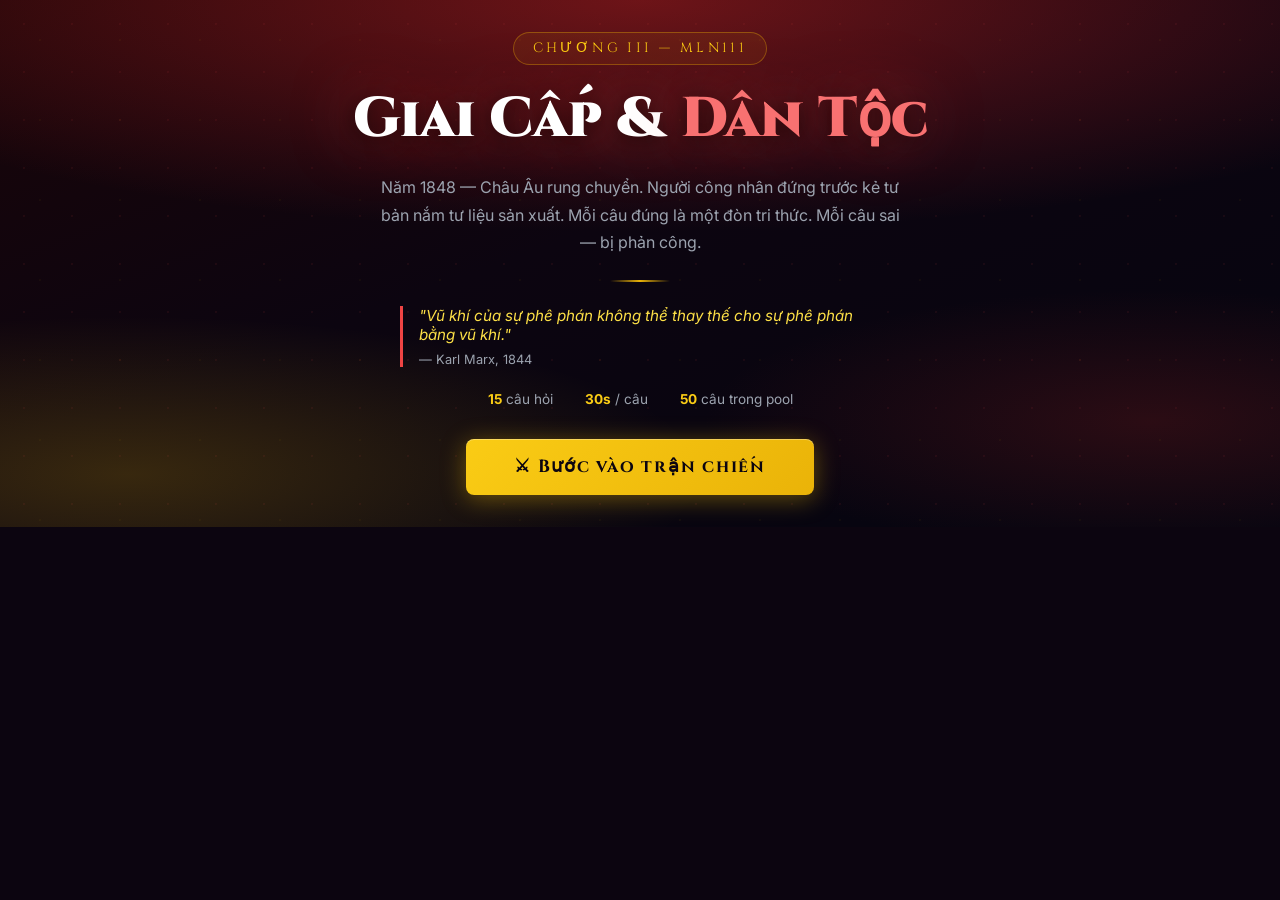
==== index.html @ 3e47a517 "add base project" ====
<!DOCTYPE html>
<html lang="vi">
<head>
  <meta charset="UTF-8" />
  <meta name="viewport" content="width=device-width, initial-scale=1.0" />
  <meta name="description" content="Chương III: Giai cấp, Dân tộc & Cách mạng XHCN — Game học MLN111 theo phong cách chiến đấu." />
  <title>Chương III — Giai Cấp & Dân Tộc | MLN111</title>
  <link rel="stylesheet" href="style.css" />
</head>

<body>

<!-- ═════════════════════════════════════════════════════════════
     SCREEN 1: INTRO
══════════════════════════════════════════════════════════════ -->
<section id="screen-intro" class="screen" aria-label="Màn hình giới thiệu">
  <span class="intro-badge">Chương III — MLN111</span>

  <h1 class="intro-title">
    Giai Cấp &amp; <span class="highlight">Dân Tộc</span>
  </h1>

  <p class="intro-subtitle">
    Năm 1848 — Châu Âu rung chuyển. Người công nhân đứng trước kẻ tư bản
    nắm tư liệu sản xuất. Mỗi câu đúng là một đòn tri thức. Mỗi câu sai — bị phản công.
  </p>

  <div class="intro-divider"></div>

  <blockquote class="intro-quote">
    "Vũ khí của sự phê phán không thể thay thế cho sự phê phán bằng vũ khí."
    <span>— Karl Marx, 1844</span>
  </blockquote>

  <div class="intro-stats">
    <span><strong>15</strong> câu hỏi</span>
    <span><strong>30s</strong> / câu</span>
    <span><strong>50</strong> câu trong pool</span>
  </div>

  <button id="btn-start-game" class="btn-start" aria-label="Bắt đầu trận chiến">
    ⚔ Bước vào trận chiến
  </button>
</section>


<!-- ═════════════════════════════════════════════════════════════
     SCREEN 2: BATTLE
══════════════════════════════════════════════════════════════ -->
<section id="screen-battle" class="screen hidden" aria-label="Màn hình trận chiến">

  <!-- HUD top -->
  <div class="battle-hud" role="status" aria-live="polite">
    <!-- Player name -->
    <div class="hud-combatant player-side">
      <span class="combatant-name player">⚒ Công Nhân</span>
      <div class="hp-bar-wrap"><div id="player-hp-bar" class="hp-bar-fill player" style="width:100%"></div></div>
      <span class="hp-text"><span id="player-hp-val">★</span></span>
    </div>

    <!-- Center: question counter + score -->
    <div class="hud-center">
      <span class="question-counter" id="q-counter">1 / 15</span>
      <div style="display:flex;align-items:baseline;gap:3px">
        <span class="score-display" id="score-display">0</span>
        <span class="score-max-label">/ 15 ✓</span>
      </div>
    </div>

    <!-- Boss name -->
    <div class="hud-combatant boss">
      <span class="combatant-name boss-name">💼 Tư Bản ✦</span>
      <div class="hp-bar-wrap"><div id="boss-hp-bar" class="hp-bar-fill boss-hp" style="width:100%"></div></div>
      <span class="hp-text hp-text-boss"><span id="boss-hp-val">★</span></span>
    </div>
  </div>

  <!-- ═══ BATTLE STAGE: Bối cảnh chiến trường + Track tiến trình ═══ -->
  <div class="battle-stage" id="battle-stage" aria-hidden="true">

    <!-- Animated clouds -->
    <div class="stage-clouds">
      <div class="cloud cl-1"></div>
      <div class="cloud cl-2"></div>
      <div class="cloud cl-3"></div>
      <div class="cloud cl-4"></div>
    </div>

    <!-- Animated ember particles -->
    <div class="stage-embers" id="stage-embers"></div>

    <!-- Light rays from horizon -->
    <div class="stage-rays">
      <div class="ray ray-1"></div>
      <div class="ray ray-2"></div>
      <div class="ray ray-3"></div>
      <div class="ray ray-4"></div>
      <div class="ray ray-5"></div>
    </div>

    <!-- Scene: factory silhouette (left) with animated smoke -->
    <div class="scene-deco scene-left">
      <svg viewBox="0 0 120 90" fill="none" xmlns="http://www.w3.org/2000/svg">
        <rect x="10" y="38" width="100" height="52" fill="#2a1500"/>
        <rect x="18" y="12" width="14" height="30" fill="#1e0e00"/>
        <rect x="42" y="20" width="12" height="22" fill="#1e0e00"/>
        <rect x="66" y="8"  width="16" height="34" fill="#1e0e00"/>
        <!-- Windows glowing amber -->
        <rect x="22" y="48" width="10" height="10" rx="1" fill="rgba(255,180,0,0.7)"/>
        <rect x="48" y="48" width="10" height="10" rx="1" fill="rgba(255,160,0,0.6)"/>
        <rect x="74" y="48" width="10" height="10" rx="1" fill="rgba(255,200,0,0.8)"/>
        <rect x="90" y="48" width="10" height="10" rx="1" fill="rgba(255,140,0,0.5)"/>
        <!-- Door -->
        <rect x="50" y="68" width="14" height="22" rx="2" fill="#120a00"/>
        <!-- Smoke (animated via CSS class) -->
        <ellipse class="smoke" cx="25" cy="8"  rx="7" ry="5" fill="rgba(180,130,80,0.5)"/>
        <ellipse class="smoke smoke-2" cx="31" cy="3"  rx="5" ry="4" fill="rgba(180,130,80,0.3)"/>
        <ellipse class="smoke smoke-3" cx="48" cy="16" rx="6" ry="4" fill="rgba(180,130,80,0.4)"/>
        <ellipse class="smoke" cx="74" cy="4"  rx="8" ry="5" fill="rgba(180,130,80,0.4)"/>
        <ellipse class="smoke smoke-2" cx="80" cy="0"  rx="6" ry="4" fill="rgba(180,130,80,0.25)"/>
      </svg>
    </div>

    <!-- Scene: castle silhouette (right) with animated flag -->
    <div class="scene-deco scene-right">
      <svg viewBox="0 0 120 90" fill="none" xmlns="http://www.w3.org/2000/svg">
        <!-- Main wall -->
        <rect x="5"  y="40" width="110" height="50" fill="#180828"/>
        <!-- Left tower -->
        <rect x="5"  y="20" width="26"  height="24" fill="#180828"/>
        <!-- Right tower -->
        <rect x="89" y="16" width="26"  height="28" fill="#180828"/>
        <!-- Center parapet -->
        <rect x="44" y="26" width="32"  height="18" fill="#180828"/>
        <!-- Battlements left tower -->
        <rect x="5"  y="15" width="6" height="8" fill="#180828"/>
        <rect x="14" y="15" width="6" height="8" fill="#180828"/>
        <rect x="23" y="15" width="6" height="8" fill="#180828"/>
        <!-- Battlements right tower -->
        <rect x="89"  y="11" width="6" height="8" fill="#180828"/>
        <rect x="98"  y="11" width="6" height="8" fill="#180828"/>
        <rect x="107" y="11" width="6" height="8" fill="#180828"/>
        <!-- Gate -->
        <path d="M52 90 L52 63 Q60 55 68 63 L68 90Z" fill="#0a0415"/>
        <!-- Windows glowing red -->
        <rect x="10" y="29" width="10" height="10" rx="2" fill="rgba(255,80,40,0.75)"/>
        <rect x="99" y="25" width="10" height="10" rx="2" fill="rgba(255,60,30,0.65)"/>
        <rect x="50" y="31" width="8"  height="8"  rx="1" fill="rgba(255,100,40,0.6)"/>
        <!-- Flag pole on right tower -->
        <line x1="102" y1="11" x2="102" y2="-3" stroke="#4a1500" stroke-width="2"/>
        <!-- Waving flag -->
        <path class="flag-banner" d="M102 -3 L116 2 L102 7Z" fill="#dc2626"/>
        <!-- Second flag on left tower -->
        <line x1="18" y1="15" x2="18" y2="1" stroke="#4a1500" stroke-width="2"/>
        <path class="flag-banner" style="animation-delay:0.4s" d="M18 1 L32 6 L18 11Z" fill="#b91c1c"/>
      </svg>
    </div>

    <!-- Horizon glow line -->
    <div class="stage-horizon"></div>

    <!-- Ground shadow at base of stage -->
    <div class="stage-ground"></div>

    <!-- ═══ BATTLE TRACK: nhân vật đứng trên đây ═══ -->
    <div class="battle-track-wrapper">

      <!-- Player character (Công nhân) — đứng trên track -->
      <div class="track-character player-char" id="sprite-player" style="left:7.3%">
        <div class="char-label player-label">⚒ Công Nhân</div>
        <svg viewBox="0 0 120 180" fill="none" xmlns="http://www.w3.org/2000/svg">
          <rect x="35" y="80" width="50" height="60" rx="6" fill="#374151"/>
          <rect x="45" y="88" width="30" height="20" rx="3" fill="#1f2937"/>
          <circle cx="60" cy="98" r="8" fill="#dc2626"/>
          <text x="60" y="102" text-anchor="middle" font-size="10" fill="white">★</text>
          <circle cx="60" cy="60" r="22" fill="#fbbf24"/>
          <rect x="38" y="38" width="44" height="12" rx="4" fill="#1e3a5f"/>
          <rect x="32" y="44" width="56" height="6" rx="3" fill="#1e3a5f"/>
          <circle cx="52" cy="62" r="3.5" fill="#1f2937"/>
          <circle cx="68" cy="62" r="3.5" fill="#1f2937"/>
          <circle cx="53" cy="61" r="1.2" fill="white"/>
          <circle cx="69" cy="61" r="1.2" fill="white"/>
          <path d="M52 72 Q60 76 68 72" stroke="#92400e" stroke-width="2" fill="none" stroke-linecap="round"/>
          <rect x="10" y="82" width="24" height="14" rx="7" fill="#374151" transform="rotate(-20 22 89)"/>
          <rect x="86" y="74" width="14" height="30" rx="7" fill="#374151" transform="rotate(15 93 89)"/>
          <rect x="94" y="50" width="10" height="26" rx="3" fill="#6b7280"/>
          <rect x="86" y="44" width="26" height="14" rx="4" fill="#374151"/>
          <rect x="38" y="136" width="18" height="36" rx="6" fill="#1f2937"/>
          <rect x="64" y="136" width="18" height="36" rx="6" fill="#1f2937"/>
          <rect x="34" y="162" width="24" height="12" rx="4" fill="#111827"/>
          <rect x="60" y="162" width="24" height="12" rx="4" fill="#111827"/>
          <ellipse cx="60" cy="174" rx="28" ry="5" fill="rgba(34,197,94,0.25)"/>
        </svg>
        <div class="char-shadow player-shadow"></div>
      </div>

      <!-- Boss character (Tư bản) — đứng trên track (mirrored, nhìn trái) -->
      <div class="track-character boss-char" id="sprite-boss" style="left:12.7%">
        <div class="char-label boss-label">💼 Tư Bản</div>
        <svg viewBox="0 0 120 180" fill="none" xmlns="http://www.w3.org/2000/svg" style="transform:scaleX(-1)">
          <rect x="30" y="78" width="60" height="68" rx="6" fill="#1a1a2e"/>
          <path d="M60 82 L44 115 L60 108 L76 115 L60 82Z" fill="#16213e"/>
          <path d="M60 88 L56 120 L60 118 L64 120 L60 88Z" fill="#eab308"/>
          <circle cx="60" cy="54" r="24" fill="#d97706"/>
          <rect x="36" y="20" width="48" height="22" rx="4" fill="#0f0f0f"/>
          <rect x="28" y="40" width="64" height="8" rx="4" fill="#0f0f0f"/>
          <rect x="44" y="16" width="32" height="6" rx="3" fill="#eab308"/>
          <circle cx="51" cy="56" r="5" fill="#7f1d1d"/>
          <circle cx="69" cy="56" r="5" fill="#7f1d1d"/>
          <circle cx="52" cy="55" r="1.8" fill="#fca5a5"/>
          <circle cx="70" cy="55" r="1.8" fill="#fca5a5"/>
          <circle cx="69" cy="56" r="7.5" stroke="#eab308" stroke-width="1.5" fill="none"/>
          <line x1="74" y1="60" x2="79" y2="66" stroke="#eab308" stroke-width="1.5"/>
          <path d="M48 68 Q60 78 72 68" stroke="#7f1d1d" stroke-width="2.5" fill="none" stroke-linecap="round"/>
          <path d="M50 64 Q55 60 60 64 Q65 60 70 64" stroke="#1a1a1a" stroke-width="2.5" fill="none"/>
          <rect x="88" y="80" width="14" height="34" rx="7" fill="#1a1a2e" transform="rotate(-15 95 97)"/>
          <rect x="100" y="70" width="6" height="60" rx="3" fill="#ca8a04"/>
          <ellipse cx="103" cy="68" rx="10" ry="6" fill="#eab308"/>
          <rect x="36" y="140" width="18" height="34" rx="6" fill="#0f0f23"/>
          <rect x="66" y="140" width="18" height="34" rx="6" fill="#0f0f23"/>
          <rect x="30" y="164" width="26" height="12" rx="4" fill="#1a1a1a"/>
          <rect x="62" y="164" width="26" height="12" rx="4" fill="#1a1a1a"/>
          <ellipse cx="60" cy="174" rx="28" ry="5" fill="rgba(239,68,68,0.25)"/>
        </svg>
        <div class="char-shadow boss-shadow"></div>
      </div>

      <!-- The road / path tiles (injected by JS) -->
      <div class="battle-track" id="battle-track" role="progressbar" aria-label="Tiến trình trận chiến"></div>

    </div><!-- /battle-track-wrapper -->
  </div><!-- /battle-stage -->

  <!-- Question zone (wrapper needed for flex layout) -->
  <div class="battle-question-zone">

    <!-- Timer -->
    <div class="timer-wrap">
      <div class="timer-bar-bg">
        <div id="timer-bar" class="timer-bar-fill" style="width:100%"></div>
      </div>
      <span id="timer-number" class="timer-number">30</span>
    </div>

    <!-- Question card -->
    <div class="question-card" id="question-card">
      <div class="question-type-badge" id="q-type-badge">định nghĩa</div>
      <p class="question-text" id="question-text">Đang tải câu hỏi...</p>
    </div>

    <!-- Options -->
    <div class="options-grid" id="options-grid" role="group" aria-label="Lựa chọn trả lời">
      <!-- Dynamically rendered -->
    </div>

    <!-- Explanation feedback -->
    <div class="explanation-bar" id="explanation-bar" role="alert"></div>

  </div><!-- /question-zone -->

</section><!-- /battle -->


<!-- ═════════════════════════════════════════════════════════════
     SCREEN 3: WIN
══════════════════════════════════════════════════════════════ -->
<section id="screen-win" class="screen hidden" aria-label="Màn hình chiến thắng">
  <div class="result-icon">🏆</div>
  <h2 class="result-title win">Tri Thức Chiến Thắng!</h2>
  <p class="result-score">Điểm số: <span id="win-score">0</span></p>

  <div class="result-stats" id="win-stats">
    <!-- injected by JS -->
  </div>

  <blockquote class="result-quote" id="win-quote">
    "Giai cấp vô sản, cánh tay của mình chỉ là xiềng xích. Họ có một thế giới để chinh phục."
    <span>— Karl Marx &amp; Friedrich Engels, Tuyên ngôn 1848</span>
  </blockquote>

  <div class="result-actions">
    <button id="btn-replay-win" class="btn-action primary">⚔ Chơi lại</button>
    <button id="btn-menu-win" class="btn-action secondary">↩ Trang chủ</button>
  </div>
</section>


<!-- ═════════════════════════════════════════════════════════════
     SCREEN 4: GAME OVER
══════════════════════════════════════════════════════════════ -->
<section id="screen-gameover" class="screen hidden" aria-label="Màn hình thua">
  <div class="result-icon">💀</div>
  <h2 class="result-title lose">Bị Phản Công!</h2>
  <p style="color:var(--gray-400); font-size:0.9rem;">Tri thức chưa đủ vững — hãy học lại và chiến đấu tiếp.</p>
  <p class="result-score">Điểm số: <span id="lose-score">0</span></p>

  <div class="result-stats" id="lose-stats">
    <!-- injected by JS -->
  </div>

  <blockquote class="result-quote">
    "Không có lý luận cách mạng thì không có phong trào cách mạng."
    <span>— V.I. Lênin</span>
  </blockquote>

  <div class="result-actions">
    <button id="btn-replay-lose" class="btn-action primary">⚔ Thử lại</button>
    <button id="btn-menu-lose" class="btn-action secondary">↩ Trang chủ</button>
  </div>
</section>


<!-- Flash overlay (screen flash effect) -->
<div class="flash-overlay" id="flash-overlay" aria-hidden="true"></div>


<!-- ═════════════════════════════════════════════════════════════
     SCRIPTS
══════════════════════════════════════════════════════════════ -->
<script src="parser.js"></script>
<script src="engine.js"></script>
<script>
/* ─────────────────────────────────────────────────────────────
   main.js (inlined) — Battle track + combat system
   ───────────────────────────────────────────────────────────── */

// ── Refs ──────────────────────────────────────────────────────
const screens = {
  intro:    document.getElementById('screen-intro'),
  battle:   document.getElementById('screen-battle'),
  win:      document.getElementById('screen-win'),
  gameover: document.getElementById('screen-gameover'),
};
const $ = id => document.getElementById(id);

// ── Screen navigation ─────────────────────────────────────────
function showScreen(name) {
  Object.entries(screens).forEach(([k, el]) =>
    el.classList.toggle('hidden', k !== name)
  );
}

// ── Flash screen ─────────────────────────────────────────────
function flashScreen(color) {
  const el = $('flash-overlay');
  el.className = `flash-overlay ${color}`;
  setTimeout(() => el.className = 'flash-overlay', 500);
}

// ── Damage floats ─────────────────────────────────────────────
function showDamageFloat(type, label) {
  const stage = document.querySelector('.battle-stage') || document.body;
  const el = document.createElement('div');
  el.className = `damage-float ${type}`;
  el.textContent = label;
  stage.appendChild(el);
  el.addEventListener('animationend', () => el.remove());
}

// ── Impact burst ─────────────────────────────────────────────
function spawnImpact() {
  const wrapper = document.querySelector('.battle-track-wrapper');
  if (!wrapper) return;
  const el = document.createElement('div');
  el.className = 'impact-burst';
  const player = $('sprite-player');
  const boss   = $('sprite-boss');
  if (!player || !boss) return;
  const pLeft = parseFloat(player.style.left) || 0;
  const bLeft = parseFloat(boss.style.left) || 0;
  el.style.left = `${(pLeft + bLeft) / 2}%`;
  wrapper.appendChild(el);
  el.addEventListener('animationend', () => el.remove());
}

// ══ TRACK SYSTEM ══════════════════════════════════════════════
let correctCount = 0;
let trackTotal = 15;

function initBattleTrack(total) {
  correctCount = 0;
  trackTotal = total;

  const track = $('battle-track');
  track.innerHTML = '';
  for (let i = 0; i < total; i++) {
    const tile = document.createElement('div');
    tile.className = 'track-tile';
    tile.id = `ttile-${i}`;
    tile.setAttribute('data-num', i + 1);
    tile.setAttribute('title', `Điểm ${i + 1}`);
    track.appendChild(tile);
  }

  positionCharsOnTrack(false);
  updateTileHighlights();
  spawnEmbers();
}

function tileCenterPct(i) {
  const PAD = 2.5; 
  const usable = 100 - PAD * 2;
  const w = usable / trackTotal;
  return PAD + i * w + w / 2;
}

function playerLeftPct() { return tileCenterPct(Math.min(correctCount, trackTotal - 1)) - 2.8; }
function bossLeftPct()   { return tileCenterPct(Math.min(correctCount, trackTotal - 1)) + 2.8; }

function positionCharsOnTrack(animate = true) {
  const player = $('sprite-player');
  const boss   = $('sprite-boss');
  if (!player || !boss) return;

  if (!animate) {
    player.style.transition = 'none';
    boss.style.transition   = 'none';
  }

  player.style.left = `${playerLeftPct()}%`;
  boss.style.left   = `${bossLeftPct()}%`;

  if (!animate) {
    void player.offsetWidth;
    player.style.transition = '';
    boss.style.transition   = '';
  }
}

function updateTileHighlights() {
  for (let i = 0; i < trackTotal; i++) {
    const tile = $(`ttile-${i}`);
    if (!tile) continue;
    tile.classList.remove('tile-player', 'tile-done', 'tile-wrong', 'tile-timeout');
    if (i < correctCount) tile.classList.add('tile-done');
    else if (i === Math.min(correctCount, trackTotal - 1)) tile.classList.add('tile-player');
  }
}

function markTile(tileIdx, result) {
  const tile = $(`ttile-${tileIdx}`);
  if (!tile) return;
  tile.classList.add(`tile-${result}`);
}

// ── Animate class helper ─────────────────────────────────────
function triggerAnim(el, cls) {
  el.classList.remove(cls);
  void el.offsetWidth;
  el.classList.add(cls);
  el.addEventListener('animationend', () => el.classList.remove(cls), { once: true });
}

// ══ COMBAT ANIMATIONS ═════════════════════════════════════════
function doCorrectAnimation() {
  const player = $('sprite-player');
  const boss   = $('sprite-boss');
  const currentTileIdx = Math.min(correctCount, trackTotal - 1);

  markTile(currentTileIdx, 'done');

  triggerAnim(player, 'char-attack');
  setTimeout(() => {
    spawnImpact();
    triggerAnim(boss, 'char-take-hit');
  }, 220);

  setTimeout(() => {
    if (correctCount < trackTotal) correctCount++;
    positionCharsOnTrack(true);
    updateTileHighlights();
    $('score-display').textContent = correctCount;
  }, 450);

  showDamageFloat('correct', '⚔ +1 Đúng!');
}

function doWrongAnimation(resultType) {
  const player = $('sprite-player');
  const boss   = $('sprite-boss');
  const currentTileIdx = Math.min(correctCount, trackTotal - 1);

  markTile(currentTileIdx, 'tile-wrong-flash');

  triggerAnim(boss, 'char-attack-boss');
  setTimeout(() => {
    spawnImpact();
    triggerAnim(player, 'char-take-hit');
  }, 220);

  showDamageFloat('wrong', resultType === 'timeout' ? '⏰ Hết giờ!' : '🛡 Sai!');
}

// ── Render question ───────────────────────────────────────────
function renderQuestion(q, index, total) {
  if (!q) return;
  $('q-counter').textContent = `${index} / ${total}`;
  $('q-type-badge').textContent = translateType(q.type);
  $('question-text').textContent = q.question;

  updateTileHighlights();

  const expBar = $('explanation-bar');
  expBar.className = 'explanation-bar';
  expBar.innerHTML = '';

  const grid = $('options-grid');
  grid.innerHTML = '';
  q.options.forEach(opt => {
    const btn = document.createElement('button');
    btn.id = `opt-${opt.key}`;
    btn.className = 'option-btn';
    btn.setAttribute('aria-label', `Lựa chọn ${opt.key}: ${opt.text}`);
    btn.innerHTML = `<span class="option-key">${opt.key}</span><span class="option-text">${opt.text}</span>`;
    btn.addEventListener('click', () => GameEngine.submitAnswer(opt.key));
    grid.appendChild(btn);
  });

  const card = $('question-card');
  card.style.animation = 'none';
  requestAnimationFrame(() => { card.style.animation = ''; });
}

function translateType(type) {
  const map = {
    definition: 'Định nghĩa', analysis: 'Phân tích',
    comparison: 'So sánh',    synthesis: 'Tổng hợp',
    application:'Liên hệ thực tiễn', quote: 'Giải thích trích dẫn',
  };
  return map[type] || type;
}

// ── Timer UI ──────────────────────────────────────────────────
function updateTimerUI(remaining, total) {
  const pct = (remaining / total) * 100;
  const bar = $('timer-bar');
  const num = $('timer-number');
  if (bar) bar.style.width = `${pct}%`;
  const urgent = remaining <= 8;
  if (bar) bar.classList.toggle('urgent', urgent);
  if (num) {
    num.classList.toggle('urgent', urgent);
    num.textContent = remaining;
  }
}

// ── HP UI ──────────────────────────────────────────────────────
function updatePlayerHP(current, max) {
  const pct = Math.max(0, (current / max) * 100);
  const bar = $('player-hp-bar');
  if (bar) { bar.style.width = `${pct}%`; bar.classList.toggle('low', pct < 30); }
  const val = $('player-hp-val');
  if (val) val.textContent = current;
}
function updateBossHP(current, max) {
  const pct = Math.max(0, (current / max) * 100);
  const bar = $('boss-hp-bar');
  if (bar) bar.style.width = `${pct}%`;
  const val = $('boss-hp-val');
  if (val) val.textContent = current;
}

// ── Answer result ─────────────────────────────────────────────
function showAnswerResult(isCorrect, correctKey, selectedKey, explanation, points) {
  document.querySelectorAll('.option-btn').forEach(b => b.disabled = true);

  document.querySelectorAll('.option-btn').forEach(btn => {
    const key = btn.id.replace('opt-', '');
    if (key === correctKey) btn.classList.add('correct');
    else if (selectedKey && key === selectedKey && !isCorrect) btn.classList.add('wrong');
  });

  if (isCorrect) {
    flashScreen('gold');
    doCorrectAnimation();
  } else {
    flashScreen('red');
    doWrongAnimation(selectedKey ? 'wrong' : 'timeout');
  }

  const expBar = $('explanation-bar');
  expBar.className = `explanation-bar ${isCorrect ? 'correct-exp' : 'wrong-exp'} visible`;
  const label = isCorrect
    ? `<strong>✓ Chính xác!</strong> `
    : (selectedKey ? '<strong>✗ Chưa đúng.</strong> ' : '<strong>⏰ Hết giờ!</strong> ');
  expBar.innerHTML = label + (explanation || '');
}

// ── Result screens ────────────────────────────────────────────
function buildStatsHTML(stats) {
  return `
    <div class="stat-pill"><strong>${stats.correct}</strong>Đúng</div>
    <div class="stat-pill"><strong>${stats.wrong}</strong>Sai</div>
    <div class="stat-pill"><strong>${stats.timeout}</strong>Hết giờ</div>
    <div class="stat-pill"><strong>${stats.accuracy}%</strong>Chính xác</div>
  `;
}
function onGameWin(score, stats) {
  $('win-score').textContent = correctCount;
  $('win-stats').innerHTML = buildStatsHTML(stats);
  setTimeout(() => showScreen('win'), 1200);
}
function onGameOver(score, stats) {
  $('lose-score').textContent = correctCount;
  $('lose-stats').innerHTML = buildStatsHTML(stats);
  setTimeout(() => showScreen('gameover'), 1200);
}

// ── Engine init ──────────────────────────────────────────────
function initEngine() {
  GameEngine.init(
    {
      totalQuestions:  15,
      timerSeconds:    30,
      playerMaxHP:     100,
      bossMaxHP:       100,
      damageCorrect:   10, 
      damageWrong:     15,
      damageTimeout:   20,
      baseScoreRight:  100,
      bonusTimerFactor:0.5,
    },
    {
      onQuestionShow:   renderQuestion,
      onTimerTick:      updateTimerUI,
      onPlayerHPChange: updatePlayerHP,
      onBossHPChange:   updateBossHP,
      onAnswerResult:   showAnswerResult,
      onScoreChange:    () => {}, 
      onGameWin:        onGameWin,
      onGameOver:       onGameOver,
    }
  );
}

// ── Reset HUD ─────────────────────────────────────────────────
function resetHUD() {
  updatePlayerHP(100, 100);
  updateBossHP(100, 100);
  $('score-display').textContent = '0';
}

// ── Ember particle spawner ────────────────────────────────────
function spawnEmbers() {
  const container = $('stage-embers');
  if (!container) return;
  container.innerHTML = '';
  const COLORS = ['rgba(255,200,60,0.9)', 'rgba(255,140,30,0.85)', 'rgba(234,179,8,0.7)'];
  for (let i = 0; i < 30; i++) {
    const el = document.createElement('div');
    el.className = 'ember';
    const size = 2 + Math.random() * 4;
    const left = 2 + Math.random() * 96;
    const dur = 3 + Math.random() * 4;
    const delay = -Math.random() * 5;
    el.style.cssText = `width:${size}px; height:${size}px; left:${left}%; bottom:${8 + Math.random() * 40}%; background:${COLORS[i % 3]}; animation-duration:${dur}s; animation-delay:${delay}s;`;
    container.appendChild(el);
  }
}

// ── Start game ────────────────────────────────────────────────
async function startGame() {
  showScreen('battle');
  resetHUD();
  initEngine();
  correctCount = 0;

  const questions = await QuestionParser.loadFromFile('questions_ch3.txt');
  if (!questions.length) {
    alert('Không tải được câu hỏi. Hãy chạy qua Live Server hoặc localhost.');
    showScreen('intro');
    return;
  }

  const battleQueue = QuestionParser.buildBattleQueue(questions, 15);
  initBattleTrack(battleQueue.length);
  GameEngine.setQuestions(battleQueue);
  GameEngine.start();
}

// ── Events ────────────────────────────────────────────────────
$('btn-start-game').addEventListener('click', startGame);
$('btn-replay-win').addEventListener('click', startGame);
$('btn-replay-lose').addEventListener('click', startGame);
$('btn-menu-win').addEventListener('click', () => showScreen('intro'));
$('btn-menu-lose').addEventListener('click', () => showScreen('intro'));

// Keyboard A/B/C/D
document.addEventListener('keydown', e => {
  const key = e.key.toUpperCase();
  if (['A','B','C','D'].includes(key)) {
    const btn = $(`opt-${key}`);
    if (btn && !btn.disabled) btn.click();
  }
});

showScreen('intro');
</script>

</body>
</html>
---- style.css ----
/* ─────────────────────────────────────────────────────────────────────────────
   style.css — Chương III | MLN111
   Theme: Chiến trường rực rỡ — bầu trời xanh-vàng-cam, nhân vật sống động
   ───────────────────────────────────────────────────────────────────────────── */

@import url('https://fonts.googleapis.com/css2?family=Cinzel:wght@600;700;900&family=Inter:wght@400;500;600;700&family=Noto+Sans:ital,wght@0,400;0,700;1,400&display=swap');

/* ── RESET & TOKENS ──────────────────────────────────────────────────────── */
*, *::before, *::after { box-sizing: border-box; margin: 0; padding: 0; }

:root {
  --gold-600:  #ca8a04;
  --gold-500:  #eab308;
  --gold-400:  #facc15;
  --gold-300:  #fde047;
  --red-900:   #7f1d1d;
  --red-700:   #b91c1c;
  --red-600:   #dc2626;
  --red-500:   #ef4444;
  --red-400:   #f87171;
  --green-600: #16a34a;
  --green-500: #22c55e;
  --green-400: #4ade80;
  --blue-600:  #2563eb;
  --blue-400:  #60a5fa;
  --purple-500:#a855f7;
  --orange-400:#fb923c;
  --white:     #ffffff;
  --gray-300:  #d1d5db;
  --gray-400:  #9ca3af;
  --dark-900:  #0c0510;
  --dark-800:  #180a20;

  --font-title:'Cinzel', serif;
  --font-body: 'Inter', 'Noto Sans', sans-serif;
  --fast: 0.15s; --med: 0.35s; --slow: 0.6s;
}

html, body {
  height: 100%;
  font-family: var(--font-body);
  background: var(--dark-900);
  color: var(--white);
  overflow: hidden;
  user-select: none;
}

/* ── SCREENS ─────────────────────────────────────────────────────────────── */
.screen {
  position: fixed; inset: 0;
  display: flex; flex-direction: column;
  align-items: center; justify-content: center;
  transition: opacity var(--slow) ease, transform var(--slow) ease;
}
.screen.hidden { opacity: 0; pointer-events: none; transform: scale(0.97); }

/* ═══ INTRO SCREEN ═══════════════════════════════════════════════════════════ */
#screen-intro {
  background:
    radial-gradient(ellipse 130% 80% at 50% 0%, rgba(220,38,38,0.45) 0%, transparent 55%),
    radial-gradient(ellipse 90% 60% at 10% 90%, rgba(234,179,8,0.2) 0%, transparent 50%),
    radial-gradient(ellipse 70% 50% at 90% 80%, rgba(127,29,29,0.3) 0%, transparent 50%),
    linear-gradient(160deg, #1a0508 0%, #0c0510 45%, #050510 100%);
  text-align: center; padding: 2rem; gap: 1.5rem; position: relative; overflow: hidden;
}
#screen-intro::before {
  content: '';  position: absolute; inset: 0; pointer-events: none;
  background-image:
    radial-gradient(circle, rgba(239,68,68,0.07) 1px, transparent 1px),
    radial-gradient(circle, rgba(234,179,8,0.04) 1px, transparent 1px);
  background-size: 48px 48px, 80px 80px;
}
#screen-intro > * { position: relative; z-index: 1; }

.intro-badge {
  font-family: var(--font-title); font-size: 0.85rem; letter-spacing: 0.25em;
  color: var(--gold-400); text-transform: uppercase;
  border: 1px solid rgba(234,179,8,0.35); padding: 0.4rem 1.2rem;
  border-radius: 999px; background: rgba(234,179,8,0.08);
}
.intro-title {
  font-family: var(--font-title); font-size: clamp(2rem,5vw,3.5rem);
  font-weight: 900; line-height: 1.1; color: var(--white);
  text-shadow: 0 0 60px rgba(239,68,68,0.6), 0 4px 20px rgba(0,0,0,0.8);
}
.intro-title .highlight { color: var(--red-400); }
.intro-subtitle { font-size: 1rem; color: var(--gray-400); max-width: 520px; line-height: 1.7; }
.intro-divider {
  width: 60px; height: 2px;
  background: linear-gradient(90deg, transparent, var(--gold-500), transparent);
}
.intro-quote {
  font-style: italic; color: var(--gold-300); font-size: 0.95rem; max-width: 480px;
  border-left: 3px solid var(--red-500); padding-left: 1rem; text-align: left;
}
.intro-quote span { display: block; margin-top: 0.5rem; color: var(--gray-400); font-size: 0.8rem; font-style: normal; }
.btn-start {
  margin-top: 0.5rem; padding: 1rem 3rem;
  font-family: var(--font-title); font-size: 1.1rem; font-weight: 700;
  letter-spacing: 0.1em; color: var(--dark-900);
  background: linear-gradient(135deg, var(--gold-400), var(--gold-500));
  border: none; border-radius: 8px; cursor: pointer;
  box-shadow: 0 4px 24px rgba(234,179,8,0.4), inset 0 1px 0 rgba(255,255,255,0.3);
  transition: transform var(--fast), box-shadow var(--fast), filter var(--fast);
  position: relative; overflow: hidden;
}
.btn-start::before {
  content: ''; position: absolute; inset: 0;
  background: linear-gradient(120deg,transparent 30%,rgba(255,255,255,0.3) 50%,transparent 70%);
  transform: translateX(-100%); transition: transform 0.6s ease;
}
.btn-start:hover { transform: translateY(-2px); box-shadow: 0 8px 32px rgba(234,179,8,0.55); filter: brightness(1.05); }
.btn-start:hover::before { transform: translateX(100%); }
.btn-start:active { transform: translateY(0); }
.intro-stats { display: flex; gap: 2rem; font-size: 0.85rem; color: var(--gray-400); }
.intro-stats span strong { color: var(--gold-400); }

/* ═══ BATTLE SCREEN ═══════════════════════════════════════════════════════════ */
#screen-battle {
  /* Bầu trời chiến trường rực rỡ — xanh đậm → xanh sáng → vàng → cam đỏ → đất */
  background: linear-gradient(180deg,
    #102090 0%,    /* bầu trời xanh đêm trên đỉnh */
    #1858d0 16%,   /* xanh đậm */
    #2890f8 38%,   /* xanh sáng rực */
    #78d0ff 52%,   /* xanh nhạt gần chân trời */
    #ffd060 63%,   /* vàng chân trời */
    #ff7028 73%,   /* cam rực */
    #c02818 82%,   /* đỏ đất */
    #600808 91%,   /* nền đất tối */
    #1e0404 100%
  );
  padding: 0; justify-content: flex-start; overflow: hidden;
}

/* Texture overlay nhẹ */
#screen-battle::before {
  content: ''; position: absolute; inset: 0; pointer-events: none; z-index: 0;
  background-image: repeating-linear-gradient(
    0deg, transparent, transparent 3px,
    rgba(0,0,0,0.03) 3px, rgba(0,0,0,0.03) 4px
  );
}

/* ── HUD top ── */
.battle-hud {
  width: 100%; padding: 0.65rem 1.2rem;
  display: flex; align-items: center; gap: 1rem;
  background: rgba(0,0,0,0.6); backdrop-filter: blur(14px);
  border-bottom: 1px solid rgba(255,200,60,0.2); z-index: 20; flex-shrink: 0;
  position: relative;
  box-shadow: 0 4px 24px rgba(0,0,0,0.5);
}
.battle-hud::after {
  content: ''; position: absolute; bottom: 0; left: 0; right: 0; height: 1px;
  background: linear-gradient(90deg, transparent, rgba(255,200,60,0.6) 35%, rgba(255,100,30,0.6) 65%, transparent);
}
.hud-combatant { flex: 1; display: flex; flex-direction: column; gap: 0.25rem; }
.hud-combatant.boss { align-items: flex-end; }
.combatant-name { font-family: var(--font-title); font-size: 0.75rem; letter-spacing: 0.1em; text-transform: uppercase; }
.combatant-name.player { color: var(--green-400); text-shadow: 0 0 10px rgba(74,222,128,0.6); }
.combatant-name.boss-name { color: var(--red-400); text-shadow: 0 0 10px rgba(248,113,113,0.6); }
.hp-bar-wrap {
  width: 100%; height: 10px; background: rgba(0,0,0,0.4);
  border-radius: 999px; overflow: hidden; border: 1px solid rgba(255,255,255,0.08);
  /* HP bars hidden since we don't use them anymore */
  display: none;
}
.hp-bar-fill {
  height: 100%; border-radius: 999px;
  transition: width 0.5s cubic-bezier(0.25,0.46,0.45,0.94);
}
.hp-bar-fill.player { background: linear-gradient(90deg, var(--green-600), var(--green-400)); }
.hp-bar-fill.boss-hp { background: linear-gradient(90deg, var(--red-700), var(--red-500)); }
.hp-bar-fill.low { background: linear-gradient(90deg, var(--red-700), #f97316); animation: pulse-low 0.8s infinite alternate; }
.hp-text { font-size: 0.68rem; font-weight: 600; color: var(--gray-300); display: none; }
@keyframes pulse-low { from { filter: brightness(1); } to { filter: brightness(1.4); } }

.hud-center { display: flex; flex-direction: column; align-items: center; gap: 0.15rem; min-width: 90px; }
.question-counter { font-family: var(--font-title); font-size: 0.65rem; color: var(--gray-400); letter-spacing: 0.08em; }
.score-display {
  font-family: var(--font-title); font-size: 1.2rem; font-weight: 900;
  color: var(--gold-400); line-height: 1;
  text-shadow: 0 0 14px rgba(234,179,8,0.7);
}
.score-max-label { font-size: 0.6rem; color: var(--gray-400); }

/* ═══ BATTLE STAGE ═══════════════════════════════════════════════════════════ */
.battle-stage {
  width: 100%; height: 236px; position: relative;
  flex-shrink: 0; overflow: hidden; z-index: 1;
}

/* ── Animated clouds ── */
.stage-clouds { position: absolute; top: 0; left: 0; right: 0; height: 65%; pointer-events: none; z-index: 1; overflow: hidden; }
.cloud {
  position: absolute;
  background: rgba(255,255,255,0.18);
  border-radius: 60px;
  filter: blur(2px);
  animation: cloud-drift linear infinite;
}
.cloud::before {
  content: ''; position: absolute;
  background: inherit; border-radius: 50%;
  width: 55%; height: 180%;
  top: -40%; left: 15%;
}
.cloud::after {
  content: ''; position: absolute;
  background: inherit; border-radius: 50%;
  width: 40%; height: 150%;
  top: -30%; left: 52%;
}
.cl-1 { width:160px; height:32px; top:8%; animation-duration:22s; animation-delay:0s; }
.cl-2 { width:220px; height:40px; top:22%; animation-duration:30s; animation-delay:-8s; opacity:0.7; }
.cl-3 { width:130px; height:26px; top:6%; animation-duration:38s; animation-delay:-15s; opacity:0.5; }
.cl-4 { width:180px; height:35px; top:35%; animation-duration:25s; animation-delay:-5s; opacity:0.6; }
@keyframes cloud-drift {
  from { transform: translateX(-280px); }
  to   { transform: translateX(calc(100vw + 280px)); }
}

/* ── Sun rays ── */
.stage-rays {
  position: absolute; bottom: 54px; left: 0; right: 0;
  height: 160px; pointer-events: none; z-index: 1; overflow: hidden;
}
.ray {
  position: absolute; bottom: 0;
  background: linear-gradient(0deg, rgba(255,200,60,0.22) 0%, transparent 80%);
  border-radius: 50% 50% 0 0; filter: blur(5px);
  transform-origin: bottom center;
}
.ray-1 { width:70px; left:18%; animation: ray-p 5s 0.0s ease-in-out infinite alternate; }
.ray-2 { width:90px; left:30%; animation: ray-p 6s 0.7s ease-in-out infinite alternate; }
.ray-3 { width:80px; left:44%; animation: ray-p 4.5s 1.2s ease-in-out infinite alternate; }
.ray-4 { width:70px; left:58%; animation: ray-p 5.5s 0.4s ease-in-out infinite alternate; }
.ray-5 { width:85px; left:70%; animation: ray-p 6s 0.9s ease-in-out infinite alternate; }
@keyframes ray-p { from { opacity:0.4; transform:scaleY(0.8); } to { opacity:1; transform:scaleY(1.15); } }

/* ── Scene decorations ── */
.scene-deco { position: absolute; bottom: 52px; pointer-events: none; z-index: 2; }
.scene-left  { left: 0;   width: 140px; height: 100px; }
.scene-right { right: 0;  width: 140px; height: 100px; }
.scene-deco svg { width: 100%; height: 100%; }

/* Waving flag animation */
.flag-banner { transform-origin: left center; animation: flag-wave 1.2s ease-in-out infinite alternate; }
@keyframes flag-wave {
  from { transform: skewX(-8deg) scaleX(1);   }
  to   { transform: skewX(6deg)  scaleX(0.88); }
}
/* Smoke animation */
.smoke { animation: smoke-rise 3s ease-out infinite; transform-origin: bottom center; }
.smoke-2 { animation-delay: 1s; }
.smoke-3 { animation-delay: 2s; }
@keyframes smoke-rise {
  0%   { transform: translateY(0) scale(1); opacity: 0.4; }
  50%  { transform: translateY(-18px) scale(1.3); opacity: 0.25; }
  100% { transform: translateY(-38px) scale(1.7); opacity: 0; }
}

/* ── Horizon glow ── */
.stage-horizon {
  position: absolute; bottom: 52px; left: 0; right: 0; height: 3px; z-index: 3;
  background: linear-gradient(90deg,
    transparent 0%, rgba(255,200,60,0.6) 15%,
    rgba(255,160,40,1) 35%, rgba(255,255,120,1) 50%,
    rgba(255,160,40,1) 65%, rgba(255,200,60,0.6) 85%, transparent 100%
  );
  box-shadow: 0 0 24px rgba(255,200,60,0.8), 0 0 60px rgba(255,100,30,0.4), 0 0 100px rgba(255,180,40,0.2);
  animation: horizon-breathe 3s ease-in-out infinite alternate;
}
@keyframes horizon-breathe {
  from { box-shadow: 0 0 20px rgba(255,200,60,0.7), 0 0 50px rgba(255,100,30,0.3); }
  to   { box-shadow: 0 0 35px rgba(255,200,60,1), 0 0 80px rgba(255,100,30,0.6), 0 0 120px rgba(255,180,40,0.3); }
}

/* ── Ground / earth ── */
.stage-ground {
  position: absolute; bottom: 0; left: 0; right: 0; height: 52px; z-index: 2;
  background: linear-gradient(0deg, rgba(0,0,0,0.75) 0%, rgba(30,8,5,0.6) 55%, transparent 100%);
}

/* ── Ember particles ── */
.stage-embers { position: absolute; inset: 0; pointer-events: none; z-index: 2; overflow: hidden; }
.ember {
  position: absolute; border-radius: 50%; pointer-events: none;
  animation: ember-rise linear infinite;
}
@keyframes ember-rise {
  0%   { transform: translateY(0) translateX(0) scale(1); opacity: 0.9; }
  40%  { transform: translateY(-40%) translateX(8px) scale(0.75); opacity: 0.6; }
  100% { transform: translateY(-100%) translateX(-6px) scale(0.2); opacity: 0; }
}

/* ═══ BATTLE TRACK ════════════════════════════════════════════════════════════ */
.battle-track-wrapper {
  position: absolute; bottom: 0; left: 0; right: 0;
  height: 120px; z-index: 5;
}

/* The stone cobblestone road */
.battle-track {
  position: absolute; bottom: 0; left: 2%; right: 2%;
  height: 32px;
  display: flex; gap: 3px; align-items: stretch;
  padding: 3px 4px 0;
  background:
    linear-gradient(0deg, rgba(0,0,0,0.6) 0%, rgba(30,15,5,0.5) 100%);
  border-radius: 6px 6px 0 0;
  border-top: 2px solid rgba(255,200,60,0.25);
  border-left: 1px solid rgba(255,255,255,0.08);
  border-right: 1px solid rgba(255,255,255,0.08);
  box-shadow: 0 -8px 30px rgba(255,180,40,0.15), inset 0 1px 0 rgba(255,255,255,0.07);
}

/* Individual tile */
.track-tile {
  flex: 1; border-radius: 3px 3px 0 0;
  background: rgba(255,255,255,0.06);
  border: 1px solid rgba(255,255,255,0.1); border-bottom: none;
  position: relative; transition: all 0.4s ease; cursor: default;
  overflow: hidden;
}
.track-tile::after {
  content: attr(data-num);
  position: absolute; bottom: 3px; left: 50%; transform: translateX(-50%);
  font-size: 0.44rem; font-family: var(--font-title);
  color: rgba(255,255,255,0.3); white-space: nowrap; pointer-events: none;
}

/* Active tile — player is standing here */
.track-tile.tile-player {
  background: linear-gradient(180deg, rgba(234,179,8,0.55) 0%, rgba(180,120,0,0.35) 100%);
  border-color: rgba(255,220,60,0.9);
  box-shadow: 0 0 12px rgba(255,220,60,0.8), 0 0 25px rgba(255,200,40,0.4);
  animation: tile-active-pulse 0.9s ease-in-out infinite alternate;
}
@keyframes tile-active-pulse {
  from { box-shadow: 0 0 10px rgba(255,220,60,0.7); }
  to   { box-shadow: 0 0 22px rgba(255,220,60,1), 0 0 40px rgba(255,200,40,0.6); }
}
/* Tile cleared — correct answer */
.track-tile.tile-done {
  background: linear-gradient(180deg, rgba(34,197,94,0.5) 0%, rgba(22,163,74,0.3) 100%);
  border-color: rgba(74,222,128,0.75);
  box-shadow: 0 0 8px rgba(34,197,94,0.45);
}
.track-tile.tile-done::before {
  content: '✓'; position: absolute; inset: 0;
  display: flex; align-items: center; justify-content: center;
  font-size: 0.65rem; color: rgba(74,222,128,0.8); font-weight: bold;
}
/* Wrong — flash only (removed after 600ms) */
.track-tile.tile-wrong-flash {
  background: rgba(239,68,68,0.55) !important;
  border-color: rgba(248,113,113,0.9) !important;
  box-shadow: 0 0 18px rgba(239,68,68,0.7) !important;
  animation: wrong-flash 0.6s ease-out forwards !important;
}
@keyframes wrong-flash {
  0%   { background: rgba(239,68,68,0.7); }
  100% { background: rgba(255,255,255,0.06); }
}

/* ── Characters on track ── */
.track-character {
  position: absolute;
  bottom: 30px;        /* sit on top of the track bar */
  width: 56px;
  height: 84px;
  transform: translateX(-50%);
  transition: left 0.7s cubic-bezier(0.34,1.56,0.64,1);
  z-index: 10;
  display: flex; flex-direction: column; align-items: center; justify-content: flex-end;
}
.track-character svg {
  width: 100%; height: 100%;
  filter: drop-shadow(0 6px 20px rgba(0,0,0,0.9));
}

/* ── Idle animations ── */
.player-char { animation: idle-player 2.2s ease-in-out infinite; }
.boss-char   { animation: idle-boss   2.8s ease-in-out infinite; }
@keyframes idle-player {
  0%,100% { transform: translateX(-50%) translateY(0); }
  50%     { transform: translateX(-50%) translateY(-5px); }
}
@keyframes idle-boss {
  0%,100% { transform: translateX(-50%) translateY(0)  rotate(-1deg); }
  50%     { transform: translateX(-50%) translateY(-4px) rotate(1deg); }
}

/* ══ COMBAT ANIMATIONS ════════════════════════════════════════════════════════
   Player attacks RIGHT (toward boss who is slightly right)
   Boss attacks LEFT (toward player who is slightly left)
   ══════════════════════════════════════════════════════════════════════════ */

/* Player ATTACKS boss (lunges right) */
.player-char.char-attack {
  animation: player-attack 0.55s ease-out forwards !important;
}
@keyframes player-attack {
  0%   { transform: translateX(-50%) scale(1) rotate(0deg); filter: brightness(1); }
  15%  { transform: translateX(-35%) scale(1.15) rotate(-8deg); filter: brightness(1.4); }
  30%  { transform: translateX(-15%) scale(1.25) rotate(-14deg); filter: brightness(2.2) saturate(1.5); }
  55%  { transform: translateX(-40%) scale(1.0) rotate(-3deg); filter: brightness(1.2); }
  80%  { transform: translateX(-52%) scale(0.97); }
  100% { transform: translateX(-50%) scale(1) rotate(0deg); filter: brightness(1); }
}

/* Boss TAKES HIT (recoils right + flash red) */
.boss-char.char-take-hit {
  animation: boss-take-hit 0.55s ease-out forwards !important;
}
@keyframes boss-take-hit {
  0%   { transform: translateX(-50%); filter: brightness(1); }
  10%  { transform: translateX(-25%); filter: brightness(4) saturate(0.2) sepia(1) hue-rotate(180deg); }
  30%  { transform: translateX(-38%) scaleX(0.85); filter: brightness(2.5) sepia(0.5); }
  55%  { transform: translateX(-55%); filter: brightness(1.5); }
  80%  { transform: translateX(-48%); }
  100% { transform: translateX(-50%); filter: brightness(1); }
}

/* Boss ATTACKS player (lunges left) */
.boss-char.char-attack-boss {
  animation: boss-attack 0.55s ease-out forwards !important;
}
@keyframes boss-attack {
  0%   { transform: translateX(-50%) scale(1) rotate(0deg); filter: brightness(1); }
  15%  { transform: translateX(-65%) scale(1.15) rotate(8deg); filter: brightness(1.4); }
  30%  { transform: translateX(-82%) scale(1.25) rotate(14deg); filter: brightness(2) saturate(1.5); }
  55%  { transform: translateX(-60%) scale(1.0) rotate(3deg); filter: brightness(1.2); }
  80%  { transform: translateX(-49%) scale(0.97); }
  100% { transform: translateX(-50%) scale(1) rotate(0deg); filter: brightness(1); }
}

/* Player TAKES HIT (recoils left + flash) */
.player-char.char-take-hit {
  animation: player-take-hit 0.55s ease-out forwards !important;
}
@keyframes player-take-hit {
  0%   { transform: translateX(-50%); filter: brightness(1); }
  10%  { transform: translateX(-72%); filter: brightness(4) saturate(0.2) sepia(1) hue-rotate(-30deg); }
  30%  { transform: translateX(-60%) scaleX(0.85); filter: brightness(2.5); }
  55%  { transform: translateX(-44%); filter: brightness(1.5); }
  80%  { transform: translateX(-52%); }
  100% { transform: translateX(-50%); filter: brightness(1); }
}

/* Both characters advance together */
.player-char.char-advance-together,
.boss-char.char-advance-together {
  animation: char-advance-together 0.7s cubic-bezier(0.34,1.56,0.64,1) forwards !important;
}
@keyframes char-advance-together {
  0%   { transform: translateX(-50%) translateY(0) scaleY(1); }
  25%  { transform: translateX(-50%) translateY(-10px) scaleY(1.08); }
  55%  { transform: translateX(-50%) translateY(-4px); }
  100% { transform: translateX(-50%) translateY(0) scaleY(1); }
}

/* Impact burst at contact point */
.impact-burst {
  position: absolute;
  bottom: 80px;
  width: 60px; height: 60px;
  background: radial-gradient(circle, rgba(255,255,100,1) 0%, rgba(255,180,0,0.6) 40%, transparent 75%);
  border-radius: 50%;
  transform: translateX(-50%) scale(0);
  pointer-events: none; z-index: 15;
  animation: impact-pop 0.5s ease-out forwards;
}
@keyframes impact-pop {
  0%   { transform: translateX(-50%) scale(0); opacity: 1; }
  40%  { transform: translateX(-50%) scale(1.4); opacity: 0.9; }
  100% { transform: translateX(-50%) scale(2.5); opacity: 0; }
}

/* Shadow under characters */
.char-shadow {
  position: absolute; bottom: -4px; left: 50%; transform: translateX(-50%);
  width: 38px; height: 8px; border-radius: 50%;
}
.player-shadow { background: radial-gradient(ellipse, rgba(74,222,128,0.55) 0%, transparent 70%); }
.boss-shadow   { background: radial-gradient(ellipse, rgba(239,68,68,0.55) 0%, transparent 70%); }

/* Character name labels */
.char-label {
  font-family: var(--font-title); font-size: 0.46rem; letter-spacing: 0.05em;
  text-transform: uppercase; padding: 1px 4px; border-radius: 3px;
  margin-bottom: 2px; white-space: nowrap;
  position: absolute; top: -16px; left: 50%; transform: translateX(-50%);
}
.player-label { background: rgba(74,222,128,0.2); border:1px solid rgba(74,222,128,0.45); color: var(--green-400); }
.boss-label   { background: rgba(239,68,68,0.2);  border:1px solid rgba(239,68,68,0.45);  color: var(--red-400); }

/* Damage floats */
.damage-float {
  position: absolute; top: 10px;
  font-family: var(--font-title); font-size: 1.8rem; font-weight: 900;
  pointer-events: none; animation: float-up 1.2s ease-out forwards;
  z-index: 50; text-shadow: 0 2px 8px rgba(0,0,0,0.9);
}
.damage-float.correct { color: var(--gold-400); right: 55%; }
.damage-float.wrong   { color: var(--red-400);  left:  55%; }
@keyframes float-up {
  0%   { opacity:1; transform:translateY(0) scale(1); }
  30%  { transform:translateY(-22px) scale(1.3); }
  100% { opacity:0; transform:translateY(-75px) scale(0.8); }
}

/* ═══ QUESTION ZONE ═══════════════════════════════════════════════════════════ */
.battle-question-zone {
  width: 100%; flex: 1;
  display: flex; flex-direction: column; align-items: center;
  padding: 0.5rem 1rem 0.8rem; gap: 0.5rem;
  overflow-y: auto; z-index: 1;
  background: linear-gradient(180deg, rgba(8,4,18,0.72) 0%, rgba(4,2,10,0.85) 100%);
  border-top: 1px solid rgba(255,200,60,0.18);
}

/* Timer */
.timer-wrap { width:100%; max-width:700px; display:flex; align-items:center; gap:0.8rem; }
.timer-bar-bg {
  flex:1; height:6px; background:rgba(255,255,255,0.08);
  border-radius:999px; overflow:hidden; border:1px solid rgba(255,255,255,0.06);
}
.timer-bar-fill {
  height:100%; border-radius:999px;
  background: linear-gradient(90deg, var(--gold-500), var(--gold-300));
  transition: width 1s linear, background 0.5s;
  box-shadow: 0 0 8px rgba(234,179,8,0.5);
}
.timer-bar-fill.urgent {
  background: linear-gradient(90deg, var(--red-700), var(--red-500));
  animation: pulse-timer 0.4s ease infinite alternate;
  box-shadow: 0 0 10px rgba(239,68,68,0.7);
}
@keyframes pulse-timer { to { filter:brightness(1.4); } }
.timer-number {
  font-family: var(--font-title); font-weight:700; font-size:1.1rem;
  min-width:2.5ch; text-align:center; color:var(--gold-400);
  text-shadow: 0 0 8px rgba(234,179,8,0.5); transition:color 0.3s;
}
.timer-number.urgent { color:var(--red-400); text-shadow: 0 0 10px rgba(239,68,68,0.6); }

/* Question card */
.question-card {
  width:100%; max-width:700px;
  background:rgba(255,255,255,0.04); border:1px solid rgba(255,255,255,0.1);
  border-radius:12px; padding:0.85rem 1.1rem;
  backdrop-filter:blur(8px); animation:slide-in 0.3s ease;
  box-shadow: 0 4px 20px rgba(0,0,0,0.4), inset 0 1px 0 rgba(255,255,255,0.05);
}
@keyframes slide-in {
  from { opacity:0; transform:translateY(10px); }
  to   { opacity:1; transform:translateY(0); }
}
.question-type-badge {
  display:inline-block; font-size:0.62rem; font-weight:600;
  letter-spacing:0.1em; text-transform:uppercase;
  background:rgba(234,179,8,0.14); color:var(--gold-400);
  border:1px solid rgba(234,179,8,0.28); border-radius:4px;
  padding:0.18rem 0.5rem; margin-bottom:0.45rem;
}
.question-text { font-size:clamp(0.82rem,2vw,0.97rem); line-height:1.6; color:var(--gray-300); font-weight:500; }

/* Options grid */
.options-grid { width:100%; max-width:700px; display:grid; grid-template-columns:1fr 1fr; gap:0.5rem; }
.option-btn {
  background:rgba(255,255,255,0.045); border:1.5px solid rgba(255,255,255,0.1);
  border-radius:10px; padding:0.65rem 0.85rem;
  display:flex; gap:0.65rem; align-items:flex-start; text-align:left;
  cursor:pointer; transition:all var(--fast) ease;
  position:relative; overflow:hidden; color:var(--white);
  font-family:var(--font-body); font-size:clamp(0.76rem,1.5vw,0.86rem); line-height:1.4;
  -webkit-tap-highlight-color:transparent;
}
.option-btn::before {
  content:''; position:absolute; inset:0; opacity:0;
  transition:opacity var(--fast);
  background:radial-gradient(circle at 30% 50%, rgba(255,200,60,0.13), transparent 70%);
}
.option-btn:hover:not(:disabled)::before { opacity:1; }
.option-btn:hover:not(:disabled) {
  border-color:rgba(255,200,60,0.5); transform:translateY(-1px);
  box-shadow: 0 4px 16px rgba(0,0,0,0.4), 0 0 0 1px rgba(255,200,60,0.15);
}
.option-btn:active:not(:disabled) { transform:translateY(0); }
.option-btn:disabled { cursor:default; }
.option-key {
  min-width:22px; height:22px; background:rgba(255,255,255,0.1);
  border-radius:5px; display:flex; align-items:center; justify-content:center;
  font-weight:700; font-size:0.72rem; color:var(--gold-400); flex-shrink:0;
}
.option-text { flex:1; }
.option-btn.correct {
  border-color:var(--green-400) !important;
  background:rgba(34,197,94,0.14) !important;
  box-shadow:0 0 18px rgba(34,197,94,0.35) !important;
  animation:flash-correct 0.4s ease;
}
.option-btn.correct .option-key { background:var(--green-500); color:white; }
.option-btn.wrong {
  border-color:var(--red-500) !important;
  background:rgba(239,68,68,0.14) !important;
  animation:flash-wrong 0.4s ease;
}
.option-btn.wrong .option-key { background:var(--red-700); color:white; }
@keyframes flash-correct {
  0%,100% { box-shadow:0 0 16px rgba(34,197,94,0.3); }
  50%     { box-shadow:0 0 30px rgba(34,197,94,0.7); }
}
@keyframes flash-wrong {
  0%,100% { box-shadow:none; }
  50%     { box-shadow:0 0 22px rgba(239,68,68,0.6); }
}

/* Explanation */
.explanation-bar {
  width:100%; max-width:700px; padding:0.7rem 1rem; border-radius:8px;
  font-size:0.8rem; line-height:1.55; border-left:3px solid;
  opacity:0; transform:translateY(6px);
  transition:opacity 0.3s ease, transform 0.3s ease; pointer-events:none;
}
.explanation-bar.visible { opacity:1; transform:translateY(0); pointer-events:auto; }
.explanation-bar.correct-exp { background:rgba(34,197,94,0.09); border-color:var(--green-500); color:#86efac; }
.explanation-bar.wrong-exp   { background:rgba(239,68,68,0.09);  border-color:var(--red-500);   color:#fca5a5; }
.explanation-bar strong { color:white; }

/* ═══ RESULT SCREENS ══════════════════════════════════════════════════════════ */
#screen-win, #screen-gameover { text-align:center; padding:2rem; gap:1.2rem; }
#screen-win {
  background:
    radial-gradient(ellipse 80% 70% at 50% 30%, rgba(22,101,52,0.65) 0%, transparent 70%),
    radial-gradient(ellipse 60% 50% at 50% 80%, rgba(234,179,8,0.15) 0%, transparent 60%),
    linear-gradient(160deg, #030f07 0%, #070f0a 100%);
}
#screen-gameover {
  background:
    radial-gradient(ellipse 80% 70% at 50% 30%, rgba(127,20,20,0.65) 0%, transparent 70%),
    linear-gradient(160deg, #0f0303 0%, #090306 100%);
}
.result-icon { font-size:4rem; line-height:1; animation:pop-in 0.5s cubic-bezier(0.175,0.885,0.32,1.275); }
@keyframes pop-in { from { transform:scale(0); opacity:0; } to { transform:scale(1); opacity:1; } }
.result-title { font-family:var(--font-title); font-size:clamp(1.8rem,4vw,2.8rem); font-weight:900; }
.result-title.win  { color:var(--green-400); text-shadow:0 0 30px rgba(74,222,128,0.5); }
.result-title.lose { color:var(--red-400);   text-shadow:0 0 30px rgba(248,113,113,0.5); }
.result-score { font-family:var(--font-title); font-size:1.5rem; color:var(--gold-400); text-shadow:0 0 16px rgba(234,179,8,0.5); }
.result-stats { display:flex; gap:1.2rem; justify-content:center; flex-wrap:wrap; }
.stat-pill {
  background:rgba(255,255,255,0.06); border:1px solid rgba(255,255,255,0.1);
  border-radius:8px; padding:0.55rem 1rem; font-size:0.8rem; color:var(--gray-300);
}
.stat-pill strong { display:block; font-size:1.1rem; color:white; font-family:var(--font-title); }
.result-quote {
  font-style:italic; color:var(--gold-300); font-size:0.88rem; max-width:450px;
  border-left:3px solid var(--gold-500); padding-left:1rem; text-align:left; line-height:1.6;
}
.result-actions { display:flex; gap:0.8rem; flex-wrap:wrap; justify-content:center; }
.btn-action {
  padding:0.75rem 2rem; border-radius:8px; cursor:pointer;
  font-family:var(--font-title); font-size:0.95rem; font-weight:700;
  letter-spacing:0.05em; border:none; transition:all var(--fast);
}
.btn-action.primary {
  background:linear-gradient(135deg, var(--gold-400), var(--gold-500));
  color:var(--dark-900); box-shadow:0 4px 16px rgba(234,179,8,0.3);
}
.btn-action.primary:hover { transform:translateY(-2px); filter:brightness(1.1); }
.btn-action.secondary {
  background:rgba(255,255,255,0.08); color:var(--gray-300);
  border:1px solid rgba(255,255,255,0.12);
}
.btn-action.secondary:hover { background:rgba(255,255,255,0.13); }

/* ── FLASH OVERLAY ───────────────────────────────────────────────────────── */
.flash-overlay { position:fixed; inset:0; pointer-events:none; z-index:100; opacity:0; }
.flash-overlay.red  { background:rgba(239,68,68,0.3);  animation:flash 0.4s ease; }
.flash-overlay.gold { background:rgba(234,179,8,0.24); animation:flash 0.4s ease; }
@keyframes flash { 0%,100% { opacity:0; } 30% { opacity:1; } }

/* ── SCROLLBAR ───────────────────────────────────────────────────────────── */
::-webkit-scrollbar { width:4px; }
::-webkit-scrollbar-track { background:rgba(0,0,0,0.3); }
::-webkit-scrollbar-thumb { background:rgba(255,255,255,0.15); border-radius:2px; }

/* ── RESPONSIVE ──────────────────────────────────────────────────────────── */
@media (max-width: 540px) {
  .options-grid { grid-template-columns:1fr; }
  .battle-stage { height:185px; }
  .battle-track-wrapper { height:95px; }
  .battle-track { height:24px; }
  .track-character { width:44px; height:68px; bottom:22px; }
  .scene-deco { width:90px; height:70px; bottom:40px; }
  .char-label { display:none; }
  .cloud { display:none; }
}
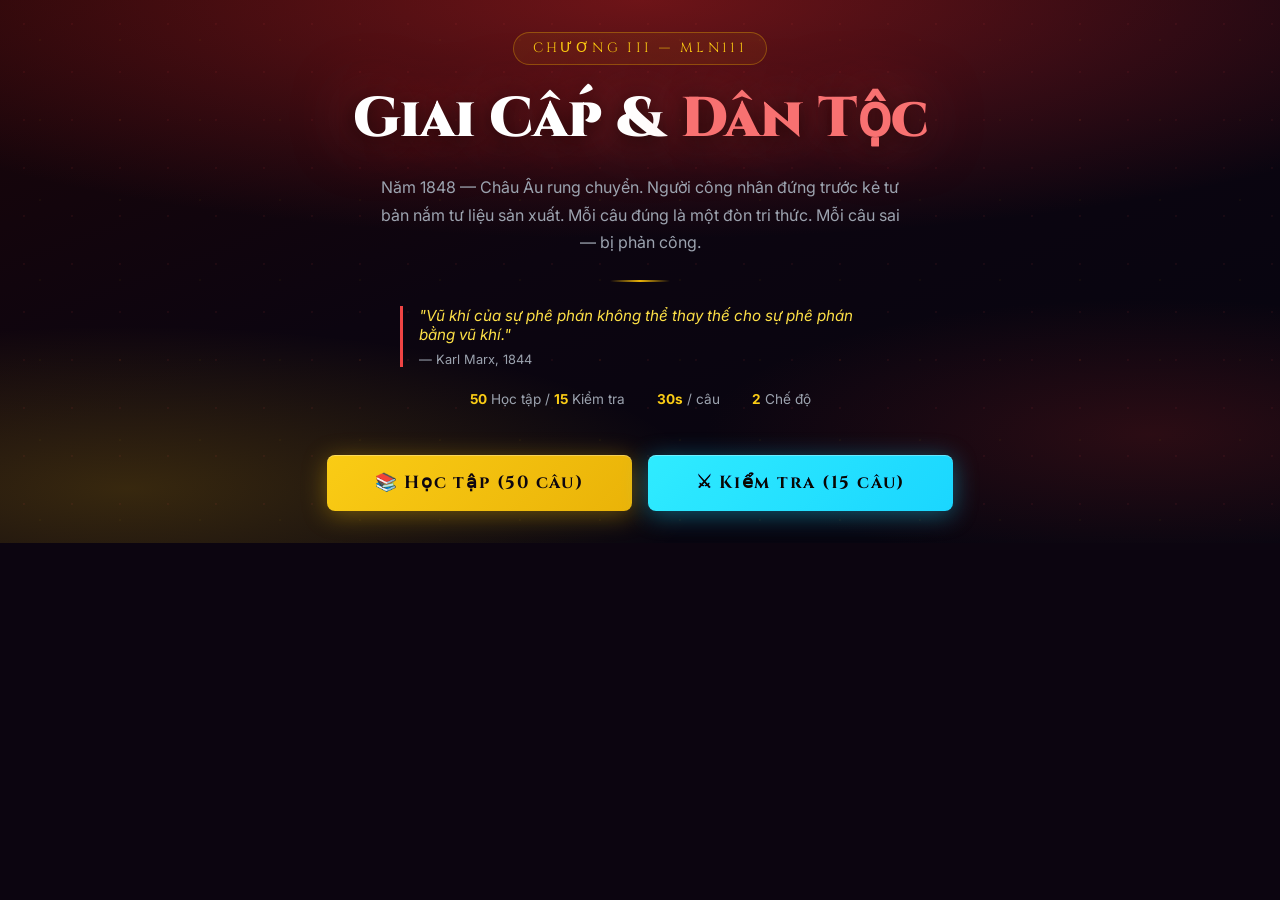
==== commit 1ae39031: "Add new feature for game" ====
--- a/index.html
+++ b/index.html
@@ -1,701 +1,927 @@
 <!DOCTYPE html>
 <html lang="vi">
+
 <head>
   <meta charset="UTF-8" />
   <meta name="viewport" content="width=device-width, initial-scale=1.0" />
-  <meta name="description" content="Chương III: Giai cấp, Dân tộc & Cách mạng XHCN — Game học MLN111 theo phong cách chiến đấu." />
+  <meta name="description"
+    content="Chương III: Giai cấp, Dân tộc & Cách mạng XHCN — Game học MLN111 theo phong cách chiến đấu." />
   <title>Chương III — Giai Cấp & Dân Tộc | MLN111</title>
   <link rel="stylesheet" href="style.css" />
 </head>
 
 <body>
 
-<!-- ═════════════════════════════════════════════════════════════
+  <!-- ═════════════════════════════════════════════════════════════
      SCREEN 1: INTRO
 ══════════════════════════════════════════════════════════════ -->
-<section id="screen-intro" class="screen" aria-label="Màn hình giới thiệu">
-  <span class="intro-badge">Chương III — MLN111</span>
-
-  <h1 class="intro-title">
-    Giai Cấp &amp; <span class="highlight">Dân Tộc</span>
-  </h1>
-
-  <p class="intro-subtitle">
-    Năm 1848 — Châu Âu rung chuyển. Người công nhân đứng trước kẻ tư bản
-    nắm tư liệu sản xuất. Mỗi câu đúng là một đòn tri thức. Mỗi câu sai — bị phản công.
-  </p>
-
-  <div class="intro-divider"></div>
-
-  <blockquote class="intro-quote">
-    "Vũ khí của sự phê phán không thể thay thế cho sự phê phán bằng vũ khí."
-    <span>— Karl Marx, 1844</span>
-  </blockquote>
-
-  <div class="intro-stats">
-    <span><strong>15</strong> câu hỏi</span>
-    <span><strong>30s</strong> / câu</span>
-    <span><strong>50</strong> câu trong pool</span>
-  </div>
-
-  <button id="btn-start-game" class="btn-start" aria-label="Bắt đầu trận chiến">
-    ⚔ Bước vào trận chiến
-  </button>
-</section>
-
-
-<!-- ═════════════════════════════════════════════════════════════
+  <section id="screen-intro" class="screen" aria-label="Màn hình giới thiệu">
+    <span class="intro-badge">Chương III — MLN111</span>
+
+    <h1 class="intro-title">
+      Giai Cấp &amp; <span class="highlight">Dân Tộc</span>
+    </h1>
+
+    <p class="intro-subtitle">
+      Năm 1848 — Châu Âu rung chuyển. Người công nhân đứng trước kẻ tư bản
+      nắm tư liệu sản xuất. Mỗi câu đúng là một đòn tri thức. Mỗi câu sai — bị phản công.
+    </p>
+
+    <div class="intro-divider"></div>
+
+    <blockquote class="intro-quote">
+      "Vũ khí của sự phê phán không thể thay thế cho sự phê phán bằng vũ khí."
+      <span>— Karl Marx, 1844</span>
+    </blockquote>
+
+    <div class="intro-stats">
+      <span><strong>50</strong> Học tập / <strong>15</strong> Kiểm tra</span>
+      <span><strong>30s</strong> / câu</span>
+      <span><strong>2</strong> Chế độ</span>
+    </div>
+
+    <div style="display:flex; gap: 1rem; justify-content: center; margin-top: 1rem;">
+      <button id="btn-start-learn" class="btn-start" aria-label="Chế độ Học tập (50 câu)">
+        📚 Học tập (50 câu)
+      </button>
+      <button id="btn-start-test" class="btn-start" style="filter: hue-rotate(140deg);"
+        aria-label="Chế độ Kiểm tra (15 câu)">
+        ⚔ Kiểm tra (15 câu)
+      </button>
+    </div>
+  </section>
+
+
+  <!-- ═════════════════════════════════════════════════════════════
      SCREEN 2: BATTLE
 ══════════════════════════════════════════════════════════════ -->
-<section id="screen-battle" class="screen hidden" aria-label="Màn hình trận chiến">
-
-  <!-- HUD top -->
-  <div class="battle-hud" role="status" aria-live="polite">
-    <!-- Player name -->
-    <div class="hud-combatant player-side">
-      <span class="combatant-name player">⚒ Công Nhân</span>
-      <div class="hp-bar-wrap"><div id="player-hp-bar" class="hp-bar-fill player" style="width:100%"></div></div>
-      <span class="hp-text"><span id="player-hp-val">★</span></span>
-    </div>
-
-    <!-- Center: question counter + score -->
-    <div class="hud-center">
-      <span class="question-counter" id="q-counter">1 / 15</span>
-      <div style="display:flex;align-items:baseline;gap:3px">
-        <span class="score-display" id="score-display">0</span>
-        <span class="score-max-label">/ 15 ✓</span>
+  <section id="screen-battle" class="screen hidden" aria-label="Màn hình trận chiến">
+    <!-- Nút kết thúc sớm (chỉ cho mode Học tập) -->
+    <button id="btn-end-early" class="btn-action secondary" style="position: absolute; bottom: 20px; left: 20px; z-index: 100; padding: 0.4rem 0.8rem; font-size: 0.8rem; display: none; background: rgba(0,0,0,0.6); border-color: rgba(255,255,255,0.2);">🏁 Tới màn hình Tổng kết</button>
+
+    <!-- HUD top -->
+    <div class="battle-hud" role="status" aria-live="polite">
+      <!-- Player name -->
+      <div class="hud-combatant player-side">
+        <span class="combatant-name player">⚒ Công Nhân</span>
+        <div class="hp-bar-wrap">
+          <div id="player-hp-bar" class="hp-bar-fill player" style="width:100%"></div>
+        </div>
+        <span class="hp-text"><span id="player-hp-val">★</span></span>
+      </div>
+
+      <!-- Center: question counter + score -->
+      <div class="hud-center">
+        <span class="question-counter" id="q-counter">1 / 15</span>
+        <div style="display:flex;align-items:baseline;gap:3px">
+          <span class="score-display" id="score-display">0</span>
+          <span class="score-max-label">/ 15 ✓</span>
+        </div>
+      </div>
+
+      <!-- Boss name -->
+      <div class="hud-combatant boss">
+        <span class="combatant-name boss-name">💼 Tư Bản ✦</span>
+        <div class="hp-bar-wrap">
+          <div id="boss-hp-bar" class="hp-bar-fill boss-hp" style="width:100%"></div>
+        </div>
+        <span class="hp-text hp-text-boss"><span id="boss-hp-val">★</span></span>
       </div>
     </div>
 
-    <!-- Boss name -->
-    <div class="hud-combatant boss">
-      <span class="combatant-name boss-name">💼 Tư Bản ✦</span>
-      <div class="hp-bar-wrap"><div id="boss-hp-bar" class="hp-bar-fill boss-hp" style="width:100%"></div></div>
-      <span class="hp-text hp-text-boss"><span id="boss-hp-val">★</span></span>
+    <!-- ═══ BATTLE STAGE: Bối cảnh chiến trường + Track tiến trình ═══ -->
+    <div class="battle-stage" id="battle-stage" aria-hidden="true">
+
+      <!-- Animated clouds -->
+      <div class="stage-clouds">
+        <div class="cloud cl-1"></div>
+        <div class="cloud cl-2"></div>
+        <div class="cloud cl-3"></div>
+        <div class="cloud cl-4"></div>
+      </div>
+
+      <!-- Animated ember particles -->
+      <div class="stage-embers" id="stage-embers"></div>
+
+      <!-- Light rays from horizon -->
+      <div class="stage-rays">
+        <div class="ray ray-1"></div>
+        <div class="ray ray-2"></div>
+        <div class="ray ray-3"></div>
+        <div class="ray ray-4"></div>
+        <div class="ray ray-5"></div>
+      </div>
+
+      <!-- Scene: factory silhouette (left) with animated smoke -->
+      <div class="scene-deco scene-left">
+        <svg viewBox="0 0 120 90" fill="none" xmlns="http://www.w3.org/2000/svg">
+          <rect x="10" y="38" width="100" height="52" fill="#2a1500" />
+          <rect x="18" y="12" width="14" height="30" fill="#1e0e00" />
+          <rect x="42" y="20" width="12" height="22" fill="#1e0e00" />
+          <rect x="66" y="8" width="16" height="34" fill="#1e0e00" />
+          <!-- Windows glowing amber -->
+          <rect x="22" y="48" width="10" height="10" rx="1" fill="rgba(255,180,0,0.7)" />
+          <rect x="48" y="48" width="10" height="10" rx="1" fill="rgba(255,160,0,0.6)" />
+          <rect x="74" y="48" width="10" height="10" rx="1" fill="rgba(255,200,0,0.8)" />
+          <rect x="90" y="48" width="10" height="10" rx="1" fill="rgba(255,140,0,0.5)" />
+          <!-- Door -->
+          <rect x="50" y="68" width="14" height="22" rx="2" fill="#120a00" />
+          <!-- Smoke (animated via CSS class) -->
+          <ellipse class="smoke" cx="25" cy="8" rx="7" ry="5" fill="rgba(180,130,80,0.5)" />
+          <ellipse class="smoke smoke-2" cx="31" cy="3" rx="5" ry="4" fill="rgba(180,130,80,0.3)" />
+          <ellipse class="smoke smoke-3" cx="48" cy="16" rx="6" ry="4" fill="rgba(180,130,80,0.4)" />
+          <ellipse class="smoke" cx="74" cy="4" rx="8" ry="5" fill="rgba(180,130,80,0.4)" />
+          <ellipse class="smoke smoke-2" cx="80" cy="0" rx="6" ry="4" fill="rgba(180,130,80,0.25)" />
+        </svg>
+      </div>
+
+      <!-- Scene: castle silhouette (right) with animated flag -->
+      <div class="scene-deco scene-right">
+        <svg viewBox="0 0 120 90" fill="none" xmlns="http://www.w3.org/2000/svg">
+          <!-- Main wall -->
+          <rect x="5" y="40" width="110" height="50" fill="#180828" />
+          <!-- Left tower -->
+          <rect x="5" y="20" width="26" height="24" fill="#180828" />
+          <!-- Right tower -->
+          <rect x="89" y="16" width="26" height="28" fill="#180828" />
+          <!-- Center parapet -->
+          <rect x="44" y="26" width="32" height="18" fill="#180828" />
+          <!-- Battlements left tower -->
+          <rect x="5" y="15" width="6" height="8" fill="#180828" />
+          <rect x="14" y="15" width="6" height="8" fill="#180828" />
+          <rect x="23" y="15" width="6" height="8" fill="#180828" />
+          <!-- Battlements right tower -->
+          <rect x="89" y="11" width="6" height="8" fill="#180828" />
+          <rect x="98" y="11" width="6" height="8" fill="#180828" />
+          <rect x="107" y="11" width="6" height="8" fill="#180828" />
+          <!-- Gate -->
+          <path d="M52 90 L52 63 Q60 55 68 63 L68 90Z" fill="#0a0415" />
+          <!-- Windows glowing red -->
+          <rect x="10" y="29" width="10" height="10" rx="2" fill="rgba(255,80,40,0.75)" />
+          <rect x="99" y="25" width="10" height="10" rx="2" fill="rgba(255,60,30,0.65)" />
+          <rect x="50" y="31" width="8" height="8" rx="1" fill="rgba(255,100,40,0.6)" />
+          <!-- Flag pole on right tower -->
+          <line x1="102" y1="11" x2="102" y2="-3" stroke="#4a1500" stroke-width="2" />
+          <!-- Waving flag -->
+          <path class="flag-banner" d="M102 -3 L116 2 L102 7Z" fill="#dc2626" />
+          <!-- Second flag on left tower -->
+          <line x1="18" y1="15" x2="18" y2="1" stroke="#4a1500" stroke-width="2" />
+          <path class="flag-banner" style="animation-delay:0.4s" d="M18 1 L32 6 L18 11Z" fill="#b91c1c" />
+        </svg>
+      </div>
+
+      <!-- Horizon glow line -->
+      <div class="stage-horizon"></div>
+
+      <!-- Ground shadow at base of stage -->
+      <div class="stage-ground"></div>
+
+      <!-- ═══ BATTLE TRACK: nhân vật đứng trên đây ═══ -->
+      <div class="battle-track-wrapper">
+
+        <!-- Player character (Công nhân) — đứng trên track -->
+        <div class="track-character player-char" id="sprite-player" style="left:7.3%">
+          <div class="char-label player-label">⚒ Công Nhân</div>
+          <svg viewBox="0 0 120 180" fill="none" xmlns="http://www.w3.org/2000/svg">
+            <rect x="35" y="80" width="50" height="60" rx="6" fill="#374151" />
+            <rect x="45" y="88" width="30" height="20" rx="3" fill="#1f2937" />
+            <circle cx="60" cy="98" r="8" fill="#dc2626" />
+            <text x="60" y="102" text-anchor="middle" font-size="10" fill="white">★</text>
+            <circle cx="60" cy="60" r="22" fill="#fbbf24" />
+            <rect x="38" y="38" width="44" height="12" rx="4" fill="#1e3a5f" />
+            <rect x="32" y="44" width="56" height="6" rx="3" fill="#1e3a5f" />
+            <circle cx="52" cy="62" r="3.5" fill="#1f2937" />
+            <circle cx="68" cy="62" r="3.5" fill="#1f2937" />
+            <circle cx="53" cy="61" r="1.2" fill="white" />
+            <circle cx="69" cy="61" r="1.2" fill="white" />
+            <path d="M52 72 Q60 76 68 72" stroke="#92400e" stroke-width="2" fill="none" stroke-linecap="round" />
+            <rect x="10" y="82" width="24" height="14" rx="7" fill="#374151" transform="rotate(-20 22 89)" />
+            <rect x="86" y="74" width="14" height="30" rx="7" fill="#374151" transform="rotate(15 93 89)" />
+            <rect x="94" y="50" width="10" height="26" rx="3" fill="#6b7280" />
+            <rect x="86" y="44" width="26" height="14" rx="4" fill="#374151" />
+            <rect x="38" y="136" width="18" height="36" rx="6" fill="#1f2937" />
+            <rect x="64" y="136" width="18" height="36" rx="6" fill="#1f2937" />
+            <rect x="34" y="162" width="24" height="12" rx="4" fill="#111827" />
+            <rect x="60" y="162" width="24" height="12" rx="4" fill="#111827" />
+            <ellipse cx="60" cy="174" rx="28" ry="5" fill="rgba(34,197,94,0.25)" />
+          </svg>
+          <div class="char-shadow player-shadow"></div>
+        </div>
+
+        <!-- Boss character (Tư bản) — đứng trên track (mirrored, nhìn trái) -->
+        <div class="track-character boss-char" id="sprite-boss" style="left:12.7%">
+          <div class="char-label boss-label">💼 Tư Bản</div>
+          <svg viewBox="0 0 120 180" fill="none" xmlns="http://www.w3.org/2000/svg" style="transform:scaleX(-1)">
+            <rect x="30" y="78" width="60" height="68" rx="6" fill="#1a1a2e" />
+            <path d="M60 82 L44 115 L60 108 L76 115 L60 82Z" fill="#16213e" />
+            <path d="M60 88 L56 120 L60 118 L64 120 L60 88Z" fill="#eab308" />
+            <circle cx="60" cy="54" r="24" fill="#d97706" />
+            <rect x="36" y="20" width="48" height="22" rx="4" fill="#0f0f0f" />
+            <rect x="28" y="40" width="64" height="8" rx="4" fill="#0f0f0f" />
+            <rect x="44" y="16" width="32" height="6" rx="3" fill="#eab308" />
+            <circle cx="51" cy="56" r="5" fill="#7f1d1d" />
+            <circle cx="69" cy="56" r="5" fill="#7f1d1d" />
+            <circle cx="52" cy="55" r="1.8" fill="#fca5a5" />
+            <circle cx="70" cy="55" r="1.8" fill="#fca5a5" />
+            <circle cx="69" cy="56" r="7.5" stroke="#eab308" stroke-width="1.5" fill="none" />
+            <line x1="74" y1="60" x2="79" y2="66" stroke="#eab308" stroke-width="1.5" />
+            <path d="M48 68 Q60 78 72 68" stroke="#7f1d1d" stroke-width="2.5" fill="none" stroke-linecap="round" />
+            <path d="M50 64 Q55 60 60 64 Q65 60 70 64" stroke="#1a1a1a" stroke-width="2.5" fill="none" />
+            <rect x="88" y="80" width="14" height="34" rx="7" fill="#1a1a2e" transform="rotate(-15 95 97)" />
+            <rect x="100" y="70" width="6" height="60" rx="3" fill="#ca8a04" />
+            <ellipse cx="103" cy="68" rx="10" ry="6" fill="#eab308" />
+            <rect x="36" y="140" width="18" height="34" rx="6" fill="#0f0f23" />
+            <rect x="66" y="140" width="18" height="34" rx="6" fill="#0f0f23" />
+            <rect x="30" y="164" width="26" height="12" rx="4" fill="#1a1a1a" />
+            <rect x="62" y="164" width="26" height="12" rx="4" fill="#1a1a1a" />
+            <ellipse cx="60" cy="174" rx="28" ry="5" fill="rgba(239,68,68,0.25)" />
+          </svg>
+          <div class="char-shadow boss-shadow"></div>
+        </div>
+
+        <!-- The road / path tiles (injected by JS) -->
+        <div class="battle-track" id="battle-track" role="progressbar" aria-label="Tiến trình trận chiến"></div>
+
+      </div><!-- /battle-track-wrapper -->
+    </div><!-- /battle-stage -->
+
+    <!-- Question zone (wrapper needed for flex layout) -->
+    <div class="battle-question-zone">
+
+      <!-- Timer -->
+      <div class="timer-wrap">
+        <div class="timer-bar-bg">
+          <div id="timer-bar" class="timer-bar-fill" style="width:100%"></div>
+        </div>
+        <span id="timer-number" class="timer-number">30</span>
+      </div>
+
+      <!-- Question card -->
+      <div class="question-card" id="question-card">
+        <div style="display:flex; gap:0.5rem; margin-bottom:0.45rem;">
+          <div class="question-type-badge" id="q-stage-badge"
+            style="background:rgba(74,222,128,0.14); color:var(--green-400); border-color:rgba(74,222,128,0.28); margin-bottom:0; display:none;">
+            Chặng 1</div>
+          <div class="question-type-badge" id="q-type-badge" style="margin-bottom:0;">định nghĩa</div>
+        </div>
+        <p class="question-text" id="question-text">Đang tải câu hỏi...</p>
+      </div>
+
+      <!-- Options -->
+      <div class="options-grid" id="options-grid" role="group" aria-label="Lựa chọn trả lời">
+        <!-- Dynamically rendered -->
+      </div>
+
+      <!-- Explanation feedback -->
+      <div class="explanation-bar" id="explanation-bar" role="alert"></div>
+
+    </div><!-- /question-zone -->
+
+  </section><!-- /battle -->
+
+
+  <!-- ═════════════════════════════════════════════════════════════
+     SCREEN 3: WIN
+══════════════════════════════════════════════════════════════ -->
+  <section id="screen-win" class="screen hidden" aria-label="Màn hình chiến thắng">
+    <div class="result-icon">🏆</div>
+    <h2 class="result-title win">Tri Thức Chiến Thắng!</h2>
+    <p class="result-score">Điểm số: <span id="win-score">0</span></p>
+
+    <div class="result-stats" id="win-stats">
+      <!-- injected by JS -->
+    </div>
+
+    <blockquote class="result-quote" id="win-quote">
+      "Giai cấp vô sản, cánh tay của mình chỉ là xiềng xích. Họ có một thế giới để chinh phục."
+      <span>— Karl Marx &amp; Friedrich Engels, Tuyên ngôn 1848</span>
+    </blockquote>
+
+    <div class="result-actions">
+      <button id="btn-replay-win" class="btn-action primary">⚔ Chơi lại</button>
+      <button id="btn-menu-win" class="btn-action secondary">↩ Trang chủ</button>
+    </div>
+  </section>
+
+
+  <!-- ═════════════════════════════════════════════════════════════
+     SCREEN 4: GAME OVER
+══════════════════════════════════════════════════════════════ -->
+  <section id="screen-gameover" class="screen hidden" aria-label="Màn hình thua">
+    <div class="result-icon">💀</div>
+    <h2 class="result-title lose">Bị Phản Công!</h2>
+    <p style="color:var(--gray-400); font-size:0.9rem;">Tri thức chưa đủ vững — hãy học lại và chiến đấu tiếp.</p>
+    <p class="result-score">Điểm số: <span id="lose-score">0</span></p>
+
+    <div class="result-stats" id="lose-stats">
+      <!-- injected by JS -->
+    </div>
+
+    <blockquote class="result-quote" id="lose-quote">
+      "Không có lý luận cách mạng thì không có phong trào cách mạng."
+      <span>— V.I. Lênin</span>
+    </blockquote>
+
+    <div class="result-actions">
+      <button id="btn-replay-lose" class="btn-action primary">⚔ Thử lại</button>
+      <button id="btn-menu-lose" class="btn-action secondary">↩ Trang chủ</button>
+    </div>
+  </section>
+
+
+  <!-- Story Popup (Mid-game) -->
+  <div id="story-popup" class="hidden"
+    style="position: fixed; inset: 0; background: rgba(0,0,0,0.85); z-index: 9999; display: flex; align-items: center; justify-content: center; opacity: 0; transition: opacity 0.3s; pointer-events: none;">
+    <div
+      style="background: var(--dark-800); border: 1px solid var(--gold-500); padding: 2.5rem; text-align: center; max-width: 500px; border-radius: 12px; box-shadow: 0 0 30px rgba(234,179,8,0.3); pointer-events: auto;">
+      <div style="font-size: 3rem; margin-bottom: 1rem;">📖</div>
+      <h3 id="story-popup-title" style="color: var(--gold-400); font-family: var(--font-title); font-size: 1.5rem; margin-bottom: 1rem;">Bước Ngoặt Lịch Sử</h3>
+      <p id="story-popup-text"
+        style="font-size: 1.1rem; line-height: 1.7; margin-bottom: 2rem; color: var(--gray-300);"></p>
+      <button id="btn-story-continue" class="btn-action primary">Khám phá tiếp</button>
     </div>
   </div>
 
-  <!-- ═══ BATTLE STAGE: Bối cảnh chiến trường + Track tiến trình ═══ -->
-  <div class="battle-stage" id="battle-stage" aria-hidden="true">
-
-    <!-- Animated clouds -->
-    <div class="stage-clouds">
-      <div class="cloud cl-1"></div>
-      <div class="cloud cl-2"></div>
-      <div class="cloud cl-3"></div>
-      <div class="cloud cl-4"></div>
-    </div>
-
-    <!-- Animated ember particles -->
-    <div class="stage-embers" id="stage-embers"></div>
-
-    <!-- Light rays from horizon -->
-    <div class="stage-rays">
-      <div class="ray ray-1"></div>
-      <div class="ray ray-2"></div>
-      <div class="ray ray-3"></div>
-      <div class="ray ray-4"></div>
-      <div class="ray ray-5"></div>
-    </div>
-
-    <!-- Scene: factory silhouette (left) with animated smoke -->
-    <div class="scene-deco scene-left">
-      <svg viewBox="0 0 120 90" fill="none" xmlns="http://www.w3.org/2000/svg">
-        <rect x="10" y="38" width="100" height="52" fill="#2a1500"/>
-        <rect x="18" y="12" width="14" height="30" fill="#1e0e00"/>
-        <rect x="42" y="20" width="12" height="22" fill="#1e0e00"/>
-        <rect x="66" y="8"  width="16" height="34" fill="#1e0e00"/>
-        <!-- Windows glowing amber -->
-        <rect x="22" y="48" width="10" height="10" rx="1" fill="rgba(255,180,0,0.7)"/>
-        <rect x="48" y="48" width="10" height="10" rx="1" fill="rgba(255,160,0,0.6)"/>
-        <rect x="74" y="48" width="10" height="10" rx="1" fill="rgba(255,200,0,0.8)"/>
-        <rect x="90" y="48" width="10" height="10" rx="1" fill="rgba(255,140,0,0.5)"/>
-        <!-- Door -->
-        <rect x="50" y="68" width="14" height="22" rx="2" fill="#120a00"/>
-        <!-- Smoke (animated via CSS class) -->
-        <ellipse class="smoke" cx="25" cy="8"  rx="7" ry="5" fill="rgba(180,130,80,0.5)"/>
-        <ellipse class="smoke smoke-2" cx="31" cy="3"  rx="5" ry="4" fill="rgba(180,130,80,0.3)"/>
-        <ellipse class="smoke smoke-3" cx="48" cy="16" rx="6" ry="4" fill="rgba(180,130,80,0.4)"/>
-        <ellipse class="smoke" cx="74" cy="4"  rx="8" ry="5" fill="rgba(180,130,80,0.4)"/>
-        <ellipse class="smoke smoke-2" cx="80" cy="0"  rx="6" ry="4" fill="rgba(180,130,80,0.25)"/>
-      </svg>
-    </div>
-
-    <!-- Scene: castle silhouette (right) with animated flag -->
-    <div class="scene-deco scene-right">
-      <svg viewBox="0 0 120 90" fill="none" xmlns="http://www.w3.org/2000/svg">
-        <!-- Main wall -->
-        <rect x="5"  y="40" width="110" height="50" fill="#180828"/>
-        <!-- Left tower -->
-        <rect x="5"  y="20" width="26"  height="24" fill="#180828"/>
-        <!-- Right tower -->
-        <rect x="89" y="16" width="26"  height="28" fill="#180828"/>
-        <!-- Center parapet -->
-        <rect x="44" y="26" width="32"  height="18" fill="#180828"/>
-        <!-- Battlements left tower -->
-        <rect x="5"  y="15" width="6" height="8" fill="#180828"/>
-        <rect x="14" y="15" width="6" height="8" fill="#180828"/>
-        <rect x="23" y="15" width="6" height="8" fill="#180828"/>
-        <!-- Battlements right tower -->
-        <rect x="89"  y="11" width="6" height="8" fill="#180828"/>
-        <rect x="98"  y="11" width="6" height="8" fill="#180828"/>
-        <rect x="107" y="11" width="6" height="8" fill="#180828"/>
-        <!-- Gate -->
-        <path d="M52 90 L52 63 Q60 55 68 63 L68 90Z" fill="#0a0415"/>
-        <!-- Windows glowing red -->
-        <rect x="10" y="29" width="10" height="10" rx="2" fill="rgba(255,80,40,0.75)"/>
-        <rect x="99" y="25" width="10" height="10" rx="2" fill="rgba(255,60,30,0.65)"/>
-        <rect x="50" y="31" width="8"  height="8"  rx="1" fill="rgba(255,100,40,0.6)"/>
-        <!-- Flag pole on right tower -->
-        <line x1="102" y1="11" x2="102" y2="-3" stroke="#4a1500" stroke-width="2"/>
-        <!-- Waving flag -->
-        <path class="flag-banner" d="M102 -3 L116 2 L102 7Z" fill="#dc2626"/>
-        <!-- Second flag on left tower -->
-        <line x1="18" y1="15" x2="18" y2="1" stroke="#4a1500" stroke-width="2"/>
-        <path class="flag-banner" style="animation-delay:0.4s" d="M18 1 L32 6 L18 11Z" fill="#b91c1c"/>
-      </svg>
-    </div>
-
-    <!-- Horizon glow line -->
-    <div class="stage-horizon"></div>
-
-    <!-- Ground shadow at base of stage -->
-    <div class="stage-ground"></div>
-
-    <!-- ═══ BATTLE TRACK: nhân vật đứng trên đây ═══ -->
-    <div class="battle-track-wrapper">
-
-      <!-- Player character (Công nhân) — đứng trên track -->
-      <div class="track-character player-char" id="sprite-player" style="left:7.3%">
-        <div class="char-label player-label">⚒ Công Nhân</div>
-        <svg viewBox="0 0 120 180" fill="none" xmlns="http://www.w3.org/2000/svg">
-          <rect x="35" y="80" width="50" height="60" rx="6" fill="#374151"/>
-          <rect x="45" y="88" width="30" height="20" rx="3" fill="#1f2937"/>
-          <circle cx="60" cy="98" r="8" fill="#dc2626"/>
-          <text x="60" y="102" text-anchor="middle" font-size="10" fill="white">★</text>
-          <circle cx="60" cy="60" r="22" fill="#fbbf24"/>
-          <rect x="38" y="38" width="44" height="12" rx="4" fill="#1e3a5f"/>
-          <rect x="32" y="44" width="56" height="6" rx="3" fill="#1e3a5f"/>
-          <circle cx="52" cy="62" r="3.5" fill="#1f2937"/>
-          <circle cx="68" cy="62" r="3.5" fill="#1f2937"/>
-          <circle cx="53" cy="61" r="1.2" fill="white"/>
-          <circle cx="69" cy="61" r="1.2" fill="white"/>
-          <path d="M52 72 Q60 76 68 72" stroke="#92400e" stroke-width="2" fill="none" stroke-linecap="round"/>
-          <rect x="10" y="82" width="24" height="14" rx="7" fill="#374151" transform="rotate(-20 22 89)"/>
-          <rect x="86" y="74" width="14" height="30" rx="7" fill="#374151" transform="rotate(15 93 89)"/>
-          <rect x="94" y="50" width="10" height="26" rx="3" fill="#6b7280"/>
-          <rect x="86" y="44" width="26" height="14" rx="4" fill="#374151"/>
-          <rect x="38" y="136" width="18" height="36" rx="6" fill="#1f2937"/>
-          <rect x="64" y="136" width="18" height="36" rx="6" fill="#1f2937"/>
-          <rect x="34" y="162" width="24" height="12" rx="4" fill="#111827"/>
-          <rect x="60" y="162" width="24" height="12" rx="4" fill="#111827"/>
-          <ellipse cx="60" cy="174" rx="28" ry="5" fill="rgba(34,197,94,0.25)"/>
-        </svg>
-        <div class="char-shadow player-shadow"></div>
-      </div>
-
-      <!-- Boss character (Tư bản) — đứng trên track (mirrored, nhìn trái) -->
-      <div class="track-character boss-char" id="sprite-boss" style="left:12.7%">
-        <div class="char-label boss-label">💼 Tư Bản</div>
-        <svg viewBox="0 0 120 180" fill="none" xmlns="http://www.w3.org/2000/svg" style="transform:scaleX(-1)">
-          <rect x="30" y="78" width="60" height="68" rx="6" fill="#1a1a2e"/>
-          <path d="M60 82 L44 115 L60 108 L76 115 L60 82Z" fill="#16213e"/>
-          <path d="M60 88 L56 120 L60 118 L64 120 L60 88Z" fill="#eab308"/>
-          <circle cx="60" cy="54" r="24" fill="#d97706"/>
-          <rect x="36" y="20" width="48" height="22" rx="4" fill="#0f0f0f"/>
-          <rect x="28" y="40" width="64" height="8" rx="4" fill="#0f0f0f"/>
-          <rect x="44" y="16" width="32" height="6" rx="3" fill="#eab308"/>
-          <circle cx="51" cy="56" r="5" fill="#7f1d1d"/>
-          <circle cx="69" cy="56" r="5" fill="#7f1d1d"/>
-          <circle cx="52" cy="55" r="1.8" fill="#fca5a5"/>
-          <circle cx="70" cy="55" r="1.8" fill="#fca5a5"/>
-          <circle cx="69" cy="56" r="7.5" stroke="#eab308" stroke-width="1.5" fill="none"/>
-          <line x1="74" y1="60" x2="79" y2="66" stroke="#eab308" stroke-width="1.5"/>
-          <path d="M48 68 Q60 78 72 68" stroke="#7f1d1d" stroke-width="2.5" fill="none" stroke-linecap="round"/>
-          <path d="M50 64 Q55 60 60 64 Q65 60 70 64" stroke="#1a1a1a" stroke-width="2.5" fill="none"/>
-          <rect x="88" y="80" width="14" height="34" rx="7" fill="#1a1a2e" transform="rotate(-15 95 97)"/>
-          <rect x="100" y="70" width="6" height="60" rx="3" fill="#ca8a04"/>
-          <ellipse cx="103" cy="68" rx="10" ry="6" fill="#eab308"/>
-          <rect x="36" y="140" width="18" height="34" rx="6" fill="#0f0f23"/>
-          <rect x="66" y="140" width="18" height="34" rx="6" fill="#0f0f23"/>
-          <rect x="30" y="164" width="26" height="12" rx="4" fill="#1a1a1a"/>
-          <rect x="62" y="164" width="26" height="12" rx="4" fill="#1a1a1a"/>
-          <ellipse cx="60" cy="174" rx="28" ry="5" fill="rgba(239,68,68,0.25)"/>
-        </svg>
-        <div class="char-shadow boss-shadow"></div>
-      </div>
-
-      <!-- The road / path tiles (injected by JS) -->
-      <div class="battle-track" id="battle-track" role="progressbar" aria-label="Tiến trình trận chiến"></div>
-
-    </div><!-- /battle-track-wrapper -->
-  </div><!-- /battle-stage -->
-
-  <!-- Question zone (wrapper needed for flex layout) -->
-  <div class="battle-question-zone">
-
-    <!-- Timer -->
-    <div class="timer-wrap">
-      <div class="timer-bar-bg">
-        <div id="timer-bar" class="timer-bar-fill" style="width:100%"></div>
-      </div>
-      <span id="timer-number" class="timer-number">30</span>
-    </div>
-
-    <!-- Question card -->
-    <div class="question-card" id="question-card">
-      <div class="question-type-badge" id="q-type-badge">định nghĩa</div>
-      <p class="question-text" id="question-text">Đang tải câu hỏi...</p>
-    </div>
-
-    <!-- Options -->
-    <div class="options-grid" id="options-grid" role="group" aria-label="Lựa chọn trả lời">
-      <!-- Dynamically rendered -->
-    </div>
-
-    <!-- Explanation feedback -->
-    <div class="explanation-bar" id="explanation-bar" role="alert"></div>
-
-  </div><!-- /question-zone -->
-
-</section><!-- /battle -->
-
-
-<!-- ═════════════════════════════════════════════════════════════
-     SCREEN 3: WIN
-══════════════════════════════════════════════════════════════ -->
-<section id="screen-win" class="screen hidden" aria-label="Màn hình chiến thắng">
-  <div class="result-icon">🏆</div>
-  <h2 class="result-title win">Tri Thức Chiến Thắng!</h2>
-  <p class="result-score">Điểm số: <span id="win-score">0</span></p>
-
-  <div class="result-stats" id="win-stats">
-    <!-- injected by JS -->
-  </div>
-
-  <blockquote class="result-quote" id="win-quote">
-    "Giai cấp vô sản, cánh tay của mình chỉ là xiềng xích. Họ có một thế giới để chinh phục."
-    <span>— Karl Marx &amp; Friedrich Engels, Tuyên ngôn 1848</span>
-  </blockquote>
-
-  <div class="result-actions">
-    <button id="btn-replay-win" class="btn-action primary">⚔ Chơi lại</button>
-    <button id="btn-menu-win" class="btn-action secondary">↩ Trang chủ</button>
-  </div>
-</section>
-
-
-<!-- ═════════════════════════════════════════════════════════════
-     SCREEN 4: GAME OVER
-══════════════════════════════════════════════════════════════ -->
-<section id="screen-gameover" class="screen hidden" aria-label="Màn hình thua">
-  <div class="result-icon">💀</div>
-  <h2 class="result-title lose">Bị Phản Công!</h2>
-  <p style="color:var(--gray-400); font-size:0.9rem;">Tri thức chưa đủ vững — hãy học lại và chiến đấu tiếp.</p>
-  <p class="result-score">Điểm số: <span id="lose-score">0</span></p>
-
-  <div class="result-stats" id="lose-stats">
-    <!-- injected by JS -->
-  </div>
-
-  <blockquote class="result-quote">
-    "Không có lý luận cách mạng thì không có phong trào cách mạng."
-    <span>— V.I. Lênin</span>
-  </blockquote>
-
-  <div class="result-actions">
-    <button id="btn-replay-lose" class="btn-action primary">⚔ Thử lại</button>
-    <button id="btn-menu-lose" class="btn-action secondary">↩ Trang chủ</button>
-  </div>
-</section>
-
-
-<!-- Flash overlay (screen flash effect) -->
-<div class="flash-overlay" id="flash-overlay" aria-hidden="true"></div>
-
-
-<!-- ═════════════════════════════════════════════════════════════
+  <!-- Flash overlay (screen flash effect) -->
+  <div class="flash-overlay" id="flash-overlay" aria-hidden="true"></div>
+
+
+  <!-- ═════════════════════════════════════════════════════════════
      SCRIPTS
 ══════════════════════════════════════════════════════════════ -->
-<script src="parser.js"></script>
-<script src="engine.js"></script>
-<script>
-/* ─────────────────────────────────────────────────────────────
-   main.js (inlined) — Battle track + combat system
-   ───────────────────────────────────────────────────────────── */
-
-// ── Refs ──────────────────────────────────────────────────────
-const screens = {
-  intro:    document.getElementById('screen-intro'),
-  battle:   document.getElementById('screen-battle'),
-  win:      document.getElementById('screen-win'),
-  gameover: document.getElementById('screen-gameover'),
-};
-const $ = id => document.getElementById(id);
-
-// ── Screen navigation ─────────────────────────────────────────
-function showScreen(name) {
-  Object.entries(screens).forEach(([k, el]) =>
-    el.classList.toggle('hidden', k !== name)
-  );
-}
-
-// ── Flash screen ─────────────────────────────────────────────
-function flashScreen(color) {
-  const el = $('flash-overlay');
-  el.className = `flash-overlay ${color}`;
-  setTimeout(() => el.className = 'flash-overlay', 500);
-}
-
-// ── Damage floats ─────────────────────────────────────────────
-function showDamageFloat(type, label) {
-  const stage = document.querySelector('.battle-stage') || document.body;
-  const el = document.createElement('div');
-  el.className = `damage-float ${type}`;
-  el.textContent = label;
-  stage.appendChild(el);
-  el.addEventListener('animationend', () => el.remove());
-}
-
-// ── Impact burst ─────────────────────────────────────────────
-function spawnImpact() {
-  const wrapper = document.querySelector('.battle-track-wrapper');
-  if (!wrapper) return;
-  const el = document.createElement('div');
-  el.className = 'impact-burst';
-  const player = $('sprite-player');
-  const boss   = $('sprite-boss');
-  if (!player || !boss) return;
-  const pLeft = parseFloat(player.style.left) || 0;
-  const bLeft = parseFloat(boss.style.left) || 0;
-  el.style.left = `${(pLeft + bLeft) / 2}%`;
-  wrapper.appendChild(el);
-  el.addEventListener('animationend', () => el.remove());
-}
-
-// ══ TRACK SYSTEM ══════════════════════════════════════════════
-let correctCount = 0;
-let trackTotal = 15;
-
-function initBattleTrack(total) {
-  correctCount = 0;
-  trackTotal = total;
-
-  const track = $('battle-track');
-  track.innerHTML = '';
-  for (let i = 0; i < total; i++) {
-    const tile = document.createElement('div');
-    tile.className = 'track-tile';
-    tile.id = `ttile-${i}`;
-    tile.setAttribute('data-num', i + 1);
-    tile.setAttribute('title', `Điểm ${i + 1}`);
-    track.appendChild(tile);
-  }
-
-  positionCharsOnTrack(false);
-  updateTileHighlights();
-  spawnEmbers();
-}
-
-function tileCenterPct(i) {
-  const PAD = 2.5; 
-  const usable = 100 - PAD * 2;
-  const w = usable / trackTotal;
-  return PAD + i * w + w / 2;
-}
-
-function playerLeftPct() { return tileCenterPct(Math.min(correctCount, trackTotal - 1)) - 2.8; }
-function bossLeftPct()   { return tileCenterPct(Math.min(correctCount, trackTotal - 1)) + 2.8; }
-
-function positionCharsOnTrack(animate = true) {
-  const player = $('sprite-player');
-  const boss   = $('sprite-boss');
-  if (!player || !boss) return;
-
-  if (!animate) {
-    player.style.transition = 'none';
-    boss.style.transition   = 'none';
-  }
-
-  player.style.left = `${playerLeftPct()}%`;
-  boss.style.left   = `${bossLeftPct()}%`;
-
-  if (!animate) {
-    void player.offsetWidth;
-    player.style.transition = '';
-    boss.style.transition   = '';
-  }
-}
-
-function updateTileHighlights() {
-  for (let i = 0; i < trackTotal; i++) {
-    const tile = $(`ttile-${i}`);
-    if (!tile) continue;
-    tile.classList.remove('tile-player', 'tile-done', 'tile-wrong', 'tile-timeout');
-    if (i < correctCount) tile.classList.add('tile-done');
-    else if (i === Math.min(correctCount, trackTotal - 1)) tile.classList.add('tile-player');
-  }
-}
-
-function markTile(tileIdx, result) {
-  const tile = $(`ttile-${tileIdx}`);
-  if (!tile) return;
-  tile.classList.add(`tile-${result}`);
-}
-
-// ── Animate class helper ─────────────────────────────────────
-function triggerAnim(el, cls) {
-  el.classList.remove(cls);
-  void el.offsetWidth;
-  el.classList.add(cls);
-  el.addEventListener('animationend', () => el.classList.remove(cls), { once: true });
-}
-
-// ══ COMBAT ANIMATIONS ═════════════════════════════════════════
-function doCorrectAnimation() {
-  const player = $('sprite-player');
-  const boss   = $('sprite-boss');
-  const currentTileIdx = Math.min(correctCount, trackTotal - 1);
-
-  markTile(currentTileIdx, 'done');
-
-  triggerAnim(player, 'char-attack');
-  setTimeout(() => {
-    spawnImpact();
-    triggerAnim(boss, 'char-take-hit');
-  }, 220);
-
-  setTimeout(() => {
-    if (correctCount < trackTotal) correctCount++;
-    positionCharsOnTrack(true);
-    updateTileHighlights();
-    $('score-display').textContent = correctCount;
-  }, 450);
-
-  showDamageFloat('correct', '⚔ +1 Đúng!');
-}
-
-function doWrongAnimation(resultType) {
-  const player = $('sprite-player');
-  const boss   = $('sprite-boss');
-  const currentTileIdx = Math.min(correctCount, trackTotal - 1);
-
-  markTile(currentTileIdx, 'tile-wrong-flash');
-
-  triggerAnim(boss, 'char-attack-boss');
-  setTimeout(() => {
-    spawnImpact();
-    triggerAnim(player, 'char-take-hit');
-  }, 220);
-
-  showDamageFloat('wrong', resultType === 'timeout' ? '⏰ Hết giờ!' : '🛡 Sai!');
-}
-
-// ── Render question ───────────────────────────────────────────
-function renderQuestion(q, index, total) {
-  if (!q) return;
-  $('q-counter').textContent = `${index} / ${total}`;
-  $('q-type-badge').textContent = translateType(q.type);
-  $('question-text').textContent = q.question;
-
-  updateTileHighlights();
-
-  const expBar = $('explanation-bar');
-  expBar.className = 'explanation-bar';
-  expBar.innerHTML = '';
-
-  const grid = $('options-grid');
-  grid.innerHTML = '';
-  q.options.forEach(opt => {
-    const btn = document.createElement('button');
-    btn.id = `opt-${opt.key}`;
-    btn.className = 'option-btn';
-    btn.setAttribute('aria-label', `Lựa chọn ${opt.key}: ${opt.text}`);
-    btn.innerHTML = `<span class="option-key">${opt.key}</span><span class="option-text">${opt.text}</span>`;
-    btn.addEventListener('click', () => GameEngine.submitAnswer(opt.key));
-    grid.appendChild(btn);
-  });
-
-  const card = $('question-card');
-  card.style.animation = 'none';
-  requestAnimationFrame(() => { card.style.animation = ''; });
-}
-
-function translateType(type) {
-  const map = {
-    definition: 'Định nghĩa', analysis: 'Phân tích',
-    comparison: 'So sánh',    synthesis: 'Tổng hợp',
-    application:'Liên hệ thực tiễn', quote: 'Giải thích trích dẫn',
-  };
-  return map[type] || type;
-}
-
-// ── Timer UI ──────────────────────────────────────────────────
-function updateTimerUI(remaining, total) {
-  const pct = (remaining / total) * 100;
-  const bar = $('timer-bar');
-  const num = $('timer-number');
-  if (bar) bar.style.width = `${pct}%`;
-  const urgent = remaining <= 8;
-  if (bar) bar.classList.toggle('urgent', urgent);
-  if (num) {
-    num.classList.toggle('urgent', urgent);
-    num.textContent = remaining;
-  }
-}
-
-// ── HP UI ──────────────────────────────────────────────────────
-function updatePlayerHP(current, max) {
-  const pct = Math.max(0, (current / max) * 100);
-  const bar = $('player-hp-bar');
-  if (bar) { bar.style.width = `${pct}%`; bar.classList.toggle('low', pct < 30); }
-  const val = $('player-hp-val');
-  if (val) val.textContent = current;
-}
-function updateBossHP(current, max) {
-  const pct = Math.max(0, (current / max) * 100);
-  const bar = $('boss-hp-bar');
-  if (bar) bar.style.width = `${pct}%`;
-  const val = $('boss-hp-val');
-  if (val) val.textContent = current;
-}
-
-// ── Answer result ─────────────────────────────────────────────
-function showAnswerResult(isCorrect, correctKey, selectedKey, explanation, points) {
-  document.querySelectorAll('.option-btn').forEach(b => b.disabled = true);
-
-  document.querySelectorAll('.option-btn').forEach(btn => {
-    const key = btn.id.replace('opt-', '');
-    if (key === correctKey) btn.classList.add('correct');
-    else if (selectedKey && key === selectedKey && !isCorrect) btn.classList.add('wrong');
-  });
-
-  if (isCorrect) {
-    flashScreen('gold');
-    doCorrectAnimation();
-  } else {
-    flashScreen('red');
-    doWrongAnimation(selectedKey ? 'wrong' : 'timeout');
-  }
-
-  const expBar = $('explanation-bar');
-  expBar.className = `explanation-bar ${isCorrect ? 'correct-exp' : 'wrong-exp'} visible`;
-  const label = isCorrect
-    ? `<strong>✓ Chính xác!</strong> `
-    : (selectedKey ? '<strong>✗ Chưa đúng.</strong> ' : '<strong>⏰ Hết giờ!</strong> ');
-  expBar.innerHTML = label + (explanation || '');
-}
-
-// ── Result screens ────────────────────────────────────────────
-function buildStatsHTML(stats) {
-  return `
+  <script src="parser.js"></script>
+  <script src="engine.js"></script>
+  <script>
+    /* ─────────────────────────────────────────────────────────────
+       main.js (inlined) — Battle track + combat system
+       ───────────────────────────────────────────────────────────── */
+
+    // ── Refs ──────────────────────────────────────────────────────
+    const screens = {
+      intro: document.getElementById('screen-intro'),
+      battle: document.getElementById('screen-battle'),
+      win: document.getElementById('screen-win'),
+      gameover: document.getElementById('screen-gameover'),
+    };
+    const $ = id => document.getElementById(id);
+
+    // ── Screen navigation ─────────────────────────────────────────
+    function showScreen(name) {
+      Object.entries(screens).forEach(([k, el]) =>
+        el.classList.toggle('hidden', k !== name)
+      );
+    }
+
+    // ── Flash screen ─────────────────────────────────────────────
+    function flashScreen(color) {
+      const el = $('flash-overlay');
+      el.className = `flash-overlay ${color}`;
+      setTimeout(() => el.className = 'flash-overlay', 500);
+    }
+
+    // ── Damage floats ─────────────────────────────────────────────
+    function showDamageFloat(type, label) {
+      const stage = document.querySelector('.battle-stage') || document.body;
+      const el = document.createElement('div');
+      el.className = `damage-float ${type}`;
+      el.textContent = label;
+      stage.appendChild(el);
+      el.addEventListener('animationend', () => el.remove());
+    }
+
+    // ── Impact burst ─────────────────────────────────────────────
+    function spawnImpact() {
+      const wrapper = document.querySelector('.battle-track-wrapper');
+      if (!wrapper) return;
+      const el = document.createElement('div');
+      el.className = 'impact-burst';
+      const player = $('sprite-player');
+      const boss = $('sprite-boss');
+      if (!player || !boss) return;
+      const pLeft = parseFloat(player.style.left) || 0;
+      const bLeft = parseFloat(boss.style.left) || 0;
+      el.style.left = `${(pLeft + bLeft) / 2}%`;
+      wrapper.appendChild(el);
+      el.addEventListener('animationend', () => el.remove());
+    }
+
+    // ══ TRACK SYSTEM ══════════════════════════════════════════════
+    let correctCount = 0;
+    let currentTrackPos = 0;
+    let trackTotal = 15;
+    let trackResults = [];
+
+    function initBattleTrack(total) {
+      correctCount = 0;
+      currentTrackPos = 0;
+      trackResults = [];
+      trackTotal = total;
+
+      const track = $('battle-track');
+      track.innerHTML = '';
+      for (let i = 0; i < total; i++) {
+        const tile = document.createElement('div');
+        tile.className = 'track-tile';
+        tile.id = `ttile-${i}`;
+        tile.setAttribute('data-num', i + 1);
+        tile.setAttribute('title', `Điểm ${i + 1}`);
+        track.appendChild(tile);
+      }
+
+      positionCharsOnTrack(false);
+      updateTileHighlights();
+      spawnEmbers();
+    }
+
+    function tileCenterPct(i) {
+      const PAD = 2.5;
+      const usable = 100 - PAD * 2;
+      const w = usable / trackTotal;
+      return PAD + i * w + w / 2;
+    }
+
+    function playerLeftPct() { return tileCenterPct(Math.max(0, Math.min(currentTrackPos, trackTotal - 1))) - 2.8; }
+    function bossLeftPct() { return tileCenterPct(Math.max(0, Math.min(currentTrackPos, trackTotal - 1))) + 2.8; }
+
+    function positionCharsOnTrack(animate = true) {
+      const player = $('sprite-player');
+      const boss = $('sprite-boss');
+      if (!player || !boss) return;
+
+      if (!animate) {
+        player.style.transition = 'none';
+        boss.style.transition = 'none';
+      }
+
+      player.style.left = `${playerLeftPct()}%`;
+      boss.style.left = `${bossLeftPct()}%`;
+
+      if (!animate) {
+        void player.offsetWidth;
+        player.style.transition = '';
+        boss.style.transition = '';
+      }
+    }
+
+    function updateTileHighlights() {
+      const st = GameEngine.getState();
+      const currentQIdx = st.currentIdx;
+
+      for (let i = 0; i < trackTotal; i++) {
+        const tile = $(`ttile-${i}`);
+        if (!tile) continue;
+        tile.classList.remove('tile-player', 'tile-done', 'tile-wrong', 'tile-timeout', 'tile-wrong-flash');
+        tile.innerHTML = '';
+        tile.style.backgroundColor = '';
+        tile.style.display = '';
+        tile.style.color = '';
+        
+        if (trackResults[i] === 'done') {
+          tile.classList.add('tile-done');
+          tile.innerHTML = '✓';
+          tile.style.color = '#fff';
+          tile.style.display = 'flex';
+          tile.style.alignItems = 'center';
+          tile.style.justifyContent = 'center';
+          tile.style.fontWeight = 'bold';
+          tile.style.backgroundColor = 'rgba(74, 222, 128, 0.8)';
+          tile.style.textShadow = '0px 1px 2px rgba(0,0,0,0.5)';
+        } else if (trackResults[i] === 'wrong') {
+          tile.classList.add('tile-wrong');
+          tile.innerHTML = '✗';
+          tile.style.color = '#fff';
+          tile.style.display = 'flex';
+          tile.style.alignItems = 'center';
+          tile.style.justifyContent = 'center';
+          tile.style.fontWeight = 'bold';
+          tile.style.backgroundColor = 'rgba(239, 68, 68, 0.8)';
+          tile.style.textShadow = '0px 1px 2px rgba(0,0,0,0.5)';
+        } else if (i === currentQIdx) {
+          tile.classList.add('tile-player');
+        }
+      }
+    }
+
+    function markTile(tileIdx, result) {
+      const tile = $(`ttile-${tileIdx}`);
+      if (!tile) return;
+      tile.classList.add(`tile-${result}`);
+    }
+
+    // ── Animate class helper ─────────────────────────────────────
+    function triggerAnim(el, cls) {
+      el.classList.remove(cls);
+      void el.offsetWidth;
+      el.classList.add(cls);
+      el.addEventListener('animationend', () => el.classList.remove(cls), { once: true });
+    }
+
+    // ══ COMBAT ANIMATIONS ═════════════════════════════════════════
+    function doCorrectAnimation() {
+      const player = $('sprite-player');
+      const boss = $('sprite-boss');
+      const st = GameEngine.getState();
+      const currentTileIdx = st.currentIdx;
+
+      trackResults[currentTileIdx] = 'done';
+      updateTileHighlights();
+
+      triggerAnim(player, 'char-attack');
+      setTimeout(() => {
+        spawnImpact();
+        triggerAnim(boss, 'char-take-hit');
+      }, 220);
+
+      setTimeout(() => {
+        if (correctCount < trackTotal) correctCount++;
+        if (currentTrackPos < trackTotal - 1) currentTrackPos++;
+        positionCharsOnTrack(true);
+        updateTileHighlights();
+        $('score-display').textContent = correctCount;
+      }, 450);
+
+      showDamageFloat('correct', '⚔ +1 Đúng!');
+    }
+
+    function doWrongAnimation(resultType) {
+      const player = $('sprite-player');
+      const boss = $('sprite-boss');
+      const st = GameEngine.getState();
+      const currentTileIdx = st.currentIdx;
+
+      trackResults[currentTileIdx] = 'wrong';
+      updateTileHighlights();
+
+      triggerAnim(boss, 'char-attack-boss');
+      setTimeout(() => {
+        spawnImpact();
+        triggerAnim(player, 'char-take-hit');
+      }, 220);
+
+      setTimeout(() => {
+        if (currentTrackPos > 0) currentTrackPos--;
+        positionCharsOnTrack(true);
+        updateTileHighlights();
+      }, 450);
+
+      showDamageFloat('wrong', resultType === 'timeout' ? '⏰ Hết giờ!' : '🛡 Sai!');
+    }
+
+    // ── Render question ───────────────────────────────────────────
+    function renderQuestion(q, index, total) {
+      if (!q) return;
+      $('q-counter').textContent = `${index} / ${total}`;
+      $('q-type-badge').textContent = translateType(q.type);
+
+      const stageBadge = $('q-stage-badge');
+      if (stageBadge) {
+        if (q.stageName) {
+          stageBadge.style.display = 'inline-block';
+          stageBadge.textContent = q.stageName;
+        } else {
+          stageBadge.style.display = 'none';
+        }
+      }
+
+      $('question-text').textContent = q.question;
+
+      updateTileHighlights();
+
+      const expBar = $('explanation-bar');
+      expBar.className = 'explanation-bar';
+      expBar.innerHTML = '';
+
+      const grid = $('options-grid');
+      grid.innerHTML = '';
+      q.options.forEach(opt => {
+        const btn = document.createElement('button');
+        btn.id = `opt-${opt.key}`;
+        btn.className = 'option-btn';
+        btn.setAttribute('aria-label', `Lựa chọn ${opt.key}: ${opt.text}`);
+        btn.innerHTML = `<span class="option-key" style="pointer-events:none;">${opt.key}</span><span class="option-text" style="pointer-events:none;">${opt.text}</span>`;
+        btn.addEventListener('click', () => GameEngine.submitAnswer(opt.key));
+        grid.appendChild(btn);
+      });
+
+      const card = $('question-card');
+      card.style.animation = 'none';
+      requestAnimationFrame(() => { card.style.animation = ''; });
+    }
+
+    function translateType(type) {
+      const map = {
+        definition: 'Định nghĩa', analysis: 'Phân tích',
+        comparison: 'So sánh', synthesis: 'Tổng hợp',
+        application: 'Liên hệ thực tiễn', quote: 'Giải thích trích dẫn',
+      };
+      return map[type] || type;
+    }
+
+    // ── Timer UI ──────────────────────────────────────────────────
+    function updateTimerUI(remaining, total) {
+      const pct = (remaining / total) * 100;
+      const bar = $('timer-bar');
+      const num = $('timer-number');
+      if (bar) bar.style.width = `${pct}%`;
+      const urgent = remaining <= 8;
+      if (bar) bar.classList.toggle('urgent', urgent);
+      if (num) {
+        num.classList.toggle('urgent', urgent);
+        num.textContent = remaining;
+      }
+    }
+
+    // ── HP UI ──────────────────────────────────────────────────────
+    function updatePlayerHP(current, max) {
+      const pct = Math.max(0, (current / max) * 100);
+      const bar = $('player-hp-bar');
+      if (bar) { bar.style.width = `${pct}%`; bar.classList.toggle('low', pct < 30); }
+      const val = $('player-hp-val');
+      if (val) val.textContent = current;
+    }
+    function updateBossHP(current, max) {
+      const pct = Math.max(0, (current / max) * 100);
+      const bar = $('boss-hp-bar');
+      if (bar) bar.style.width = `${pct}%`;
+      const val = $('boss-hp-val');
+      if (val) val.textContent = current;
+    }
+
+    // ── Answer result ─────────────────────────────────────────────
+    function showAnswerResult(isCorrect, correctKey, selectedKey, explanation, points) {
+      document.querySelectorAll('.option-btn').forEach(b => b.disabled = true);
+
+      document.querySelectorAll('.option-btn').forEach(btn => {
+        const key = btn.id.replace('opt-', '');
+        if (key === correctKey) btn.classList.add('correct');
+        else if (selectedKey && key === selectedKey && !isCorrect) btn.classList.add('wrong');
+      });
+
+      if (isCorrect) {
+        flashScreen('gold');
+        doCorrectAnimation();
+      } else {
+        flashScreen('red');
+        doWrongAnimation(selectedKey ? 'wrong' : 'timeout');
+      }
+
+      const expBar = $('explanation-bar');
+      const label = isCorrect
+        ? `<strong>✓ Chính xác!</strong> `
+        : (selectedKey ? '<strong>✗ Chưa đúng.</strong> ' : '<strong>⏰ Hết giờ!</strong> ');
+
+      const st = GameEngine.getState();
+      let actionButtonsHTML = '';
+      if (currentMode === 'learn' && st.currentIdx > 0) {
+        actionButtonsHTML = `
+          <div style="margin-top: 15px; display: flex; justify-content: space-between; align-items: center;">
+            <button id="btn-prev-question" class="btn-action secondary" style="padding: 0.5rem 1.2rem; font-size: 0.85rem;">◀ Quay lại</button>
+            <button id="btn-next-question" class="btn-action primary" style="padding: 0.5rem 1.2rem; font-size: 0.85rem;">Tiếp tục ⏭</button>
+          </div>
+        `;
+      } else {
+        actionButtonsHTML = `
+          <div style="margin-top: 15px; display: flex; justify-content: flex-end; align-items: center;">
+            <button id="btn-next-question" class="btn-action primary" style="padding: 0.5rem 1.2rem; font-size: 0.85rem;">Tiếp tục ⏭</button>
+          </div>
+        `;
+      }
+
+      expBar.innerHTML = label + (explanation || '') + actionButtonsHTML;
+      expBar.className = `explanation-bar ${isCorrect ? 'correct-exp' : 'wrong-exp'} visible`;
+
+      setTimeout(() => {
+        const prevBtn = $('btn-prev-question');
+        if (prevBtn) {
+          prevBtn.addEventListener('click', () => {
+            expBar.classList.remove('visible');
+            GameEngine.prev();
+          });
+        }
+
+        const nextBtn = $('btn-next-question');
+        if (nextBtn) {
+          nextBtn.addEventListener('click', () => {
+            expBar.classList.remove('visible');
+            
+            if (currentMode === 'learn') {
+              const currentQ = st.questions[st.currentIdx];
+              const nextQ = st.questions[st.currentIdx + 1];
+              
+              if (nextQ && currentQ.stageName !== nextQ.stageName) {
+                const isPopupShown = handleStageTransition(currentQ.stageName, () => GameEngine.next());
+                if (isPopupShown) return;
+              }
+            }
+
+            GameEngine.next();
+          });
+        }
+      }, 0);
+    }
+
+    // ── Result screens ────────────────────────────────────────────
+    function buildStatsHTML(stats) {
+      return `
     <div class="stat-pill"><strong>${stats.correct}</strong>Đúng</div>
     <div class="stat-pill"><strong>${stats.wrong}</strong>Sai</div>
     <div class="stat-pill"><strong>${stats.timeout}</strong>Hết giờ</div>
     <div class="stat-pill"><strong>${stats.accuracy}%</strong>Chính xác</div>
   `;
-}
-function onGameWin(score, stats) {
-  $('win-score').textContent = correctCount;
-  $('win-stats').innerHTML = buildStatsHTML(stats);
-  setTimeout(() => showScreen('win'), 1200);
-}
-function onGameOver(score, stats) {
-  $('lose-score').textContent = correctCount;
-  $('lose-stats').innerHTML = buildStatsHTML(stats);
-  setTimeout(() => showScreen('gameover'), 1200);
-}
-
-// ── Engine init ──────────────────────────────────────────────
-function initEngine() {
-  GameEngine.init(
-    {
-      totalQuestions:  15,
-      timerSeconds:    30,
-      playerMaxHP:     100,
-      bossMaxHP:       100,
-      damageCorrect:   10, 
-      damageWrong:     15,
-      damageTimeout:   20,
-      baseScoreRight:  100,
-      bonusTimerFactor:0.5,
-    },
-    {
-      onQuestionShow:   renderQuestion,
-      onTimerTick:      updateTimerUI,
-      onPlayerHPChange: updatePlayerHP,
-      onBossHPChange:   updateBossHP,
-      onAnswerResult:   showAnswerResult,
-      onScoreChange:    () => {}, 
-      onGameWin:        onGameWin,
-      onGameOver:       onGameOver,
-    }
-  );
-}
-
-// ── Reset HUD ─────────────────────────────────────────────────
-function resetHUD() {
-  updatePlayerHP(100, 100);
-  updateBossHP(100, 100);
-  $('score-display').textContent = '0';
-}
-
-// ── Ember particle spawner ────────────────────────────────────
-function spawnEmbers() {
-  const container = $('stage-embers');
-  if (!container) return;
-  container.innerHTML = '';
-  const COLORS = ['rgba(255,200,60,0.9)', 'rgba(255,140,30,0.85)', 'rgba(234,179,8,0.7)'];
-  for (let i = 0; i < 30; i++) {
-    const el = document.createElement('div');
-    el.className = 'ember';
-    const size = 2 + Math.random() * 4;
-    const left = 2 + Math.random() * 96;
-    const dur = 3 + Math.random() * 4;
-    const delay = -Math.random() * 5;
-    el.style.cssText = `width:${size}px; height:${size}px; left:${left}%; bottom:${8 + Math.random() * 40}%; background:${COLORS[i % 3]}; animation-duration:${dur}s; animation-delay:${delay}s;`;
-    container.appendChild(el);
-  }
-}
-
-// ── Start game ────────────────────────────────────────────────
-async function startGame() {
-  showScreen('battle');
-  resetHUD();
-  initEngine();
-  correctCount = 0;
-
-  const questions = await QuestionParser.loadFromFile('questions_ch3.txt');
-  if (!questions.length) {
-    alert('Không tải được câu hỏi. Hãy chạy qua Live Server hoặc localhost.');
+    }
+
+    const STORY_POPUPS = {
+      'Chặng 1': {
+        title: 'TƯ HỮU XUẤT HIỆN',
+        text: 'Lực lượng sản xuất phát triển tạo ra dư thừa. Chế độ tư hữu ra đời biến con người thành kẻ đi bóc lột và người bị bóc lột. Từ đây, lịch sử chính thức trở thành lịch sử của những cuộc đấu tranh.'
+      },
+      'Chặng 2': {
+        title: 'XIỀNG XÍCH CỦA TƯ BẢN',
+        text: 'CNTB đẩy mâu thuẫn giữa tính chất xã hội hóa của sản xuất và sự chiếm hữu tư nhân lên đỉnh điểm. Giai cấp vô sản ra đời – chính là "người đào huyệt" chôn cất chế độ này để giải phóng nhân loại.'
+      },
+      'Chặng 3': {
+        title: 'BÃO TÁP CÁCH MẠNG',
+        text: 'Đấu tranh giai cấp không chỉ là đòi lương, mà phải là giành lấy chính quyền thông qua cách mạng vô sản. Một xã hội mới không còn áp bức đang dần hình thành từ vũ khí của lý luận và hành động.'
+      }
+    };
+
+    function handleStageTransition(currentStageName, onContinue) {
+      for (const [key, data] of Object.entries(STORY_POPUPS)) {
+        if (currentStageName.includes(key)) {
+          showStoryPopup(data.title, data.text, onContinue);
+          return true;
+        }
+      }
+      return false;
+    }
+
+    function showStoryPopup(title, msg, onContinue) {
+      const popup = $('story-popup');
+      $('story-popup-title').textContent = title;
+      $('story-popup-text').textContent = msg;
+      popup.style.pointerEvents = 'auto';
+      popup.style.opacity = '1';
+      popup.classList.remove('hidden');
+      
+      const btn = $('btn-story-continue');
+      btn.onclick = () => {
+        popup.style.opacity = '0';
+        popup.style.pointerEvents = 'none';
+        setTimeout(() => popup.classList.add('hidden'), 300);
+        if (onContinue) onContinue();
+      };
+    }
+
+    function applyEndScreenQuote(quoteElId) {
+      const el = $(quoteElId);
+      if (!el) return;
+      if (currentMode === 'learn') {
+        el.innerHTML = `
+        <span style="display:block; font-size:1.2rem; font-weight:bold; color:var(--gold-400); margin-bottom:10px;">
+          KẾT LUẬN: ĐẤU TRANH GIAI CẤP LÀ ĐỘNG LỰC CỦA LỊCH SỬ
+        </span>
+        <span style="display:block; font-size:0.95rem; line-height:1.5; color:var(--gray-300); margin-bottom:10px; font-style:normal;">
+          <strong>Tại Việt Nam:</strong> Cuộc đấu tranh này là sự kết hợp nhuần nhuyễn giữa giải phóng dân tộc và giải phóng giai cấp dưới sự lãnh đạo của Đảng.
+        </span>
+        <span style="display:block; margin-top:12px; font-size:0.9rem; color:var(--gold-300); font-style:normal; border-top:1px solid rgba(234,179,8,0.3); padding-top:12px;">
+          <strong>Lời kết:</strong> 50 câu hỏi vừa rồi chính là 50 mảnh ghép về sự vận động tất yếu của xã hội loài người theo hướng tiến bộ hơn.
+        </span>`;
+      } else {
+        if (quoteElId === 'win-quote') {
+          el.innerHTML = `"Giai cấp vô sản, cánh tay của mình chỉ là xiềng xích. Họ có một thế giới để chinh phục."<br><span>— Karl Marx &amp; Friedrich Engels</span>`;
+        } else {
+          el.innerHTML = `"Không có lý luận cách mạng thì không có phong trào cách mạng."<br><span>— V.I. Lênin</span>`;
+        }
+      }
+    }
+
+    function onGameWin(score, stats) {
+      $('win-score').textContent = correctCount;
+      $('win-stats').innerHTML = buildStatsHTML(stats);
+      applyEndScreenQuote('win-quote');
+      setTimeout(() => showScreen('win'), 1200);
+    }
+    function onGameOver(score, stats) {
+      $('lose-score').textContent = correctCount;
+      $('lose-stats').innerHTML = buildStatsHTML(stats);
+      applyEndScreenQuote('lose-quote');
+      setTimeout(() => showScreen('gameover'), 1200);
+    }
+
+    // ── Reset HUD ─────────────────────────────────────────────────
+    function resetHUD() {
+      updatePlayerHP(100, 100);
+      updateBossHP(100, 100);
+      const scoreDisplay = $('score-display');
+      if (scoreDisplay) scoreDisplay.textContent = '0';
+    }
+
+    // ── Ember particle spawner ────────────────────────────────────
+    function spawnEmbers() {
+      const container = $('stage-embers');
+      if (!container) return;
+      container.innerHTML = '';
+      const COLORS = ['rgba(255,200,60,0.9)', 'rgba(255,140,30,0.85)', 'rgba(234,179,8,0.7)'];
+      for (let i = 0; i < 30; i++) {
+        const el = document.createElement('div');
+        el.className = 'ember';
+        const size = 2 + Math.random() * 4;
+        const left = 2 + Math.random() * 96;
+        const dur = 3 + Math.random() * 4;
+        const delay = -Math.random() * 5;
+        el.style.cssText = `width:${size}px; height:${size}px; left:${left}%; bottom:${8 + Math.random() * 40}%; background:${COLORS[i % 3]}; animation-duration:${dur}s; animation-delay:${delay}s;`;
+        container.appendChild(el);
+      }
+    }
+
+    let currentMode = 'learn';
+
+    // ── Start game ────────────────────────────────────────────────
+    async function startGame(mode = 'learn') {
+      currentMode = mode;
+      showScreen('battle');
+      resetHUD();
+      correctCount = 0;
+      currentTrackPos = 0;
+
+      const btnEndEarly = $('btn-end-early');
+      if (btnEndEarly) {
+        btnEndEarly.style.display = mode === 'learn' ? 'inline-block' : 'none';
+        btnEndEarly.onclick = () => {
+          if (confirm('Bạn muốn bỏ qua các câu còn lại và đến ngay phần Tổng Kết?')) {
+            GameEngine.forceEnd();
+          }
+        };
+      }
+
+      const questions = await QuestionParser.loadFromFile('questions_ch3.txt');
+      if (!questions.length) {
+        alert('Không tải được câu hỏi. Hãy chạy qua Live Server hoặc localhost.');
+        showScreen('intro');
+        return;
+      }
+
+      const battleQueue = QuestionParser.buildBattleQueue(questions, mode);
+
+      const isTest = mode === 'test';
+      // Adjust damage based on total questions (Win/lose thresholds)
+      const dmgCorrect = isTest ? 10 : Math.ceil(100 / battleQueue.length);
+      const dmgWrong = isTest ? 15 : Math.ceil(100 / (battleQueue.length * 0.4));
+      const dmgTimeout = isTest ? 20 : Math.ceil(100 / (battleQueue.length * 0.3));
+
+      GameEngine.init(
+        {
+          totalQuestions: battleQueue.length,
+          timerSeconds: 30,
+          playerMaxHP: 100,
+          bossMaxHP: 100,
+          damageCorrect: dmgCorrect,
+          damageWrong: dmgWrong,
+          damageTimeout: dmgTimeout,
+          baseScoreRight: 100,
+          bonusTimerFactor: 0.5,
+        },
+        {
+          onQuestionShow: renderQuestion,
+          onTimerTick: updateTimerUI,
+          onPlayerHPChange: updatePlayerHP,
+          onBossHPChange: updateBossHP,
+          onAnswerResult: showAnswerResult,
+          onScoreChange: () => { },
+          onGameWin: onGameWin,
+          onGameOver: onGameOver,
+        }
+      );
+
+      initBattleTrack(battleQueue.length);
+      GameEngine.setQuestions(battleQueue);
+      GameEngine.start();
+    }
+
+    // ── Events ────────────────────────────────────────────────────
+    const btnLearn = $('btn-start-learn');
+    if (btnLearn) btnLearn.addEventListener('click', () => startGame('learn'));
+
+    const btnTest = $('btn-start-test');
+    if (btnTest) btnTest.addEventListener('click', () => startGame('test'));
+
+    $('btn-replay-win').addEventListener('click', () => startGame(currentMode));
+    $('btn-replay-lose').addEventListener('click', () => startGame(currentMode));
+    $('btn-menu-win').addEventListener('click', () => showScreen('intro'));
+    $('btn-menu-lose').addEventListener('click', () => showScreen('intro'));
+
+    // Keyboard A/B/C/D
+    document.addEventListener('keydown', e => {
+      const key = e.key.toUpperCase();
+      if (['A', 'B', 'C', 'D'].includes(key)) {
+        const btn = $(`opt-${key}`);
+        if (btn && !btn.disabled) btn.click();
+      }
+    });
+
     showScreen('intro');
-    return;
-  }
-
-  const battleQueue = QuestionParser.buildBattleQueue(questions, 15);
-  initBattleTrack(battleQueue.length);
-  GameEngine.setQuestions(battleQueue);
-  GameEngine.start();
-}
-
-// ── Events ────────────────────────────────────────────────────
-$('btn-start-game').addEventListener('click', startGame);
-$('btn-replay-win').addEventListener('click', startGame);
-$('btn-replay-lose').addEventListener('click', startGame);
-$('btn-menu-win').addEventListener('click', () => showScreen('intro'));
-$('btn-menu-lose').addEventListener('click', () => showScreen('intro'));
-
-// Keyboard A/B/C/D
-document.addEventListener('keydown', e => {
-  const key = e.key.toUpperCase();
-  if (['A','B','C','D'].includes(key)) {
-    const btn = $(`opt-${key}`);
-    if (btn && !btn.disabled) btn.click();
-  }
-});
-
-showScreen('intro');
-</script>
+  </script>
 
 </body>
-</html>
+
+</html>
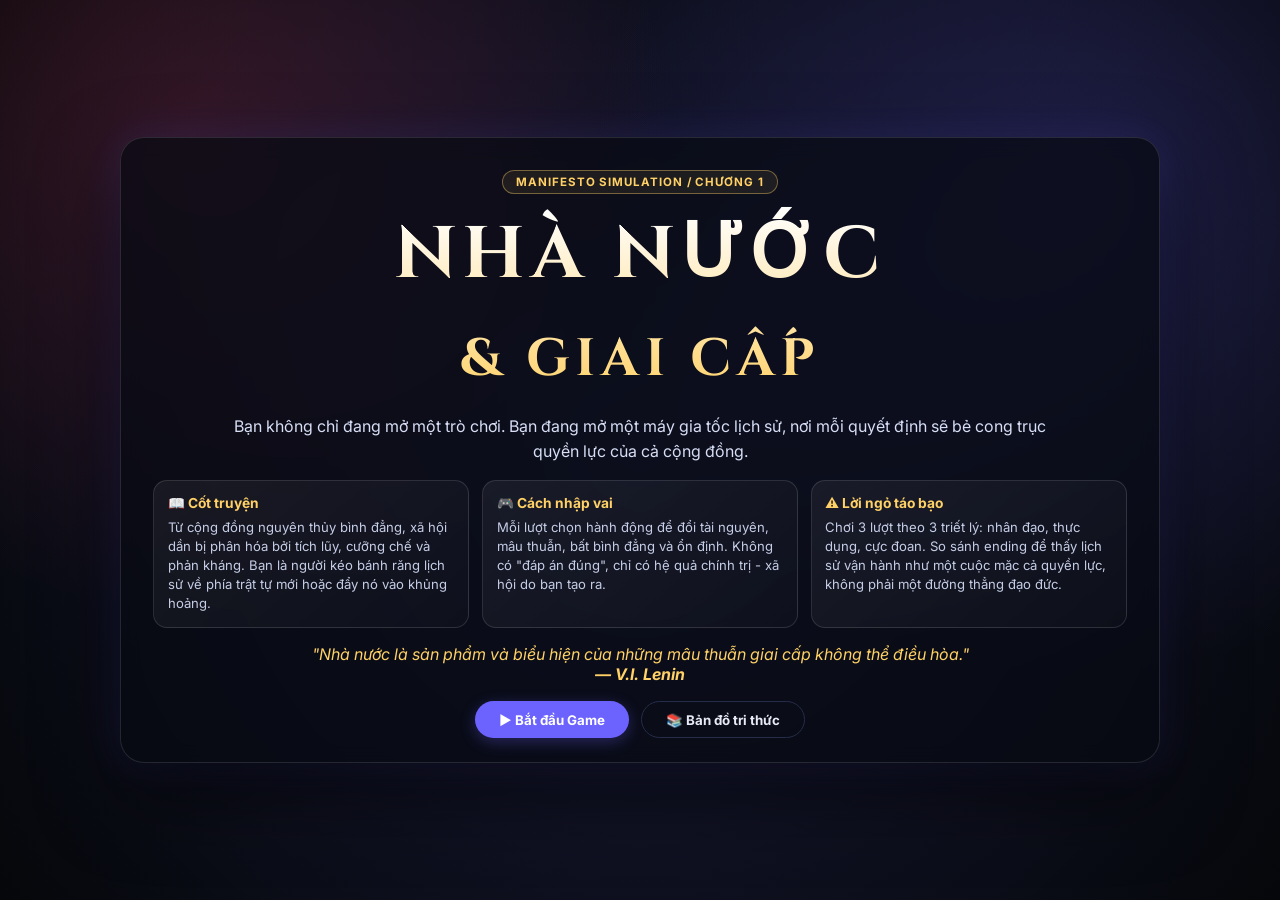
==== commit 29712be8: "add base game" ====
--- a/index.html
+++ b/index.html
@@ -4,924 +4,428 @@
 <head>
   <meta charset="UTF-8" />
   <meta name="viewport" content="width=device-width, initial-scale=1.0" />
-  <meta name="description"
-    content="Chương III: Giai cấp, Dân tộc & Cách mạng XHCN — Game học MLN111 theo phong cách chiến đấu." />
-  <title>Chương III — Giai Cấp & Dân Tộc | MLN111</title>
+  <title>Nhà Nước & Giai Cấp</title>
+  <meta name="description" content="Game mô phỏng 2D về sự hình thành nhà nước theo Triết học Mác-Lênin." />
+  <link rel="preconnect" href="https://fonts.googleapis.com" />
+  <link
+    href="https://fonts.googleapis.com/css2?family=Cinzel:wght@400;700;900&family=Inter:wght@300;400;500;600;700&display=swap"
+    rel="stylesheet" />
   <link rel="stylesheet" href="style.css" />
 </head>
 
 <body>
 
-  <!-- ═════════════════════════════════════════════════════════════
-     SCREEN 1: INTRO
-══════════════════════════════════════════════════════════════ -->
-  <section id="screen-intro" class="screen" aria-label="Màn hình giới thiệu">
-    <span class="intro-badge">Chương III — MLN111</span>
-
-    <h1 class="intro-title">
-      Giai Cấp &amp; <span class="highlight">Dân Tộc</span>
-    </h1>
-
-    <p class="intro-subtitle">
-      Năm 1848 — Châu Âu rung chuyển. Người công nhân đứng trước kẻ tư bản
-      nắm tư liệu sản xuất. Mỗi câu đúng là một đòn tri thức. Mỗi câu sai — bị phản công.
-    </p>
-
-    <div class="intro-divider"></div>
-
-    <blockquote class="intro-quote">
-      "Vũ khí của sự phê phán không thể thay thế cho sự phê phán bằng vũ khí."
-      <span>— Karl Marx, 1844</span>
-    </blockquote>
-
-    <div class="intro-stats">
-      <span><strong>50</strong> Học tập / <strong>15</strong> Kiểm tra</span>
-      <span><strong>30s</strong> / câu</span>
-      <span><strong>2</strong> Chế độ</span>
-    </div>
-
-    <div style="display:flex; gap: 1rem; justify-content: center; margin-top: 1rem;">
-      <button id="btn-start-learn" class="btn-start" aria-label="Chế độ Học tập (50 câu)">
-        📚 Học tập (50 câu)
-      </button>
-      <button id="btn-start-test" class="btn-start" style="filter: hue-rotate(140deg);"
-        aria-label="Chế độ Kiểm tra (15 câu)">
-        ⚔ Kiểm tra (15 câu)
-      </button>
-    </div>
-  </section>
-
-
-  <!-- ═════════════════════════════════════════════════════════════
-     SCREEN 2: BATTLE
-══════════════════════════════════════════════════════════════ -->
-  <section id="screen-battle" class="screen hidden" aria-label="Màn hình trận chiến">
-    <!-- Nút kết thúc sớm (chỉ cho mode Học tập) -->
-    <button id="btn-end-early" class="btn-action secondary" style="position: absolute; bottom: 20px; left: 20px; z-index: 100; padding: 0.4rem 0.8rem; font-size: 0.8rem; display: none; background: rgba(0,0,0,0.6); border-color: rgba(255,255,255,0.2);">🏁 Tới màn hình Tổng kết</button>
-
-    <!-- HUD top -->
-    <div class="battle-hud" role="status" aria-live="polite">
-      <!-- Player name -->
-      <div class="hud-combatant player-side">
-        <span class="combatant-name player">⚒ Công Nhân</span>
-        <div class="hp-bar-wrap">
-          <div id="player-hp-bar" class="hp-bar-fill player" style="width:100%"></div>
-        </div>
-        <span class="hp-text"><span id="player-hp-val">★</span></span>
-      </div>
-
-      <!-- Center: question counter + score -->
+  <!-- ============================================================
+     INTRO SCREEN
+     ============================================================ -->
+  <div id="screen-intro" class="screen active">
+    <div class="intro-bg">
+      <!-- Particles/Stars generated by CSS/JS -->
+    </div>
+    <div class="intro-content">
+      <div class="intro-badge">Manifesto Simulation / Chương 1</div>
+      <h1 class="intro-title">NHÀ NƯỚC<br /><span>&amp; GIAI CẤP</span></h1>
+      <p class="intro-lead">
+        Bạn không chỉ đang mở một trò chơi. Bạn đang mở một máy gia tốc lịch sử, nơi mỗi quyết định sẽ bẻ cong trục
+        quyền lực của cả cộng đồng.
+      </p>
+      <div class="intro-cards">
+        <div class="intro-card">
+          <h3>📖 Cốt truyện</h3>
+          <p>
+            Từ cộng đồng nguyên thủy bình đẳng, xã hội dần bị phân hóa bởi tích lũy, cưỡng chế và phản kháng. Bạn là
+            người kéo bánh răng lịch sử về phía trật tự mới hoặc đẩy nó vào khủng hoảng.
+          </p>
+        </div>
+        <div class="intro-card">
+          <h3>🎮 Cách nhập vai</h3>
+          <p>
+            Mỗi lượt chọn hành động để đổi tài nguyên, mâu thuẫn, bất bình đẳng và ổn định. Không có "đáp án đúng", chỉ
+            có hệ quả chính trị - xã hội do bạn tạo ra.
+          </p>
+        </div>
+        <div class="intro-card">
+          <h3>⚠️ Lời ngỏ táo bạo</h3>
+          <p>
+            Chơi 3 lượt theo 3 triết lý: nhân đạo, thực dụng, cực đoan. So sánh ending để thấy lịch sử vận hành như một
+            cuộc mặc cả quyền lực, không phải một đường thẳng đạo đức.
+          </p>
+        </div>
+      </div>
+      <p class="intro-quote">
+        <em>"Nhà nước là sản phẩm và biểu hiện của những mâu thuẫn giai cấp không thể điều hòa."</em>
+        <br /><strong>— V.I. Lenin</strong>
+      </p>
+      <div class="intro-btns">
+        <button id="btn-start" class="btn btn-primary">▶ Bắt đầu Game</button>
+        <button id="btn-theory" class="btn btn-secondary">📚 Bản đồ tri thức</button>
+      </div>
+    </div>
+  </div>
+
+  <!-- ============================================================
+     MAIN GAME SCREEN
+     ============================================================ -->
+  <div id="screen-game" class="screen hidden">
+    <!-- Phase Banner (Auto-hide) -->
+    <div id="phase-banner" class="phase-banner hidden">
+      <div class="pb-left">
+        <div id="pb-icon" class="pb-icon"></div>
+      </div>
+      <div class="pb-right">
+        <h3 id="pb-title"></h3>
+        <p id="pb-desc"></p>
+        <div id="pb-mechanics" class="pb-mechanics"></div>
+      </div>
+    </div>
+
+    <!-- HUD: top bar -->
+    <header class="hud">
+      <div class="hud-left">
+        <div class="phase-container">
+          <span id="phase-badge" class="phase-badge">Giai đoạn 1</span>
+          <h2 id="phase-name" class="phase-name">Xã hội Nguyên Thủy</h2>
+        </div>
+      </div>
+
       <div class="hud-center">
-        <span class="question-counter" id="q-counter">1 / 15</span>
-        <div style="display:flex;align-items:baseline;gap:3px">
-          <span class="score-display" id="score-display">0</span>
-          <span class="score-max-label">/ 15 ✓</span>
-        </div>
-      </div>
-
-      <!-- Boss name -->
-      <div class="hud-combatant boss">
-        <span class="combatant-name boss-name">💼 Tư Bản ✦</span>
-        <div class="hp-bar-wrap">
-          <div id="boss-hp-bar" class="hp-bar-fill boss-hp" style="width:100%"></div>
-        </div>
-        <span class="hp-text hp-text-boss"><span id="boss-hp-val">★</span></span>
-      </div>
-    </div>
-
-    <!-- ═══ BATTLE STAGE: Bối cảnh chiến trường + Track tiến trình ═══ -->
-    <div class="battle-stage" id="battle-stage" aria-hidden="true">
-
-      <!-- Animated clouds -->
-      <div class="stage-clouds">
-        <div class="cloud cl-1"></div>
-        <div class="cloud cl-2"></div>
-        <div class="cloud cl-3"></div>
-        <div class="cloud cl-4"></div>
-      </div>
-
-      <!-- Animated ember particles -->
-      <div class="stage-embers" id="stage-embers"></div>
-
-      <!-- Light rays from horizon -->
-      <div class="stage-rays">
-        <div class="ray ray-1"></div>
-        <div class="ray ray-2"></div>
-        <div class="ray ray-3"></div>
-        <div class="ray ray-4"></div>
-        <div class="ray ray-5"></div>
-      </div>
-
-      <!-- Scene: factory silhouette (left) with animated smoke -->
-      <div class="scene-deco scene-left">
-        <svg viewBox="0 0 120 90" fill="none" xmlns="http://www.w3.org/2000/svg">
-          <rect x="10" y="38" width="100" height="52" fill="#2a1500" />
-          <rect x="18" y="12" width="14" height="30" fill="#1e0e00" />
-          <rect x="42" y="20" width="12" height="22" fill="#1e0e00" />
-          <rect x="66" y="8" width="16" height="34" fill="#1e0e00" />
-          <!-- Windows glowing amber -->
-          <rect x="22" y="48" width="10" height="10" rx="1" fill="rgba(255,180,0,0.7)" />
-          <rect x="48" y="48" width="10" height="10" rx="1" fill="rgba(255,160,0,0.6)" />
-          <rect x="74" y="48" width="10" height="10" rx="1" fill="rgba(255,200,0,0.8)" />
-          <rect x="90" y="48" width="10" height="10" rx="1" fill="rgba(255,140,0,0.5)" />
-          <!-- Door -->
-          <rect x="50" y="68" width="14" height="22" rx="2" fill="#120a00" />
-          <!-- Smoke (animated via CSS class) -->
-          <ellipse class="smoke" cx="25" cy="8" rx="7" ry="5" fill="rgba(180,130,80,0.5)" />
-          <ellipse class="smoke smoke-2" cx="31" cy="3" rx="5" ry="4" fill="rgba(180,130,80,0.3)" />
-          <ellipse class="smoke smoke-3" cx="48" cy="16" rx="6" ry="4" fill="rgba(180,130,80,0.4)" />
-          <ellipse class="smoke" cx="74" cy="4" rx="8" ry="5" fill="rgba(180,130,80,0.4)" />
-          <ellipse class="smoke smoke-2" cx="80" cy="0" rx="6" ry="4" fill="rgba(180,130,80,0.25)" />
-        </svg>
-      </div>
-
-      <!-- Scene: castle silhouette (right) with animated flag -->
-      <div class="scene-deco scene-right">
-        <svg viewBox="0 0 120 90" fill="none" xmlns="http://www.w3.org/2000/svg">
-          <!-- Main wall -->
-          <rect x="5" y="40" width="110" height="50" fill="#180828" />
-          <!-- Left tower -->
-          <rect x="5" y="20" width="26" height="24" fill="#180828" />
-          <!-- Right tower -->
-          <rect x="89" y="16" width="26" height="28" fill="#180828" />
-          <!-- Center parapet -->
-          <rect x="44" y="26" width="32" height="18" fill="#180828" />
-          <!-- Battlements left tower -->
-          <rect x="5" y="15" width="6" height="8" fill="#180828" />
-          <rect x="14" y="15" width="6" height="8" fill="#180828" />
-          <rect x="23" y="15" width="6" height="8" fill="#180828" />
-          <!-- Battlements right tower -->
-          <rect x="89" y="11" width="6" height="8" fill="#180828" />
-          <rect x="98" y="11" width="6" height="8" fill="#180828" />
-          <rect x="107" y="11" width="6" height="8" fill="#180828" />
-          <!-- Gate -->
-          <path d="M52 90 L52 63 Q60 55 68 63 L68 90Z" fill="#0a0415" />
-          <!-- Windows glowing red -->
-          <rect x="10" y="29" width="10" height="10" rx="2" fill="rgba(255,80,40,0.75)" />
-          <rect x="99" y="25" width="10" height="10" rx="2" fill="rgba(255,60,30,0.65)" />
-          <rect x="50" y="31" width="8" height="8" rx="1" fill="rgba(255,100,40,0.6)" />
-          <!-- Flag pole on right tower -->
-          <line x1="102" y1="11" x2="102" y2="-3" stroke="#4a1500" stroke-width="2" />
-          <!-- Waving flag -->
-          <path class="flag-banner" d="M102 -3 L116 2 L102 7Z" fill="#dc2626" />
-          <!-- Second flag on left tower -->
-          <line x1="18" y1="15" x2="18" y2="1" stroke="#4a1500" stroke-width="2" />
-          <path class="flag-banner" style="animation-delay:0.4s" d="M18 1 L32 6 L18 11Z" fill="#b91c1c" />
-        </svg>
-      </div>
-
-      <!-- Horizon glow line -->
-      <div class="stage-horizon"></div>
-
-      <!-- Ground shadow at base of stage -->
-      <div class="stage-ground"></div>
-
-      <!-- ═══ BATTLE TRACK: nhân vật đứng trên đây ═══ -->
-      <div class="battle-track-wrapper">
-
-        <!-- Player character (Công nhân) — đứng trên track -->
-        <div class="track-character player-char" id="sprite-player" style="left:7.3%">
-          <div class="char-label player-label">⚒ Công Nhân</div>
-          <svg viewBox="0 0 120 180" fill="none" xmlns="http://www.w3.org/2000/svg">
-            <rect x="35" y="80" width="50" height="60" rx="6" fill="#374151" />
-            <rect x="45" y="88" width="30" height="20" rx="3" fill="#1f2937" />
-            <circle cx="60" cy="98" r="8" fill="#dc2626" />
-            <text x="60" y="102" text-anchor="middle" font-size="10" fill="white">★</text>
-            <circle cx="60" cy="60" r="22" fill="#fbbf24" />
-            <rect x="38" y="38" width="44" height="12" rx="4" fill="#1e3a5f" />
-            <rect x="32" y="44" width="56" height="6" rx="3" fill="#1e3a5f" />
-            <circle cx="52" cy="62" r="3.5" fill="#1f2937" />
-            <circle cx="68" cy="62" r="3.5" fill="#1f2937" />
-            <circle cx="53" cy="61" r="1.2" fill="white" />
-            <circle cx="69" cy="61" r="1.2" fill="white" />
-            <path d="M52 72 Q60 76 68 72" stroke="#92400e" stroke-width="2" fill="none" stroke-linecap="round" />
-            <rect x="10" y="82" width="24" height="14" rx="7" fill="#374151" transform="rotate(-20 22 89)" />
-            <rect x="86" y="74" width="14" height="30" rx="7" fill="#374151" transform="rotate(15 93 89)" />
-            <rect x="94" y="50" width="10" height="26" rx="3" fill="#6b7280" />
-            <rect x="86" y="44" width="26" height="14" rx="4" fill="#374151" />
-            <rect x="38" y="136" width="18" height="36" rx="6" fill="#1f2937" />
-            <rect x="64" y="136" width="18" height="36" rx="6" fill="#1f2937" />
-            <rect x="34" y="162" width="24" height="12" rx="4" fill="#111827" />
-            <rect x="60" y="162" width="24" height="12" rx="4" fill="#111827" />
-            <ellipse cx="60" cy="174" rx="28" ry="5" fill="rgba(34,197,94,0.25)" />
-          </svg>
-          <div class="char-shadow player-shadow"></div>
-        </div>
-
-        <!-- Boss character (Tư bản) — đứng trên track (mirrored, nhìn trái) -->
-        <div class="track-character boss-char" id="sprite-boss" style="left:12.7%">
-          <div class="char-label boss-label">💼 Tư Bản</div>
-          <svg viewBox="0 0 120 180" fill="none" xmlns="http://www.w3.org/2000/svg" style="transform:scaleX(-1)">
-            <rect x="30" y="78" width="60" height="68" rx="6" fill="#1a1a2e" />
-            <path d="M60 82 L44 115 L60 108 L76 115 L60 82Z" fill="#16213e" />
-            <path d="M60 88 L56 120 L60 118 L64 120 L60 88Z" fill="#eab308" />
-            <circle cx="60" cy="54" r="24" fill="#d97706" />
-            <rect x="36" y="20" width="48" height="22" rx="4" fill="#0f0f0f" />
-            <rect x="28" y="40" width="64" height="8" rx="4" fill="#0f0f0f" />
-            <rect x="44" y="16" width="32" height="6" rx="3" fill="#eab308" />
-            <circle cx="51" cy="56" r="5" fill="#7f1d1d" />
-            <circle cx="69" cy="56" r="5" fill="#7f1d1d" />
-            <circle cx="52" cy="55" r="1.8" fill="#fca5a5" />
-            <circle cx="70" cy="55" r="1.8" fill="#fca5a5" />
-            <circle cx="69" cy="56" r="7.5" stroke="#eab308" stroke-width="1.5" fill="none" />
-            <line x1="74" y1="60" x2="79" y2="66" stroke="#eab308" stroke-width="1.5" />
-            <path d="M48 68 Q60 78 72 68" stroke="#7f1d1d" stroke-width="2.5" fill="none" stroke-linecap="round" />
-            <path d="M50 64 Q55 60 60 64 Q65 60 70 64" stroke="#1a1a1a" stroke-width="2.5" fill="none" />
-            <rect x="88" y="80" width="14" height="34" rx="7" fill="#1a1a2e" transform="rotate(-15 95 97)" />
-            <rect x="100" y="70" width="6" height="60" rx="3" fill="#ca8a04" />
-            <ellipse cx="103" cy="68" rx="10" ry="6" fill="#eab308" />
-            <rect x="36" y="140" width="18" height="34" rx="6" fill="#0f0f23" />
-            <rect x="66" y="140" width="18" height="34" rx="6" fill="#0f0f23" />
-            <rect x="30" y="164" width="26" height="12" rx="4" fill="#1a1a1a" />
-            <rect x="62" y="164" width="26" height="12" rx="4" fill="#1a1a1a" />
-            <ellipse cx="60" cy="174" rx="28" ry="5" fill="rgba(239,68,68,0.25)" />
-          </svg>
-          <div class="char-shadow boss-shadow"></div>
-        </div>
-
-        <!-- The road / path tiles (injected by JS) -->
-        <div class="battle-track" id="battle-track" role="progressbar" aria-label="Tiến trình trận chiến"></div>
-
-      </div><!-- /battle-track-wrapper -->
-    </div><!-- /battle-stage -->
-
-    <!-- Question zone (wrapper needed for flex layout) -->
-    <div class="battle-question-zone">
-
-      <!-- Timer -->
-      <div class="timer-wrap">
-        <div class="timer-bar-bg">
-          <div id="timer-bar" class="timer-bar-fill" style="width:100%"></div>
-        </div>
-        <span id="timer-number" class="timer-number">30</span>
-      </div>
-
-      <!-- Question card -->
-      <div class="question-card" id="question-card">
-        <div style="display:flex; gap:0.5rem; margin-bottom:0.45rem;">
-          <div class="question-type-badge" id="q-stage-badge"
-            style="background:rgba(74,222,128,0.14); color:var(--green-400); border-color:rgba(74,222,128,0.28); margin-bottom:0; display:none;">
-            Chặng 1</div>
-          <div class="question-type-badge" id="q-type-badge" style="margin-bottom:0;">định nghĩa</div>
-        </div>
-        <p class="question-text" id="question-text">Đang tải câu hỏi...</p>
-      </div>
-
-      <!-- Options -->
-      <div class="options-grid" id="options-grid" role="group" aria-label="Lựa chọn trả lời">
-        <!-- Dynamically rendered -->
-      </div>
-
-      <!-- Explanation feedback -->
-      <div class="explanation-bar" id="explanation-bar" role="alert"></div>
-
-    </div><!-- /question-zone -->
-
-  </section><!-- /battle -->
-
-
-  <!-- ═════════════════════════════════════════════════════════════
-     SCREEN 3: WIN
-══════════════════════════════════════════════════════════════ -->
-  <section id="screen-win" class="screen hidden" aria-label="Màn hình chiến thắng">
-    <div class="result-icon">🏆</div>
-    <h2 class="result-title win">Tri Thức Chiến Thắng!</h2>
-    <p class="result-score">Điểm số: <span id="win-score">0</span></p>
-
-    <div class="result-stats" id="win-stats">
-      <!-- injected by JS -->
-    </div>
-
-    <blockquote class="result-quote" id="win-quote">
-      "Giai cấp vô sản, cánh tay của mình chỉ là xiềng xích. Họ có một thế giới để chinh phục."
-      <span>— Karl Marx &amp; Friedrich Engels, Tuyên ngôn 1848</span>
-    </blockquote>
-
-    <div class="result-actions">
-      <button id="btn-replay-win" class="btn-action primary">⚔ Chơi lại</button>
-      <button id="btn-menu-win" class="btn-action secondary">↩ Trang chủ</button>
-    </div>
-  </section>
-
-
-  <!-- ═════════════════════════════════════════════════════════════
-     SCREEN 4: GAME OVER
-══════════════════════════════════════════════════════════════ -->
-  <section id="screen-gameover" class="screen hidden" aria-label="Màn hình thua">
-    <div class="result-icon">💀</div>
-    <h2 class="result-title lose">Bị Phản Công!</h2>
-    <p style="color:var(--gray-400); font-size:0.9rem;">Tri thức chưa đủ vững — hãy học lại và chiến đấu tiếp.</p>
-    <p class="result-score">Điểm số: <span id="lose-score">0</span></p>
-
-    <div class="result-stats" id="lose-stats">
-      <!-- injected by JS -->
-    </div>
-
-    <blockquote class="result-quote" id="lose-quote">
-      "Không có lý luận cách mạng thì không có phong trào cách mạng."
-      <span>— V.I. Lênin</span>
-    </blockquote>
-
-    <div class="result-actions">
-      <button id="btn-replay-lose" class="btn-action primary">⚔ Thử lại</button>
-      <button id="btn-menu-lose" class="btn-action secondary">↩ Trang chủ</button>
-    </div>
-  </section>
-
-
-  <!-- Story Popup (Mid-game) -->
-  <div id="story-popup" class="hidden"
-    style="position: fixed; inset: 0; background: rgba(0,0,0,0.85); z-index: 9999; display: flex; align-items: center; justify-content: center; opacity: 0; transition: opacity 0.3s; pointer-events: none;">
-    <div
-      style="background: var(--dark-800); border: 1px solid var(--gold-500); padding: 2.5rem; text-align: center; max-width: 500px; border-radius: 12px; box-shadow: 0 0 30px rgba(234,179,8,0.3); pointer-events: auto;">
-      <div style="font-size: 3rem; margin-bottom: 1rem;">📖</div>
-      <h3 id="story-popup-title" style="color: var(--gold-400); font-family: var(--font-title); font-size: 1.5rem; margin-bottom: 1rem;">Bước Ngoặt Lịch Sử</h3>
-      <p id="story-popup-text"
-        style="font-size: 1.1rem; line-height: 1.7; margin-bottom: 2rem; color: var(--gray-300);"></p>
-      <button id="btn-story-continue" class="btn-action primary">Khám phá tiếp</button>
-    </div>
-  </div>
-
-  <!-- Flash overlay (screen flash effect) -->
-  <div class="flash-overlay" id="flash-overlay" aria-hidden="true"></div>
-
-
-  <!-- ═════════════════════════════════════════════════════════════
-     SCRIPTS
-══════════════════════════════════════════════════════════════ -->
-  <script src="parser.js"></script>
-  <script src="engine.js"></script>
-  <script>
-    /* ─────────────────────────────────────────────────────────────
-       main.js (inlined) — Battle track + combat system
-       ───────────────────────────────────────────────────────────── */
-
-    // ── Refs ──────────────────────────────────────────────────────
-    const screens = {
-      intro: document.getElementById('screen-intro'),
-      battle: document.getElementById('screen-battle'),
-      win: document.getElementById('screen-win'),
-      gameover: document.getElementById('screen-gameover'),
-    };
-    const $ = id => document.getElementById(id);
-
-    // ── Screen navigation ─────────────────────────────────────────
-    function showScreen(name) {
-      Object.entries(screens).forEach(([k, el]) =>
-        el.classList.toggle('hidden', k !== name)
-      );
-    }
-
-    // ── Flash screen ─────────────────────────────────────────────
-    function flashScreen(color) {
-      const el = $('flash-overlay');
-      el.className = `flash-overlay ${color}`;
-      setTimeout(() => el.className = 'flash-overlay', 500);
-    }
-
-    // ── Damage floats ─────────────────────────────────────────────
-    function showDamageFloat(type, label) {
-      const stage = document.querySelector('.battle-stage') || document.body;
-      const el = document.createElement('div');
-      el.className = `damage-float ${type}`;
-      el.textContent = label;
-      stage.appendChild(el);
-      el.addEventListener('animationend', () => el.remove());
-    }
-
-    // ── Impact burst ─────────────────────────────────────────────
-    function spawnImpact() {
-      const wrapper = document.querySelector('.battle-track-wrapper');
-      if (!wrapper) return;
-      const el = document.createElement('div');
-      el.className = 'impact-burst';
-      const player = $('sprite-player');
-      const boss = $('sprite-boss');
-      if (!player || !boss) return;
-      const pLeft = parseFloat(player.style.left) || 0;
-      const bLeft = parseFloat(boss.style.left) || 0;
-      el.style.left = `${(pLeft + bLeft) / 2}%`;
-      wrapper.appendChild(el);
-      el.addEventListener('animationend', () => el.remove());
-    }
-
-    // ══ TRACK SYSTEM ══════════════════════════════════════════════
-    let correctCount = 0;
-    let currentTrackPos = 0;
-    let trackTotal = 15;
-    let trackResults = [];
-
-    function initBattleTrack(total) {
-      correctCount = 0;
-      currentTrackPos = 0;
-      trackResults = [];
-      trackTotal = total;
-
-      const track = $('battle-track');
-      track.innerHTML = '';
-      for (let i = 0; i < total; i++) {
-        const tile = document.createElement('div');
-        tile.className = 'track-tile';
-        tile.id = `ttile-${i}`;
-        tile.setAttribute('data-num', i + 1);
-        tile.setAttribute('title', `Điểm ${i + 1}`);
-        track.appendChild(tile);
-      }
-
-      positionCharsOnTrack(false);
-      updateTileHighlights();
-      spawnEmbers();
-    }
-
-    function tileCenterPct(i) {
-      const PAD = 2.5;
-      const usable = 100 - PAD * 2;
-      const w = usable / trackTotal;
-      return PAD + i * w + w / 2;
-    }
-
-    function playerLeftPct() { return tileCenterPct(Math.max(0, Math.min(currentTrackPos, trackTotal - 1))) - 2.8; }
-    function bossLeftPct() { return tileCenterPct(Math.max(0, Math.min(currentTrackPos, trackTotal - 1))) + 2.8; }
-
-    function positionCharsOnTrack(animate = true) {
-      const player = $('sprite-player');
-      const boss = $('sprite-boss');
-      if (!player || !boss) return;
-
-      if (!animate) {
-        player.style.transition = 'none';
-        boss.style.transition = 'none';
-      }
-
-      player.style.left = `${playerLeftPct()}%`;
-      boss.style.left = `${bossLeftPct()}%`;
-
-      if (!animate) {
-        void player.offsetWidth;
-        player.style.transition = '';
-        boss.style.transition = '';
-      }
-    }
-
-    function updateTileHighlights() {
-      const st = GameEngine.getState();
-      const currentQIdx = st.currentIdx;
-
-      for (let i = 0; i < trackTotal; i++) {
-        const tile = $(`ttile-${i}`);
-        if (!tile) continue;
-        tile.classList.remove('tile-player', 'tile-done', 'tile-wrong', 'tile-timeout', 'tile-wrong-flash');
-        tile.innerHTML = '';
-        tile.style.backgroundColor = '';
-        tile.style.display = '';
-        tile.style.color = '';
-        
-        if (trackResults[i] === 'done') {
-          tile.classList.add('tile-done');
-          tile.innerHTML = '✓';
-          tile.style.color = '#fff';
-          tile.style.display = 'flex';
-          tile.style.alignItems = 'center';
-          tile.style.justifyContent = 'center';
-          tile.style.fontWeight = 'bold';
-          tile.style.backgroundColor = 'rgba(74, 222, 128, 0.8)';
-          tile.style.textShadow = '0px 1px 2px rgba(0,0,0,0.5)';
-        } else if (trackResults[i] === 'wrong') {
-          tile.classList.add('tile-wrong');
-          tile.innerHTML = '✗';
-          tile.style.color = '#fff';
-          tile.style.display = 'flex';
-          tile.style.alignItems = 'center';
-          tile.style.justifyContent = 'center';
-          tile.style.fontWeight = 'bold';
-          tile.style.backgroundColor = 'rgba(239, 68, 68, 0.8)';
-          tile.style.textShadow = '0px 1px 2px rgba(0,0,0,0.5)';
-        } else if (i === currentQIdx) {
-          tile.classList.add('tile-player');
-        }
-      }
-    }
-
-    function markTile(tileIdx, result) {
-      const tile = $(`ttile-${tileIdx}`);
-      if (!tile) return;
-      tile.classList.add(`tile-${result}`);
-    }
-
-    // ── Animate class helper ─────────────────────────────────────
-    function triggerAnim(el, cls) {
-      el.classList.remove(cls);
-      void el.offsetWidth;
-      el.classList.add(cls);
-      el.addEventListener('animationend', () => el.classList.remove(cls), { once: true });
-    }
-
-    // ══ COMBAT ANIMATIONS ═════════════════════════════════════════
-    function doCorrectAnimation() {
-      const player = $('sprite-player');
-      const boss = $('sprite-boss');
-      const st = GameEngine.getState();
-      const currentTileIdx = st.currentIdx;
-
-      trackResults[currentTileIdx] = 'done';
-      updateTileHighlights();
-
-      triggerAnim(player, 'char-attack');
-      setTimeout(() => {
-        spawnImpact();
-        triggerAnim(boss, 'char-take-hit');
-      }, 220);
-
-      setTimeout(() => {
-        if (correctCount < trackTotal) correctCount++;
-        if (currentTrackPos < trackTotal - 1) currentTrackPos++;
-        positionCharsOnTrack(true);
-        updateTileHighlights();
-        $('score-display').textContent = correctCount;
-      }, 450);
-
-      showDamageFloat('correct', '⚔ +1 Đúng!');
-    }
-
-    function doWrongAnimation(resultType) {
-      const player = $('sprite-player');
-      const boss = $('sprite-boss');
-      const st = GameEngine.getState();
-      const currentTileIdx = st.currentIdx;
-
-      trackResults[currentTileIdx] = 'wrong';
-      updateTileHighlights();
-
-      triggerAnim(boss, 'char-attack-boss');
-      setTimeout(() => {
-        spawnImpact();
-        triggerAnim(player, 'char-take-hit');
-      }, 220);
-
-      setTimeout(() => {
-        if (currentTrackPos > 0) currentTrackPos--;
-        positionCharsOnTrack(true);
-        updateTileHighlights();
-      }, 450);
-
-      showDamageFloat('wrong', resultType === 'timeout' ? '⏰ Hết giờ!' : '🛡 Sai!');
-    }
-
-    // ── Render question ───────────────────────────────────────────
-    function renderQuestion(q, index, total) {
-      if (!q) return;
-      $('q-counter').textContent = `${index} / ${total}`;
-      $('q-type-badge').textContent = translateType(q.type);
-
-      const stageBadge = $('q-stage-badge');
-      if (stageBadge) {
-        if (q.stageName) {
-          stageBadge.style.display = 'inline-block';
-          stageBadge.textContent = q.stageName;
-        } else {
-          stageBadge.style.display = 'none';
-        }
-      }
-
-      $('question-text').textContent = q.question;
-
-      updateTileHighlights();
-
-      const expBar = $('explanation-bar');
-      expBar.className = 'explanation-bar';
-      expBar.innerHTML = '';
-
-      const grid = $('options-grid');
-      grid.innerHTML = '';
-      q.options.forEach(opt => {
-        const btn = document.createElement('button');
-        btn.id = `opt-${opt.key}`;
-        btn.className = 'option-btn';
-        btn.setAttribute('aria-label', `Lựa chọn ${opt.key}: ${opt.text}`);
-        btn.innerHTML = `<span class="option-key" style="pointer-events:none;">${opt.key}</span><span class="option-text" style="pointer-events:none;">${opt.text}</span>`;
-        btn.addEventListener('click', () => GameEngine.submitAnswer(opt.key));
-        grid.appendChild(btn);
-      });
-
-      const card = $('question-card');
-      card.style.animation = 'none';
-      requestAnimationFrame(() => { card.style.animation = ''; });
-    }
-
-    function translateType(type) {
-      const map = {
-        definition: 'Định nghĩa', analysis: 'Phân tích',
-        comparison: 'So sánh', synthesis: 'Tổng hợp',
-        application: 'Liên hệ thực tiễn', quote: 'Giải thích trích dẫn',
-      };
-      return map[type] || type;
-    }
-
-    // ── Timer UI ──────────────────────────────────────────────────
-    function updateTimerUI(remaining, total) {
-      const pct = (remaining / total) * 100;
-      const bar = $('timer-bar');
-      const num = $('timer-number');
-      if (bar) bar.style.width = `${pct}%`;
-      const urgent = remaining <= 8;
-      if (bar) bar.classList.toggle('urgent', urgent);
-      if (num) {
-        num.classList.toggle('urgent', urgent);
-        num.textContent = remaining;
-      }
-    }
-
-    // ── HP UI ──────────────────────────────────────────────────────
-    function updatePlayerHP(current, max) {
-      const pct = Math.max(0, (current / max) * 100);
-      const bar = $('player-hp-bar');
-      if (bar) { bar.style.width = `${pct}%`; bar.classList.toggle('low', pct < 30); }
-      const val = $('player-hp-val');
-      if (val) val.textContent = current;
-    }
-    function updateBossHP(current, max) {
-      const pct = Math.max(0, (current / max) * 100);
-      const bar = $('boss-hp-bar');
-      if (bar) bar.style.width = `${pct}%`;
-      const val = $('boss-hp-val');
-      if (val) val.textContent = current;
-    }
-
-    // ── Answer result ─────────────────────────────────────────────
-    function showAnswerResult(isCorrect, correctKey, selectedKey, explanation, points) {
-      document.querySelectorAll('.option-btn').forEach(b => b.disabled = true);
-
-      document.querySelectorAll('.option-btn').forEach(btn => {
-        const key = btn.id.replace('opt-', '');
-        if (key === correctKey) btn.classList.add('correct');
-        else if (selectedKey && key === selectedKey && !isCorrect) btn.classList.add('wrong');
-      });
-
-      if (isCorrect) {
-        flashScreen('gold');
-        doCorrectAnimation();
-      } else {
-        flashScreen('red');
-        doWrongAnimation(selectedKey ? 'wrong' : 'timeout');
-      }
-
-      const expBar = $('explanation-bar');
-      const label = isCorrect
-        ? `<strong>✓ Chính xác!</strong> `
-        : (selectedKey ? '<strong>✗ Chưa đúng.</strong> ' : '<strong>⏰ Hết giờ!</strong> ');
-
-      const st = GameEngine.getState();
-      let actionButtonsHTML = '';
-      if (currentMode === 'learn' && st.currentIdx > 0) {
-        actionButtonsHTML = `
-          <div style="margin-top: 15px; display: flex; justify-content: space-between; align-items: center;">
-            <button id="btn-prev-question" class="btn-action secondary" style="padding: 0.5rem 1.2rem; font-size: 0.85rem;">◀ Quay lại</button>
-            <button id="btn-next-question" class="btn-action primary" style="padding: 0.5rem 1.2rem; font-size: 0.85rem;">Tiếp tục ⏭</button>
-          </div>
-        `;
-      } else {
-        actionButtonsHTML = `
-          <div style="margin-top: 15px; display: flex; justify-content: flex-end; align-items: center;">
-            <button id="btn-next-question" class="btn-action primary" style="padding: 0.5rem 1.2rem; font-size: 0.85rem;">Tiếp tục ⏭</button>
-          </div>
-        `;
-      }
-
-      expBar.innerHTML = label + (explanation || '') + actionButtonsHTML;
-      expBar.className = `explanation-bar ${isCorrect ? 'correct-exp' : 'wrong-exp'} visible`;
-
-      setTimeout(() => {
-        const prevBtn = $('btn-prev-question');
-        if (prevBtn) {
-          prevBtn.addEventListener('click', () => {
-            expBar.classList.remove('visible');
-            GameEngine.prev();
-          });
-        }
-
-        const nextBtn = $('btn-next-question');
-        if (nextBtn) {
-          nextBtn.addEventListener('click', () => {
-            expBar.classList.remove('visible');
-            
-            if (currentMode === 'learn') {
-              const currentQ = st.questions[st.currentIdx];
-              const nextQ = st.questions[st.currentIdx + 1];
-              
-              if (nextQ && currentQ.stageName !== nextQ.stageName) {
-                const isPopupShown = handleStageTransition(currentQ.stageName, () => GameEngine.next());
-                if (isPopupShown) return;
-              }
-            }
-
-            GameEngine.next();
-          });
-        }
-      }, 0);
-    }
-
-    // ── Result screens ────────────────────────────────────────────
-    function buildStatsHTML(stats) {
-      return `
-    <div class="stat-pill"><strong>${stats.correct}</strong>Đúng</div>
-    <div class="stat-pill"><strong>${stats.wrong}</strong>Sai</div>
-    <div class="stat-pill"><strong>${stats.timeout}</strong>Hết giờ</div>
-    <div class="stat-pill"><strong>${stats.accuracy}%</strong>Chính xác</div>
-  `;
-    }
-
-    const STORY_POPUPS = {
-      'Chặng 1': {
-        title: 'TƯ HỮU XUẤT HIỆN',
-        text: 'Lực lượng sản xuất phát triển tạo ra dư thừa. Chế độ tư hữu ra đời biến con người thành kẻ đi bóc lột và người bị bóc lột. Từ đây, lịch sử chính thức trở thành lịch sử của những cuộc đấu tranh.'
-      },
-      'Chặng 2': {
-        title: 'XIỀNG XÍCH CỦA TƯ BẢN',
-        text: 'CNTB đẩy mâu thuẫn giữa tính chất xã hội hóa của sản xuất và sự chiếm hữu tư nhân lên đỉnh điểm. Giai cấp vô sản ra đời – chính là "người đào huyệt" chôn cất chế độ này để giải phóng nhân loại.'
-      },
-      'Chặng 3': {
-        title: 'BÃO TÁP CÁCH MẠNG',
-        text: 'Đấu tranh giai cấp không chỉ là đòi lương, mà phải là giành lấy chính quyền thông qua cách mạng vô sản. Một xã hội mới không còn áp bức đang dần hình thành từ vũ khí của lý luận và hành động.'
-      }
-    };
-
-    function handleStageTransition(currentStageName, onContinue) {
-      for (const [key, data] of Object.entries(STORY_POPUPS)) {
-        if (currentStageName.includes(key)) {
-          showStoryPopup(data.title, data.text, onContinue);
-          return true;
-        }
-      }
-      return false;
-    }
-
-    function showStoryPopup(title, msg, onContinue) {
-      const popup = $('story-popup');
-      $('story-popup-title').textContent = title;
-      $('story-popup-text').textContent = msg;
-      popup.style.pointerEvents = 'auto';
-      popup.style.opacity = '1';
-      popup.classList.remove('hidden');
-      
-      const btn = $('btn-story-continue');
-      btn.onclick = () => {
-        popup.style.opacity = '0';
-        popup.style.pointerEvents = 'none';
-        setTimeout(() => popup.classList.add('hidden'), 300);
-        if (onContinue) onContinue();
-      };
-    }
-
-    function applyEndScreenQuote(quoteElId) {
-      const el = $(quoteElId);
-      if (!el) return;
-      if (currentMode === 'learn') {
-        el.innerHTML = `
-        <span style="display:block; font-size:1.2rem; font-weight:bold; color:var(--gold-400); margin-bottom:10px;">
-          KẾT LUẬN: ĐẤU TRANH GIAI CẤP LÀ ĐỘNG LỰC CỦA LỊCH SỬ
-        </span>
-        <span style="display:block; font-size:0.95rem; line-height:1.5; color:var(--gray-300); margin-bottom:10px; font-style:normal;">
-          <strong>Tại Việt Nam:</strong> Cuộc đấu tranh này là sự kết hợp nhuần nhuyễn giữa giải phóng dân tộc và giải phóng giai cấp dưới sự lãnh đạo của Đảng.
-        </span>
-        <span style="display:block; margin-top:12px; font-size:0.9rem; color:var(--gold-300); font-style:normal; border-top:1px solid rgba(234,179,8,0.3); padding-top:12px;">
-          <strong>Lời kết:</strong> 50 câu hỏi vừa rồi chính là 50 mảnh ghép về sự vận động tất yếu của xã hội loài người theo hướng tiến bộ hơn.
-        </span>`;
-      } else {
-        if (quoteElId === 'win-quote') {
-          el.innerHTML = `"Giai cấp vô sản, cánh tay của mình chỉ là xiềng xích. Họ có một thế giới để chinh phục."<br><span>— Karl Marx &amp; Friedrich Engels</span>`;
-        } else {
-          el.innerHTML = `"Không có lý luận cách mạng thì không có phong trào cách mạng."<br><span>— V.I. Lênin</span>`;
-        }
-      }
-    }
-
-    function onGameWin(score, stats) {
-      $('win-score').textContent = correctCount;
-      $('win-stats').innerHTML = buildStatsHTML(stats);
-      applyEndScreenQuote('win-quote');
-      setTimeout(() => showScreen('win'), 1200);
-    }
-    function onGameOver(score, stats) {
-      $('lose-score').textContent = correctCount;
-      $('lose-stats').innerHTML = buildStatsHTML(stats);
-      applyEndScreenQuote('lose-quote');
-      setTimeout(() => showScreen('gameover'), 1200);
-    }
-
-    // ── Reset HUD ─────────────────────────────────────────────────
-    function resetHUD() {
-      updatePlayerHP(100, 100);
-      updateBossHP(100, 100);
-      const scoreDisplay = $('score-display');
-      if (scoreDisplay) scoreDisplay.textContent = '0';
-    }
-
-    // ── Ember particle spawner ────────────────────────────────────
-    function spawnEmbers() {
-      const container = $('stage-embers');
-      if (!container) return;
-      container.innerHTML = '';
-      const COLORS = ['rgba(255,200,60,0.9)', 'rgba(255,140,30,0.85)', 'rgba(234,179,8,0.7)'];
-      for (let i = 0; i < 30; i++) {
-        const el = document.createElement('div');
-        el.className = 'ember';
-        const size = 2 + Math.random() * 4;
-        const left = 2 + Math.random() * 96;
-        const dur = 3 + Math.random() * 4;
-        const delay = -Math.random() * 5;
-        el.style.cssText = `width:${size}px; height:${size}px; left:${left}%; bottom:${8 + Math.random() * 40}%; background:${COLORS[i % 3]}; animation-duration:${dur}s; animation-delay:${delay}s;`;
-        container.appendChild(el);
-      }
-    }
-
-    let currentMode = 'learn';
-
-    // ── Start game ────────────────────────────────────────────────
-    async function startGame(mode = 'learn') {
-      currentMode = mode;
-      showScreen('battle');
-      resetHUD();
-      correctCount = 0;
-      currentTrackPos = 0;
-
-      const btnEndEarly = $('btn-end-early');
-      if (btnEndEarly) {
-        btnEndEarly.style.display = mode === 'learn' ? 'inline-block' : 'none';
-        btnEndEarly.onclick = () => {
-          if (confirm('Bạn muốn bỏ qua các câu còn lại và đến ngay phần Tổng Kết?')) {
-            GameEngine.forceEnd();
-          }
-        };
-      }
-
-      const questions = await QuestionParser.loadFromFile('questions_ch3.txt');
-      if (!questions.length) {
-        alert('Không tải được câu hỏi. Hãy chạy qua Live Server hoặc localhost.');
-        showScreen('intro');
-        return;
-      }
-
-      const battleQueue = QuestionParser.buildBattleQueue(questions, mode);
-
-      const isTest = mode === 'test';
-      // Adjust damage based on total questions (Win/lose thresholds)
-      const dmgCorrect = isTest ? 10 : Math.ceil(100 / battleQueue.length);
-      const dmgWrong = isTest ? 15 : Math.ceil(100 / (battleQueue.length * 0.4));
-      const dmgTimeout = isTest ? 20 : Math.ceil(100 / (battleQueue.length * 0.3));
-
-      GameEngine.init(
-        {
-          totalQuestions: battleQueue.length,
-          timerSeconds: 30,
-          playerMaxHP: 100,
-          bossMaxHP: 100,
-          damageCorrect: dmgCorrect,
-          damageWrong: dmgWrong,
-          damageTimeout: dmgTimeout,
-          baseScoreRight: 100,
-          bonusTimerFactor: 0.5,
-        },
-        {
-          onQuestionShow: renderQuestion,
-          onTimerTick: updateTimerUI,
-          onPlayerHPChange: updatePlayerHP,
-          onBossHPChange: updateBossHP,
-          onAnswerResult: showAnswerResult,
-          onScoreChange: () => { },
-          onGameWin: onGameWin,
-          onGameOver: onGameOver,
-        }
-      );
-
-      initBattleTrack(battleQueue.length);
-      GameEngine.setQuestions(battleQueue);
-      GameEngine.start();
-    }
-
-    // ── Events ────────────────────────────────────────────────────
-    const btnLearn = $('btn-start-learn');
-    if (btnLearn) btnLearn.addEventListener('click', () => startGame('learn'));
-
-    const btnTest = $('btn-start-test');
-    if (btnTest) btnTest.addEventListener('click', () => startGame('test'));
-
-    $('btn-replay-win').addEventListener('click', () => startGame(currentMode));
-    $('btn-replay-lose').addEventListener('click', () => startGame(currentMode));
-    $('btn-menu-win').addEventListener('click', () => showScreen('intro'));
-    $('btn-menu-lose').addEventListener('click', () => showScreen('intro'));
-
-    // Keyboard A/B/C/D
-    document.addEventListener('keydown', e => {
-      const key = e.key.toUpperCase();
-      if (['A', 'B', 'C', 'D'].includes(key)) {
-        const btn = $(`opt-${key}`);
-        if (btn && !btn.disabled) btn.click();
-      }
-    });
-
-    showScreen('intro');
-  </script>
-
+        <div class="dash-center">
+          <div id="obj-tracker" class="obj-tracker">
+            <span class="obj-label">Mục tiêu</span>
+            <span id="obj-text" class="obj-text">Đang tải...</span>
+            <div class="obj-progress-bg">
+              <div id="obj-progress" class="obj-progress-fill"></div>
+            </div>
+          </div>
+          <div class="main-stats">
+            <div class="stat-box">
+              <span class="label">⏳ Năm</span>
+              <span id="hud-year" class="value">-5000</span>
+            </div>
+            <div class="stat-divider"></div>
+            <div class="stat-box">
+              <span class="label">👥 Dân số</span>
+              <span id="hud-pop" class="value">100</span>
+            </div>
+            <div class="stat-divider"></div>
+            <div class="stat-box">
+              <span class="label">📦 Tài nguyên</span>
+              <span id="hud-res" class="value">500</span>
+            </div>
+          </div>
+        </div>
+      </div>
+
+      <div class="hud-right">
+        <div class="volume-control">
+          <button id="btn-music" class="btn-icon-only" title="Âm lượng" type="button">🔊</button>
+          <div id="volume-panel" class="volume-panel hidden">
+            <label class="volume-label" for="volume-slider">Âm lượng</label>
+            <input id="volume-slider" class="volume-slider" type="range" min="0" max="100" value="50" />
+          </div>
+        </div>
+        <button id="btn-hint" class="btn-icon-only" title="Hint" type="button">?</button>
+        <button class="btn-icon-only" title="Lý thuyết" onclick="openModal('modal-theory')">📜</button>
+        <button class="btn-icon-only" title="Menu" id="btn-menu">☰</button>
+      </div>
+      <audio id="bg-music" loop src="assets/music/acient_song.mp3"></audio>
+    </header>
+
+    <div class="game-layout">
+      <!-- Sidebar Left: Society Stats & Meters -->
+      <aside class="sidebar sidebar-left">
+        <div class="panel-header">🏘️ Xã hội</div>
+        <div class="class-distribution">
+          <div class="class-item rich">
+            <span class="c-icon">👑</span>
+            <span class="c-label">Giàu</span>
+            <span id="rich-count" class="c-val">0</span>
+          </div>
+          <div class="class-item mid">
+            <span class="c-icon">👨‍🌾</span>
+            <span class="c-label">Trung</span>
+            <span id="mid-count" class="c-val">100</span>
+          </div>
+          <div class="class-item poor">
+            <span class="c-icon">🏚️</span>
+            <span class="c-label">Nghèo</span>
+            <span id="poor-count" class="c-val">0</span>
+          </div>
+          <div class="class-item slave">
+            <span class="c-icon">⛓️</span>
+            <span class="c-label">Nô lệ</span>
+            <span id="slave-count" class="c-val">0</span>
+          </div>
+        </div>
+
+        <div class="meters-container">
+          <div class="meter-group">
+            <div class="meter-info">
+              <span>💰 Bất bình đẳng</span>
+              <span id="ineq-val">0%</span>
+            </div>
+            <div class="meter-bar">
+              <div id="bar-ineq" class="fill ineq"></div>
+            </div>
+          </div>
+          <div class="meter-group">
+            <div class="meter-info">
+              <span>⚡ Mâu thuẫn</span>
+              <span id="conf-val">0%</span>
+            </div>
+            <div class="meter-bar">
+              <div id="bar-conf" class="fill conf"></div>
+            </div>
+          </div>
+          <div class="meter-group">
+            <div class="meter-info">
+              <span>🏛️ Ổn định</span>
+              <span id="stab-val">100%</span>
+            </div>
+            <div class="meter-bar">
+              <div id="bar-stab" class="fill stab"></div>
+            </div>
+          </div>
+        </div>
+      </aside>
+
+      <!-- Center: The 2D World Canvas -->
+      <main class="world-container">
+        <canvas id="gameCanvas"></canvas>
+
+        <!-- Advisor Box (Contextual tips) -->
+        <div id="advisor-box" class="advisor-box hidden">
+          <div class="advisor-avatar">🦉</div>
+          <div class="advisor-content">
+            <div class="advisor-title">Cố vấn Lịch sử</div>
+            <p id="advisor-text"></p>
+          </div>
+          <button class="advisor-close" onclick="closeAdvisor()">×</button>
+        </div>
+      </main>
+
+      <!-- Sidebar Right: Chronicles & Control -->
+      <aside class="sidebar sidebar-right">
+        <div class="panel-header">⚡ TRUNG TÂM ĐIỀU KHIỂN</div>
+
+        <!-- Action Panel (Moved here) -->
+        <div class="action-panel">
+          <div id="actions-grid" class="actions-grid">
+            <!-- Buttons generated by JS -->
+          </div>
+
+          <!-- State Policies (Moved here) -->
+          <div id="state-panel" class="state-panel hidden">
+            <div class="state-header">🏛️ CHÍNH SÁCH NHÀ NƯỚC</div>
+            <div id="policy-grid" class="policy-grid"></div>
+          </div>
+        </div>
+
+        <div class="panel-header" style="margin-top: 1rem;">📜 Biên niên sử</div>
+        <div id="event-log" class="event-log"></div>
+
+        <div id="theory-spotlight" class="theory-spotlight story-spotlight">
+          <div class="spotlight-title" onclick="toggleTheorySpotlight()" style="cursor: pointer;">
+            <span>🔥 Tuyên ngôn mở màn</span>
+            <span id="theory-toggle-icon">▼</span>
+          </div>
+          <div id="fact-text" class="spotlight-content" data-static-content="true">
+            <strong>Lời ngỏ:</strong><br>
+            Đây không phải bài test đạo đức. Đây là phòng thí nghiệm quyền lực - nơi mỗi cú click của bạn sẽ viết lại số phận của một xã hội.
+            <br><br>
+            <strong>Cốt truyện:</strong><br>
+            Bạn bắt đầu từ một cộng đồng nguyên thủy tưởng như bình đẳng. Nhưng sản phẩm dư thừa, tích lũy tư hữu và tham vọng kiểm soát sẽ đẩy lịch sử vào vòng xoáy phân hóa.
+            <br><br>
+            <strong>Hướng dẫn nhập vai (khác người một chút):</strong><br>
+            Chơi ít nhất 1 lần theo kiểu "lý tưởng", 1 lần theo kiểu "thực dụng", rồi 1 lần theo kiểu "hỗn loạn có chủ đích". So sánh kết cục - bạn sẽ thấy lịch sử không hề trung tính.
+          </div>
+        </div>
+      </aside>
+    </div>
+
+    <!-- Tutorial Overlay -->
+    <div id="tutorial-overlay" class="tutorial-overlay hidden">
+      <div class="tutorial-box">
+        <div class="tut-avatar">🦉</div>
+        <div class="tut-content">
+          <h3 id="tut-title">Hướng dẫn</h3>
+          <p id="tut-text"></p>
+          <div class="tut-btns">
+            <button id="btn-tut-next" class="btn btn-primary btn-sm">Tiếp theo</button>
+          </div>
+        </div>
+      </div>
+    </div>
+  </div>
+
+  <!-- ============================================================
+     MODALS (Theory, Phase, Question, Ending)
+     ============================================================ -->
+  <div id="modal-theory" class="modal hidden">
+    <div class="modal-content">
+      <h2>📚 Bản đồ tri thức: Cốt truyện và cách chơi</h2>
+      <div class="theory-scroll">
+        <details class="theory-item" open>
+          <summary>1) Cốt truyện tổng quan</summary>
+          <p>Bạn dẫn dắt xã hội từ cộng đồng nguyên thủy đến phân hóa giai cấp, đối kháng và hình thành nhà nước. Mỗi quyết định của bạn là một lát cắt lịch sử.</p>
+        </details>
+        <details class="theory-item">
+          <summary>2) Mục tiêu chương 1 (index)</summary>
+          <p>Khởi đầu bằng tích lũy tài nguyên và theo dõi các chỉ số xã hội. Khi mâu thuẫn chạm ngưỡng, trò chơi mở sang chương tiếp theo với cơ chế mới.</p>
+        </details>
+        <details class="theory-item">
+          <summary>3) Hướng dẫn cơ bản từng lượt</summary>
+          <p>Mỗi lượt chọn 1 hành động trong bảng bên phải. Hành động làm thay đổi tài nguyên, bất bình đẳng, mâu thuẫn và ổn định. Quan sát thanh mục tiêu để biết cần ưu tiên gì.</p>
+        </details>
+        <details class="theory-item">
+          <summary>4) Cách đọc 4 chỉ số chính</summary>
+          <p><strong>Tài nguyên</strong> giúp duy trì hành động; <strong>Bất bình đẳng</strong> cao sẽ đẩy xã hội phân hóa; <strong>Mâu thuẫn</strong> cao kích hoạt xung đột; <strong>Ổn định</strong> quá thấp dẫn tới sụp đổ.</p>
+        </details>
+        <details class="theory-item">
+          <summary>5) Quy tắc nhân quả quan trọng</summary>
+          <p>Bất bình đẳng tăng nhanh thường kéo theo mâu thuẫn tăng; mâu thuẫn kéo dài làm ổn định giảm. Tăng tài nguyên nhưng bỏ qua cân bằng xã hội có thể tạo khủng hoảng muộn.</p>
+        </details>
+        <details class="theory-item">
+          <summary>6) Lộ trình khuyên dùng cho người mới</summary>
+          <p>Giai đoạn đầu: ưu tiên nền tảng kinh tế. Giai đoạn giữa: mở xung đột có kiểm soát để qua phase. Giai đoạn cuối: giảm mâu thuẫn và củng cố ổn định để tránh bad ending.</p>
+        </details>
+        <details class="theory-item">
+          <summary>7) Mẹo chiến lược nâng cao</summary>
+          <p>Đừng nhìn một chỉ số đơn lẻ. Hãy nhìn xu hướng 3-5 lượt liên tiếp: nếu mâu thuẫn tăng nhanh hơn tốc độ bạn phục hồi ổn định, cần đổi chiến lược ngay.</p>
+        </details>
+        <details class="theory-item">
+          <summary>8) Chế độ chơi thử nghiệm "khác người"</summary>
+          <p>Thử 3 run: nhân đạo, thực dụng, cực đoan. So sánh kết cục sẽ giúp bạn hiểu hệ thống tốt hơn bất kỳ hướng dẫn ngắn nào.</p>
+        </details>
+      </div>
+      <button class="btn btn-primary" onclick="closeModal('modal-theory')">Đóng</button>
+    </div>
+  </div>
+
+  <div id="modal-phase" class="modal hidden">
+    <div class="modal-content phase-content">
+      <div id="phase-modal-icon" class="big-emoji">🌿</div>
+      <h2 id="phase-modal-title">Giai đoạn mới</h2>
+
+      <div class="transition-explanation">
+        <h3>📜 Vì sao lịch sử chuyển dịch?</h3>
+        <p id="phase-modal-reason"></p>
+      </div>
+
+      <p id="phase-modal-desc" class="phase-summary"></p>
+
+      <div id="phase-modal-mechanics" class="mechanics-box">
+        <strong>⚙️ Cơ chế mới:</strong>
+        <ul id="phase-modal-tips"></ul>
+      </div>
+      <div id="phase-modal-quote" class="quote-box"></div>
+      <button class="btn btn-primary" onclick="closeModal('modal-phase')">Tiến bước lịch sử →</button>
+    </div>
+  </div>
+
+  <div id="modal-guide" class="modal hidden">
+    <div class="modal-content">
+      <h2>🎮 Hướng dẫn Luật chơi</h2>
+      <div class="guide-scroll">
+        <div class="guide-item">
+          <span class="g-icon">⚙️</span>
+          <div class="g-text">
+            <strong>Cách chơi:</strong> Chọn các thẻ hành động bên dưới để tác động đến xã hội. Mỗi hành động tốn 💰 Tài
+            nguyên.
+          </div>
+        </div>
+        <div class="guide-item">
+          <span class="g-icon">💰</span>
+          <div class="g-text">
+            <strong>Bất bình đẳng:</strong> Tăng khi bạn tích trữ cá nhân. Phản ánh sự phân chia giai cấp.
+          </div>
+        </div>
+        <div class="guide-item">
+          <span class="g-icon">⚡</span>
+          <div class="g-text">
+            <strong>Mâu thuẫn:</strong> Hậu quả của bất bình đẳng. Nếu quá cao (>70%), Nhà nước sẽ ra đời để "giàn xếp".
+          </div>
+        </div>
+        <div class="guide-item">
+          <span class="g-icon">🏛️</span>
+          <div class="g-text">
+            <strong>Độ ổn định:</strong> Nếu về 0%, xã hội sụp đổ và bạn thua cuộc.
+          </div>
+        </div>
+      </div>
+      <button class="btn btn-primary" onclick="closeModal('modal-guide')">Đã hiểu, bắt đầu!</button>
+    </div>
+  </div>
+
+  <div id="modal-question" class="modal hidden">
+    <div class="modal-content">
+      <h2 id="q-title">Câu hỏi tư duy</h2>
+      <p id="q-text" class="q-body"></p>
+      <div id="q-choices" class="choices-container"></div>
+    </div>
+  </div>
+
+  <div id="modal-hint" class="modal hidden">
+    <div class="modal-content">
+      <h2>🦉 Hint & Mạch truyện</h2>
+      <div id="hint-body" class="hint-body"></div>
+      <button class="btn btn-primary" onclick="closeModal('modal-hint')">Đóng</button>
+    </div>
+  </div>
+
+  <div id="screen-ending" class="screen hidden">
+    <div class="ending-box">
+      <div id="ending-icon" class="big-emoji">🏛️</div>
+      <h1 id="ending-title">Kết thúc</h1>
+      <p id="ending-desc"></p>
+      <img id="ending-art" class="ending-art hidden" alt="Ending artwork" />
+
+      <div class="ending-stats-grid">
+        <div class="e-stat-card">
+          <div class="e-stat-label">Bất bình đẳng</div>
+          <div id="final-ineq" class="e-stat-value">0%</div>
+        </div>
+        <div class="e-stat-card">
+          <div class="e-stat-label">Mâu thuẫn XH</div>
+          <div id="final-conf" class="e-stat-value">0%</div>
+        </div>
+        <div class="e-stat-card">
+          <div class="e-stat-label">Độ ổn định</div>
+          <div id="final-stab" class="e-stat-value">100%</div>
+        </div>
+        <div class="e-stat-card">
+          <div class="e-stat-label">Số lượt chơi</div>
+          <div id="final-turns" class="e-stat-value">0</div>
+        </div>
+      </div>
+
+      <div class="ending-lesson">
+        <strong>📜 Bản án Lịch sử</strong>
+        <span id="ending-lesson-text"></span>
+      </div>
+
+      <div class="ending-btns">
+        <button class="btn btn-primary" onclick="restartGame()">🔄 Hành trình mới</button>
+        <button class="btn btn-secondary" onclick="openModal('modal-theory')">📖 Xem lại lý thuyết</button>
+      </div>
+    </div>
+  </div>
+
+
+  <!-- Flash overlay: flickers for event feedback -->
+  <div id="flash-overlay" class="flash-overlay"></div>
+
+  <!-- Era Transition cinematic overlay -->
+  <div id="era-transition-overlay" class="era-transition-overlay" style="display:none">
+    <div id="era-trans-icon" class="era-trans-icon">🌿</div>
+    <div id="era-trans-name" class="era-trans-name">Kỷ nguyên mới</div>
+    <div id="era-trans-year" class="era-trans-year"></div>
+    <div class="era-trans-label">⧆ Lịch sử đang chuyển mình ⧆</div>
+  </div>
+
+  <div id="toast" class="toast hidden"></div>
+
+  <script src="game.js"></script>
 </body>
 
 </html>
--- a/style.css
+++ b/style.css
@@ -1,700 +1,1170 @@
-/* ─────────────────────────────────────────────────────────────────────────────
-   style.css — Chương III | MLN111
-   Theme: Chiến trường rực rỡ — bầu trời xanh-vàng-cam, nhân vật sống động
-   ───────────────────────────────────────────────────────────────────────────── */
-
-@import url('https://fonts.googleapis.com/css2?family=Cinzel:wght@600;700;900&family=Inter:wght@400;500;600;700&family=Noto+Sans:ital,wght@0,400;0,700;1,400&display=swap');
-
-/* ── RESET & TOKENS ──────────────────────────────────────────────────────── */
-*, *::before, *::after { box-sizing: border-box; margin: 0; padding: 0; }
-
+/* ============================================================
+   2D GAME STYLE - NHÀ NƯỚC & GIAI CẤP
+   ============================================================ */
 :root {
-  --gold-600:  #ca8a04;
-  --gold-500:  #eab308;
-  --gold-400:  #facc15;
-  --gold-300:  #fde047;
-  --red-900:   #7f1d1d;
-  --red-700:   #b91c1c;
-  --red-600:   #dc2626;
-  --red-500:   #ef4444;
-  --red-400:   #f87171;
-  --green-600: #16a34a;
-  --green-500: #22c55e;
-  --green-400: #4ade80;
-  --blue-600:  #2563eb;
-  --blue-400:  #60a5fa;
-  --purple-500:#a855f7;
-  --orange-400:#fb923c;
-  --white:     #ffffff;
-  --gray-300:  #d1d5db;
-  --gray-400:  #9ca3af;
-  --dark-900:  #0c0510;
-  --dark-800:  #180a20;
-
-  --font-title:'Cinzel', serif;
-  --font-body: 'Inter', 'Noto Sans', sans-serif;
-  --fast: 0.15s; --med: 0.35s; --slow: 0.6s;
-}
-
-html, body {
+  --bg: #05070a;
+  --surface: #0f121a;
+  --surface-lighter: #1a1e2b;
+  --border: #252d4a;
+  --accent: #6c63ff;
+  --accent-glow: rgba(108, 99, 255, 0.3);
+  --gold: #ffd166;
+  --red: #ef476f;
+  --green: #06d6a0;
+  --text: #e8eaf6;
+  --text-muted: #8a94ad;
+  --radius: 12px;
+  --shadow-lg: 0 10px 30px rgba(0,0,0,0.6);
+}
+
+* { box-sizing: border-box; margin: 0; padding: 0; }
+
+body {
+  font-family: 'Inter', sans-serif;
+  background-color: var(--bg);
+  color: var(--text);
+  overflow: hidden;
+  height: 100vh;
+  width: 100vw;
+}
+
+/* Screens */
+.screen {
+  position: absolute;
+  inset: 0;
+  display: flex;
+  transition: opacity 0.5s ease;
+}
+.screen.hidden { opacity: 0; pointer-events: none; display: none !important; }
+
+/* Intro */
+#screen-intro {
+  flex-direction: column;
+  align-items: center;
+  justify-content: center;
+  background:
+    radial-gradient(circle at 15% 15%, rgba(239, 71, 111, 0.18), transparent 36%),
+    radial-gradient(circle at 85% 20%, rgba(108, 99, 255, 0.2), transparent 38%),
+    radial-gradient(circle at center, #1a1b3a 0%, #05070a 100%);
+  text-align: center;
+}
+.intro-content {
+  width: min(1040px, 94vw);
+  padding: 2rem 2rem 1.5rem;
+  border: 1px solid rgba(255, 255, 255, 0.12);
+  border-radius: 24px;
+  background: rgba(8, 10, 18, 0.72);
+  backdrop-filter: blur(10px);
+  box-shadow: 0 30px 80px rgba(0, 0, 0, 0.55), 0 0 40px rgba(108, 99, 255, 0.18);
+}
+.intro-badge {
+  display: inline-block;
+  margin-bottom: 0.75rem;
+  padding: 0.25rem 0.8rem;
+  border-radius: 999px;
+  border: 1px solid rgba(255, 209, 102, 0.4);
+  color: var(--gold);
+  background: rgba(255, 209, 102, 0.08);
+  font-size: 0.72rem;
+  font-weight: 700;
+  letter-spacing: 0.08em;
+  text-transform: uppercase;
+}
+.intro-title {
+  font-family: 'Cinzel', serif;
+  font-size: clamp(2.4rem, 5.7vw, 5rem);
+  letter-spacing: 0.08em;
+  background: linear-gradient(to bottom, #fff, var(--gold));
+  -webkit-background-clip: text;
+  background-clip: text;
+  -webkit-text-fill-color: transparent;
+  margin-bottom: 0.8rem;
+}
+.intro-title span { font-size: 0.72em; }
+.intro-lead {
+  max-width: 820px;
+  margin: 0 auto 1rem;
+  font-size: 1rem;
+  line-height: 1.55;
+  color: #d7def5;
+}
+.intro-cards {
+  display: grid;
+  grid-template-columns: repeat(3, minmax(0, 1fr));
+  gap: 0.8rem;
+  margin: 1rem 0;
+  text-align: left;
+}
+.intro-card {
+  background: linear-gradient(140deg, rgba(255,255,255,0.06), rgba(255,255,255,0.02));
+  border: 1px solid rgba(255,255,255,0.12);
+  border-radius: 14px;
+  padding: 0.85rem;
+}
+.intro-card h3 {
+  font-size: 0.86rem;
+  color: var(--gold);
+  margin-bottom: 0.45rem;
+}
+.intro-card p {
+  font-size: 0.82rem;
+  line-height: 1.45;
+  color: #c6cee7;
+}
+.intro-quote {
+  color: var(--gold);
+  font-style: italic;
+  margin: 0.5rem auto 1.1rem;
+  max-width: 700px;
+}
+.intro-btns {
+  display: flex;
+  gap: 0.75rem;
+  justify-content: center;
+  flex-wrap: wrap;
+}
+
+/* HUD */
+.hud {
+  position: absolute;
+  top: 0; left: 0; right: 0;
+  height: 60px;
+  background: linear-gradient(to bottom, rgba(15, 18, 26, 0.98), rgba(15, 18, 15, 0.8));
+  backdrop-filter: blur(15px);
+  border-bottom: 2px solid var(--border);
+  display: flex;
+  align-items: center;
+  justify-content: space-between;
+  padding: 0 1rem;
+  z-index: 100;
+  box-shadow: 0 10px 40px rgba(0,0,0,0.5);
+}
+.phase-container { display: flex; align-items: center; gap: 1rem; }
+.phase-badge {
+  background: var(--accent);
+  padding: 4px 12px;
+  border-radius: 20px;
+  font-size: 0.7rem;
+  font-weight: 800;
+  text-transform: uppercase;
+}
+.phase-name { font-family: 'Cinzel', serif; font-size: 0.9rem; color: var(--gold); }
+
+.hud-center {
+  display: flex;
+  justify-content: center;
+  flex: 1;
+}
+.dash-center {
+  display: flex;
+  flex-direction: row;
+  align-items: center;
+  gap: 2.5rem;
+}
+
+/* Objective Tracker */
+.obj-tracker {
+  display: flex;
+  align-items: center;
+  gap: 0.8rem;
+  background: rgba(108, 99, 255, 0.05);
+  padding: 4px 12px;
+  border-radius: 8px;
+  border: 1px solid rgba(108, 99, 255, 0.2);
+}
+.obj-label { font-size: 0.65rem; font-weight: 900; color: var(--accent); text-transform: uppercase; }
+.obj-text { font-size: 0.8rem; color: #fff; font-weight: 500; }
+.obj-progress-bg { width: 80px; height: 5px; background: rgba(0,0,0,0.5); border-radius: 4px; border: 1px solid rgba(255,255,255,0.05); overflow: hidden; }
+.obj-progress-fill { height: 100%; width: 0%; background: linear-gradient(90deg, var(--accent), #a29bfe); box-shadow: 0 0 15px var(--accent-glow); transition: width 0.5s; }
+
+/* Main Stats Bar */
+.main-stats { 
+  display: flex; 
+  align-items: center; 
+  gap: 1rem;
+  padding: 4px 12px;
+}
+.stat-box { text-align: left; display: flex; align-items: baseline; gap: 0.4rem; }
+.stat-box .label { font-size: 0.65rem; color: var(--text-muted); text-transform: uppercase; font-weight: 600; margin-bottom: 0; }
+.stat-box .value { font-size: 0.9rem; font-weight: 800; color: #fff; }
+.stat-divider { width: 1px; height: 14px; background: var(--border); }
+
+.hud-right {
+  display: flex;
+  align-items: center;
+  gap: 0.55rem;
+}
+
+.btn-icon-only {
+  width: 38px;
+  height: 38px;
+  display: inline-flex;
+  align-items: center;
+  justify-content: center;
+  background: rgba(255,255,255,0.05);
+  border: 1px solid var(--border);
+  border-radius: 10px;
+  color: var(--text);
+  cursor: pointer;
+  transition: transform 0.2s ease, border-color 0.2s ease, box-shadow 0.2s ease;
+}
+
+.btn-icon-only:hover {
+  transform: translateY(-1px);
+  border-color: var(--accent);
+  box-shadow: 0 6px 18px rgba(108, 99, 255, 0.18);
+}
+
+.volume-control {
+  position: relative;
+}
+
+.volume-panel {
+  position: absolute;
+  top: calc(100% + 0.5rem);
+  right: 0;
+  width: 160px;
+  background: rgba(15, 18, 26, 0.96);
+  border: 1px solid var(--border);
+  border-radius: 12px;
+  padding: 0.75rem;
+  box-shadow: 0 12px 30px rgba(0,0,0,0.45);
+  z-index: 250;
+}
+
+.volume-label {
+  display: block;
+  margin-bottom: 0.45rem;
+  font-size: 0.72rem;
+  font-weight: 700;
+  color: var(--text-muted);
+  text-transform: uppercase;
+  letter-spacing: 0.08em;
+}
+
+.volume-slider {
+  width: 100%;
+  accent-color: var(--gold);
+  cursor: pointer;
+}
+
+.hint-body {
+  max-height: 55vh;
+  overflow: auto;
+  text-align: left;
+  color: var(--text);
+  line-height: 1.65;
+  padding: 0.25rem 0;
+  white-space: pre-wrap;
+}
+
+#btn-music.playing {
+  color: var(--gold);
+  text-shadow: 0 0 10px var(--gold);
+  animation: musicPulse 2s infinite ease-in-out;
+}
+@keyframes musicPulse {
+  0% { transform: scale(1); opacity: 0.8; }
+  50% { transform: scale(1.1); opacity: 1; }
+  100% { transform: scale(1); opacity: 0.8; }
+}
+
+/* Layout */
+.game-layout {
+  display: flex;
+  width: 100%;
+  height: calc(100vh - 60px);
+  margin-top: 60px;
+  overflow: hidden;
+}
+
+/* Sidebars */
+.sidebar {
+  width: 240px;
+  background: var(--surface);
+  border-right: 1px solid var(--border);
+  display: flex;
+  flex-direction: column;
+  padding: 0.8rem;
+  z-index: 10;
+}
+.sidebar-right { border-right: none; border-left: 1px solid var(--border); }
+
+.panel-header {
+  font-family: 'Cinzel', serif;
+  font-size: 1rem;
+  color: var(--gold);
+  margin-bottom: 1.5rem;
+  border-bottom: 1px solid var(--border);
+  padding-bottom: 0.5rem;
+}
+
+/* Class Distribution & Meters */
+.class-distribution { display: flex; flex-direction: column; gap: 0.8rem; margin-bottom: 2rem; }
+.class-item {
+  display: flex;
+  align-items: center;
+  gap: 0.6rem;
+  background: var(--surface-lighter);
+  padding: 0.5rem 0.8rem;
+  border-radius: var(--radius);
+  transition: transform 0.2s;
+}
+.class-item:hover { transform: translateX(5px); }
+.c-icon { font-size: 1.5rem; }
+.c-label { flex: 1; font-size: 0.9rem; font-weight: 500; }
+.c-val { font-weight: 800; font-size: 1rem; }
+.rich .c-val { color: var(--gold); }
+.poor .c-val { color: var(--red); }
+.slave .c-val { color: #c77dff; }
+
+.meters-container { display: flex; flex-direction: column; gap: 1.2rem; }
+.meter-info { display: flex; justify-content: space-between; font-size: 0.8rem; margin-bottom: 0.4rem; color: var(--text-muted); }
+.meter-bar { height: 8px; background: #222; border-radius: 4px; overflow: hidden; }
+.fill { height: 100%; width: 0%; transition: width 0.2s cubic-bezier(0.4, 0, 0.2, 1); }
+.fill.ineq { background: linear-gradient(90deg, #ff9f43, #ff6b6b); box-shadow: 0 0 10px rgba(255, 159, 67, 0.4); }
+.fill.conf { background: linear-gradient(90deg, #ee5253, #ff4757); }
+.fill.stab { background: linear-gradient(90deg, #1dd1a1, #10ac84); }
+
+/* World Container */
+.world-container {
+  flex: 1;
+  position: relative;
+  background: #000;
+  overflow: hidden;
+}
+#gameCanvas {
+  width: 100%;
   height: 100%;
-  font-family: var(--font-body);
-  background: var(--dark-900);
-  color: var(--white);
+  image-rendering: pixelated;
+}
+
+/* Narrative Overlay */
+.narrative-overlay {
+  position: absolute;
+  top: 2rem; left: 50%;
+  transform: translateX(-50%);
+  background: rgba(15, 18, 26, 0.85);
+  backdrop-filter: blur(5px);
+  padding: 1rem 2rem;
+  border-radius: 40px;
+  border: 1px solid var(--border);
+  display: flex;
+  align-items: center;
+  gap: 1.5rem;
+  max-width: 80%;
+  transition: all 0.3s;
+  pointer-events: none;
+  box-shadow: var(--shadow-lg);
+}
+.n-emoji { font-size: 2rem; }
+#narr-text { font-size: 1rem; line-height: 1.5; color: #fff; }
+
+/* Advisor Box */
+.advisor-box {
+  position: absolute;
+  top: 7rem; right: 1.5rem;
+  width: 280px;
+  background: rgba(15, 18, 26, 0.95);
+  border: 1px solid var(--gold);
+  border-radius: 16px;
+  padding: 1rem;
+  display: flex;
+  gap: 1rem;
+  z-index: 500;
+  box-shadow: var(--shadow-lg), 0 0 20px rgba(255, 209, 102, 0.1);
+  animation: slideInRight 0.5s cubic-bezier(0.175, 0.885, 0.32, 1.275);
+}
+.advisor-avatar { font-size: 2.5rem; }
+.advisor-title { font-size: 0.7rem; color: var(--gold); font-weight: 800; text-transform: uppercase; margin-bottom: 0.3rem; }
+#advisor-text { font-size: 0.85rem; line-height: 1.4; color: var(--text-muted); }
+.advisor-close {
+  background: none; border: none; color: var(--text-muted); font-size: 1.2rem; cursor: pointer;
+  position: absolute; top: 0.5rem; right: 0.5rem;
+}
+@keyframes slideInRight { from { transform: translateX(100%); opacity: 0; } to { transform: translateX(0); opacity: 1; } }
+
+/* Action Panel */
+.action-panel {
+  display: flex;
+  flex-direction: column;
+  gap: 0.5rem;
+  margin-bottom: 1rem;
+}
+.actions-grid {
+  display: grid;
+  grid-template-columns: 1fr;
+  gap: 0.3rem;
+}
+
+/* Action Buttons as Cards */
+.action-card {
+  background: var(--surface);
+  border: 1px solid var(--border);
+  border-radius: var(--radius);
+  padding: 0.3rem 0.5rem;
+  cursor: pointer;
+  transition: all 0.3s cubic-bezier(0.175, 0.885, 0.32, 1.275);
+  display: flex;
+  flex-direction: row;
+  align-items: center;
+  gap: 0.6rem;
+  position: relative;
   overflow: hidden;
-  user-select: none;
-}
-
-/* ── SCREENS ─────────────────────────────────────────────────────────────── */
-.screen {
+}
+.action-card:hover:not(:disabled) {
+  transform: translateY(-4px) scale(1.02);
+  border-color: var(--accent);
+  box-shadow: 0 5px 15px rgba(108, 99, 255, 0.3);
+}
+.action-card:active { transform: scale(0.95); }
+.action-card:disabled { opacity: 0.5; cursor: not-allowed; }
+
+.ac-icon { font-size: 1.2rem; min-width: 1.5rem; text-align: center; }
+.ac-info { flex: 1; display: flex; flex-direction: column; text-align: left; }
+.ac-name { font-weight: 700; font-size: 0.75rem; color: #fff; line-height: 1.2; }
+.ac-cost { font-size: 0.6rem; color: var(--gold); font-weight: 600; }
+.ac-eff-preview { display: flex; flex-direction: column; gap: 2px; align-items: flex-end; }
+.eff-tag { font-size: 0.55rem; font-weight: 800; padding: 1px 3px; border-radius: 4px; line-height: 1; }
+.eff-pos { background: rgba(6, 214, 160, 0.1); color: var(--green); }
+.eff-neg { background: rgba(239, 71, 111, 0.1); color: var(--red); }
+
+/* State Panel (Themed) */
+.state-panel {
+  background: linear-gradient(135deg, rgba(108, 99, 255, 0.1), rgba(0, 0, 0, 0.5));
+  border: 2px solid var(--accent);
+  border-radius: var(--radius);
+  padding: 0.6rem 0.8rem;
+  animation: slideUp 0.5s ease-out;
+}
+.state-header { font-family: 'Cinzel', serif; font-size: 0.8rem; color: var(--accent); margin-bottom: 1rem; letter-spacing: 0.2em; text-align: center; }
+.policy-grid { display: grid; grid-template-columns: repeat(3, 1fr); gap: 0.5rem; }
+
+/* Logs */
+.event-log {
+  flex: 1;
+  min-height: 180px;
+  overflow-y: auto;
+  display: flex;
+  flex-direction: column;
+  gap: 0.5rem;
+  padding-right: 0.5rem;
+}
+.log-item {
+  background: var(--surface-lighter);
+  padding: 0.6rem 0.8rem;
+  border-radius: 8px;
+  font-size: 0.75rem;
+  line-height: 1.4;
+  border-left: 3px solid var(--border);
+  animation: fadeIn 0.3s ease;
+}
+.log-item.warn { border-left-color: var(--gold); }
+.log-item.bad { border-left-color: var(--red); }
+.log-item.good { border-left-color: var(--green); }
+
+.theory-spotlight {
+  background: rgba(255, 209, 102, 0.1);
+  border: 1px solid var(--gold);
+  padding: 1rem;
+  border-radius: var(--radius);
+  margin-top: 1.5rem;
+}
+.spotlight-title { color: var(--gold); font-weight: 700; font-size: 0.8rem; margin-bottom: 0.5rem; }
+#fact-text { font-size: 0.75rem; line-height: 1.5; color: var(--text-muted); }
+
+/* Modals */
+.modal {
+  background: rgba(0,0,0,0.85);
+  backdrop-filter: blur(8px);
+  z-index: 1000;
   position: fixed; inset: 0;
-  display: flex; flex-direction: column;
-  align-items: center; justify-content: center;
-  transition: opacity var(--slow) ease, transform var(--slow) ease;
-}
-.screen.hidden { opacity: 0; pointer-events: none; transform: scale(0.97); }
-
-/* ═══ INTRO SCREEN ═══════════════════════════════════════════════════════════ */
-#screen-intro {
-  background:
-    radial-gradient(ellipse 130% 80% at 50% 0%, rgba(220,38,38,0.45) 0%, transparent 55%),
-    radial-gradient(ellipse 90% 60% at 10% 90%, rgba(234,179,8,0.2) 0%, transparent 50%),
-    radial-gradient(ellipse 70% 50% at 90% 80%, rgba(127,29,29,0.3) 0%, transparent 50%),
-    linear-gradient(160deg, #1a0508 0%, #0c0510 45%, #050510 100%);
-  text-align: center; padding: 2rem; gap: 1.5rem; position: relative; overflow: hidden;
-}
-#screen-intro::before {
-  content: '';  position: absolute; inset: 0; pointer-events: none;
-  background-image:
-    radial-gradient(circle, rgba(239,68,68,0.07) 1px, transparent 1px),
-    radial-gradient(circle, rgba(234,179,8,0.04) 1px, transparent 1px);
-  background-size: 48px 48px, 80px 80px;
-}
-#screen-intro > * { position: relative; z-index: 1; }
-
-.intro-badge {
-  font-family: var(--font-title); font-size: 0.85rem; letter-spacing: 0.25em;
-  color: var(--gold-400); text-transform: uppercase;
-  border: 1px solid rgba(234,179,8,0.35); padding: 0.4rem 1.2rem;
-  border-radius: 999px; background: rgba(234,179,8,0.08);
-}
-.intro-title {
-  font-family: var(--font-title); font-size: clamp(2rem,5vw,3.5rem);
-  font-weight: 900; line-height: 1.1; color: var(--white);
-  text-shadow: 0 0 60px rgba(239,68,68,0.6), 0 4px 20px rgba(0,0,0,0.8);
-}
-.intro-title .highlight { color: var(--red-400); }
-.intro-subtitle { font-size: 1rem; color: var(--gray-400); max-width: 520px; line-height: 1.7; }
-.intro-divider {
-  width: 60px; height: 2px;
-  background: linear-gradient(90deg, transparent, var(--gold-500), transparent);
-}
-.intro-quote {
-  font-style: italic; color: var(--gold-300); font-size: 0.95rem; max-width: 480px;
-  border-left: 3px solid var(--red-500); padding-left: 1rem; text-align: left;
-}
-.intro-quote span { display: block; margin-top: 0.5rem; color: var(--gray-400); font-size: 0.8rem; font-style: normal; }
-.btn-start {
-  margin-top: 0.5rem; padding: 1rem 3rem;
-  font-family: var(--font-title); font-size: 1.1rem; font-weight: 700;
-  letter-spacing: 0.1em; color: var(--dark-900);
-  background: linear-gradient(135deg, var(--gold-400), var(--gold-500));
-  border: none; border-radius: 8px; cursor: pointer;
-  box-shadow: 0 4px 24px rgba(234,179,8,0.4), inset 0 1px 0 rgba(255,255,255,0.3);
-  transition: transform var(--fast), box-shadow var(--fast), filter var(--fast);
-  position: relative; overflow: hidden;
-}
-.btn-start::before {
-  content: ''; position: absolute; inset: 0;
-  background: linear-gradient(120deg,transparent 30%,rgba(255,255,255,0.3) 50%,transparent 70%);
-  transform: translateX(-100%); transition: transform 0.6s ease;
-}
-.btn-start:hover { transform: translateY(-2px); box-shadow: 0 8px 32px rgba(234,179,8,0.55); filter: brightness(1.05); }
-.btn-start:hover::before { transform: translateX(100%); }
-.btn-start:active { transform: translateY(0); }
-.intro-stats { display: flex; gap: 2rem; font-size: 0.85rem; color: var(--gray-400); }
-.intro-stats span strong { color: var(--gold-400); }
-
-/* ═══ BATTLE SCREEN ═══════════════════════════════════════════════════════════ */
-#screen-battle {
-  /* Bầu trời chiến trường rực rỡ — xanh đậm → xanh sáng → vàng → cam đỏ → đất */
-  background: linear-gradient(180deg,
-    #102090 0%,    /* bầu trời xanh đêm trên đỉnh */
-    #1858d0 16%,   /* xanh đậm */
-    #2890f8 38%,   /* xanh sáng rực */
-    #78d0ff 52%,   /* xanh nhạt gần chân trời */
-    #ffd060 63%,   /* vàng chân trời */
-    #ff7028 73%,   /* cam rực */
-    #c02818 82%,   /* đỏ đất */
-    #600808 91%,   /* nền đất tối */
-    #1e0404 100%
-  );
-  padding: 0; justify-content: flex-start; overflow: hidden;
-}
-
-/* Texture overlay nhẹ */
-#screen-battle::before {
-  content: ''; position: absolute; inset: 0; pointer-events: none; z-index: 0;
-  background-image: repeating-linear-gradient(
-    0deg, transparent, transparent 3px,
-    rgba(0,0,0,0.03) 3px, rgba(0,0,0,0.03) 4px
-  );
-}
-
-/* ── HUD top ── */
-.battle-hud {
-  width: 100%; padding: 0.65rem 1.2rem;
-  display: flex; align-items: center; gap: 1rem;
-  background: rgba(0,0,0,0.6); backdrop-filter: blur(14px);
-  border-bottom: 1px solid rgba(255,200,60,0.2); z-index: 20; flex-shrink: 0;
+  display: flex; align-items: center; justify-content: center;
+}
+.modal-content {
+  background: var(--surface);
+  border: 1px solid var(--border);
+  border-radius: 20px;
+  padding: 3rem;
+  max-width: 700px;
+  width: 90%;
+  text-align: center;
+  box-shadow: 0 30px 60px rgba(0,0,0,0.8);
+}
+.modal-content h2 { font-family: 'Cinzel', serif; color: var(--gold); margin-bottom: 2rem; font-size: 2rem; }
+.modal-content h2 { line-height: 1.25; }
+#modal-theory .modal-content h2 {
+  font-family: 'Inter', 'Segoe UI', Tahoma, sans-serif;
+  font-size: 1.7rem;
+  font-weight: 800;
+  letter-spacing: 0.01em;
+}
+.theory-scroll {
+  max-height: min(64vh, 560px);
+  overflow-y: auto;
+  padding-right: 0.2rem;
+  display: flex;
+  flex-direction: column;
+  gap: 0.65rem;
+  text-align: left;
+}
+.theory-item {
+  border: 1px solid var(--border);
+  border-radius: 12px;
+  padding: 0.35rem 0.85rem 0.65rem;
+  background: rgba(255, 255, 255, 0.02);
+  font-family: 'Inter', 'Segoe UI', Tahoma, sans-serif;
+}
+.theory-item summary {
+  list-style: none;
+  cursor: pointer;
+  color: #f5d88f;
+  font-size: 0.98rem;
+  font-weight: 700;
+  line-height: 1.4;
+  padding: 0.35rem 1.5rem 0.25rem 0;
   position: relative;
-  box-shadow: 0 4px 24px rgba(0,0,0,0.5);
-}
-.battle-hud::after {
-  content: ''; position: absolute; bottom: 0; left: 0; right: 0; height: 1px;
-  background: linear-gradient(90deg, transparent, rgba(255,200,60,0.6) 35%, rgba(255,100,30,0.6) 65%, transparent);
-}
-.hud-combatant { flex: 1; display: flex; flex-direction: column; gap: 0.25rem; }
-.hud-combatant.boss { align-items: flex-end; }
-.combatant-name { font-family: var(--font-title); font-size: 0.75rem; letter-spacing: 0.1em; text-transform: uppercase; }
-.combatant-name.player { color: var(--green-400); text-shadow: 0 0 10px rgba(74,222,128,0.6); }
-.combatant-name.boss-name { color: var(--red-400); text-shadow: 0 0 10px rgba(248,113,113,0.6); }
-.hp-bar-wrap {
-  width: 100%; height: 10px; background: rgba(0,0,0,0.4);
-  border-radius: 999px; overflow: hidden; border: 1px solid rgba(255,255,255,0.08);
-  /* HP bars hidden since we don't use them anymore */
+}
+.theory-item summary::-webkit-details-marker {
   display: none;
 }
-.hp-bar-fill {
-  height: 100%; border-radius: 999px;
-  transition: width 0.5s cubic-bezier(0.25,0.46,0.45,0.94);
-}
-.hp-bar-fill.player { background: linear-gradient(90deg, var(--green-600), var(--green-400)); }
-.hp-bar-fill.boss-hp { background: linear-gradient(90deg, var(--red-700), var(--red-500)); }
-.hp-bar-fill.low { background: linear-gradient(90deg, var(--red-700), #f97316); animation: pulse-low 0.8s infinite alternate; }
-.hp-text { font-size: 0.68rem; font-weight: 600; color: var(--gray-300); display: none; }
-@keyframes pulse-low { from { filter: brightness(1); } to { filter: brightness(1.4); } }
-
-.hud-center { display: flex; flex-direction: column; align-items: center; gap: 0.15rem; min-width: 90px; }
-.question-counter { font-family: var(--font-title); font-size: 0.65rem; color: var(--gray-400); letter-spacing: 0.08em; }
-.score-display {
-  font-family: var(--font-title); font-size: 1.2rem; font-weight: 900;
-  color: var(--gold-400); line-height: 1;
-  text-shadow: 0 0 14px rgba(234,179,8,0.7);
-}
-.score-max-label { font-size: 0.6rem; color: var(--gray-400); }
-
-/* ═══ BATTLE STAGE ═══════════════════════════════════════════════════════════ */
-.battle-stage {
-  width: 100%; height: 236px; position: relative;
-  flex-shrink: 0; overflow: hidden; z-index: 1;
-}
-
-/* ── Animated clouds ── */
-.stage-clouds { position: absolute; top: 0; left: 0; right: 0; height: 65%; pointer-events: none; z-index: 1; overflow: hidden; }
-.cloud {
+.theory-item summary::after {
+  content: '+';
   position: absolute;
-  background: rgba(255,255,255,0.18);
-  border-radius: 60px;
-  filter: blur(2px);
-  animation: cloud-drift linear infinite;
-}
-.cloud::before {
-  content: ''; position: absolute;
-  background: inherit; border-radius: 50%;
-  width: 55%; height: 180%;
-  top: -40%; left: 15%;
-}
-.cloud::after {
-  content: ''; position: absolute;
-  background: inherit; border-radius: 50%;
-  width: 40%; height: 150%;
-  top: -30%; left: 52%;
-}
-.cl-1 { width:160px; height:32px; top:8%; animation-duration:22s; animation-delay:0s; }
-.cl-2 { width:220px; height:40px; top:22%; animation-duration:30s; animation-delay:-8s; opacity:0.7; }
-.cl-3 { width:130px; height:26px; top:6%; animation-duration:38s; animation-delay:-15s; opacity:0.5; }
-.cl-4 { width:180px; height:35px; top:35%; animation-duration:25s; animation-delay:-5s; opacity:0.6; }
-@keyframes cloud-drift {
-  from { transform: translateX(-280px); }
-  to   { transform: translateX(calc(100vw + 280px)); }
-}
-
-/* ── Sun rays ── */
-.stage-rays {
-  position: absolute; bottom: 54px; left: 0; right: 0;
-  height: 160px; pointer-events: none; z-index: 1; overflow: hidden;
-}
-.ray {
-  position: absolute; bottom: 0;
-  background: linear-gradient(0deg, rgba(255,200,60,0.22) 0%, transparent 80%);
-  border-radius: 50% 50% 0 0; filter: blur(5px);
-  transform-origin: bottom center;
-}
-.ray-1 { width:70px; left:18%; animation: ray-p 5s 0.0s ease-in-out infinite alternate; }
-.ray-2 { width:90px; left:30%; animation: ray-p 6s 0.7s ease-in-out infinite alternate; }
-.ray-3 { width:80px; left:44%; animation: ray-p 4.5s 1.2s ease-in-out infinite alternate; }
-.ray-4 { width:70px; left:58%; animation: ray-p 5.5s 0.4s ease-in-out infinite alternate; }
-.ray-5 { width:85px; left:70%; animation: ray-p 6s 0.9s ease-in-out infinite alternate; }
-@keyframes ray-p { from { opacity:0.4; transform:scaleY(0.8); } to { opacity:1; transform:scaleY(1.15); } }
-
-/* ── Scene decorations ── */
-.scene-deco { position: absolute; bottom: 52px; pointer-events: none; z-index: 2; }
-.scene-left  { left: 0;   width: 140px; height: 100px; }
-.scene-right { right: 0;  width: 140px; height: 100px; }
-.scene-deco svg { width: 100%; height: 100%; }
-
-/* Waving flag animation */
-.flag-banner { transform-origin: left center; animation: flag-wave 1.2s ease-in-out infinite alternate; }
-@keyframes flag-wave {
-  from { transform: skewX(-8deg) scaleX(1);   }
-  to   { transform: skewX(6deg)  scaleX(0.88); }
-}
-/* Smoke animation */
-.smoke { animation: smoke-rise 3s ease-out infinite; transform-origin: bottom center; }
-.smoke-2 { animation-delay: 1s; }
-.smoke-3 { animation-delay: 2s; }
-@keyframes smoke-rise {
-  0%   { transform: translateY(0) scale(1); opacity: 0.4; }
-  50%  { transform: translateY(-18px) scale(1.3); opacity: 0.25; }
-  100% { transform: translateY(-38px) scale(1.7); opacity: 0; }
-}
-
-/* ── Horizon glow ── */
-.stage-horizon {
-  position: absolute; bottom: 52px; left: 0; right: 0; height: 3px; z-index: 3;
-  background: linear-gradient(90deg,
-    transparent 0%, rgba(255,200,60,0.6) 15%,
-    rgba(255,160,40,1) 35%, rgba(255,255,120,1) 50%,
-    rgba(255,160,40,1) 65%, rgba(255,200,60,0.6) 85%, transparent 100%
-  );
-  box-shadow: 0 0 24px rgba(255,200,60,0.8), 0 0 60px rgba(255,100,30,0.4), 0 0 100px rgba(255,180,40,0.2);
-  animation: horizon-breathe 3s ease-in-out infinite alternate;
-}
-@keyframes horizon-breathe {
-  from { box-shadow: 0 0 20px rgba(255,200,60,0.7), 0 0 50px rgba(255,100,30,0.3); }
-  to   { box-shadow: 0 0 35px rgba(255,200,60,1), 0 0 80px rgba(255,100,30,0.6), 0 0 120px rgba(255,180,40,0.3); }
-}
-
-/* ── Ground / earth ── */
-.stage-ground {
-  position: absolute; bottom: 0; left: 0; right: 0; height: 52px; z-index: 2;
-  background: linear-gradient(0deg, rgba(0,0,0,0.75) 0%, rgba(30,8,5,0.6) 55%, transparent 100%);
-}
-
-/* ── Ember particles ── */
-.stage-embers { position: absolute; inset: 0; pointer-events: none; z-index: 2; overflow: hidden; }
-.ember {
-  position: absolute; border-radius: 50%; pointer-events: none;
-  animation: ember-rise linear infinite;
-}
-@keyframes ember-rise {
-  0%   { transform: translateY(0) translateX(0) scale(1); opacity: 0.9; }
-  40%  { transform: translateY(-40%) translateX(8px) scale(0.75); opacity: 0.6; }
-  100% { transform: translateY(-100%) translateX(-6px) scale(0.2); opacity: 0; }
-}
-
-/* ═══ BATTLE TRACK ════════════════════════════════════════════════════════════ */
-.battle-track-wrapper {
-  position: absolute; bottom: 0; left: 0; right: 0;
-  height: 120px; z-index: 5;
-}
-
-/* The stone cobblestone road */
-.battle-track {
-  position: absolute; bottom: 0; left: 2%; right: 2%;
-  height: 32px;
-  display: flex; gap: 3px; align-items: stretch;
-  padding: 3px 4px 0;
-  background:
-    linear-gradient(0deg, rgba(0,0,0,0.6) 0%, rgba(30,15,5,0.5) 100%);
-  border-radius: 6px 6px 0 0;
-  border-top: 2px solid rgba(255,200,60,0.25);
-  border-left: 1px solid rgba(255,255,255,0.08);
-  border-right: 1px solid rgba(255,255,255,0.08);
-  box-shadow: 0 -8px 30px rgba(255,180,40,0.15), inset 0 1px 0 rgba(255,255,255,0.07);
-}
-
-/* Individual tile */
-.track-tile {
-  flex: 1; border-radius: 3px 3px 0 0;
-  background: rgba(255,255,255,0.06);
-  border: 1px solid rgba(255,255,255,0.1); border-bottom: none;
-  position: relative; transition: all 0.4s ease; cursor: default;
+  right: 0;
+  top: 0.28rem;
+  color: var(--gold);
+  font-size: 1.1rem;
+  font-weight: 800;
+}
+.theory-item[open] summary::after {
+  content: '-';
+}
+.theory-item p {
+  margin: 0.15rem 0 0.2rem;
+  padding-top: 0.35rem;
+  border-top: 1px dashed rgba(255, 255, 255, 0.12);
+  color: #d7def5;
+  line-height: 1.55;
+  font-size: 0.93rem;
+}
+.theory-item p strong {
+  color: var(--gold);
+}
+
+.big-emoji { font-size: 5rem; margin-bottom: 1.5rem; }
+.quote-box { font-style: italic; background: #1a1e2b; padding: 1.5rem; border-radius: 12px; margin-bottom: 2rem; border-left: 4px solid var(--gold); text-align: left; }
+
+/* Buttons global */
+.btn {
+  padding: 0.6rem 1.5rem;
+  border-radius: 99px;
+  border: none;
+  cursor: pointer;
+  font-weight: 700;
+  font-family: inherit;
+  transition: all 0.2s;
+  display: inline-block;
+  text-decoration: none;
+}
+.btn-primary { background: var(--accent); color: #fff; box-shadow: 0 4px 15px var(--accent-glow); }
+.btn-primary:hover { transform: translateY(-3px); box-shadow: 0 8px 25px var(--accent-glow); }
+.btn-secondary { background: transparent; color: var(--text); border: 1px solid var(--border); }
+
+/* Toast */
+.toast {
+  position: fixed; bottom: 2rem; left: 50%; transform: translateX(-50%);
+  background: var(--surface); color: var(--text); padding: 0.8rem 1.6rem;
+  border-radius: 99px; border: 1px solid var(--accent); z-index: 2000;
+}
+
+/* End Screen Redesign */
+#screen-ending {
+  position: fixed; inset: 0;
+  display: flex; align-items: center; justify-content: center;
+  background: rgba(5, 7, 10, 0.95);
+  backdrop-filter: blur(15px);
+  z-index: 2000;
+  padding: 2rem;
+  animation: fadeIn 0.8s ease;
+}
+.ending-box {
+  background: var(--surface);
+  border: 2px solid var(--border);
+  border-radius: 32px;
+  padding: 2.2rem;
+  max-width: 640px;
+  width: 100%;
+  text-align: center;
+  box-shadow: 0 40px 100px rgba(0,0,0,0.8), 0 0 40px var(--accent-glow);
+  position: relative;
   overflow: hidden;
-}
-.track-tile::after {
-  content: attr(data-num);
-  position: absolute; bottom: 3px; left: 50%; transform: translateX(-50%);
-  font-size: 0.44rem; font-family: var(--font-title);
-  color: rgba(255,255,255,0.3); white-space: nowrap; pointer-events: none;
-}
-
-/* Active tile — player is standing here */
-.track-tile.tile-player {
-  background: linear-gradient(180deg, rgba(234,179,8,0.55) 0%, rgba(180,120,0,0.35) 100%);
-  border-color: rgba(255,220,60,0.9);
-  box-shadow: 0 0 12px rgba(255,220,60,0.8), 0 0 25px rgba(255,200,40,0.4);
-  animation: tile-active-pulse 0.9s ease-in-out infinite alternate;
-}
-@keyframes tile-active-pulse {
-  from { box-shadow: 0 0 10px rgba(255,220,60,0.7); }
-  to   { box-shadow: 0 0 22px rgba(255,220,60,1), 0 0 40px rgba(255,200,40,0.6); }
-}
-/* Tile cleared — correct answer */
-.track-tile.tile-done {
-  background: linear-gradient(180deg, rgba(34,197,94,0.5) 0%, rgba(22,163,74,0.3) 100%);
-  border-color: rgba(74,222,128,0.75);
-  box-shadow: 0 0 8px rgba(34,197,94,0.45);
-}
-.track-tile.tile-done::before {
-  content: '✓'; position: absolute; inset: 0;
-  display: flex; align-items: center; justify-content: center;
-  font-size: 0.65rem; color: rgba(74,222,128,0.8); font-weight: bold;
-}
-/* Wrong — flash only (removed after 600ms) */
-.track-tile.tile-wrong-flash {
-  background: rgba(239,68,68,0.55) !important;
-  border-color: rgba(248,113,113,0.9) !important;
-  box-shadow: 0 0 18px rgba(239,68,68,0.7) !important;
-  animation: wrong-flash 0.6s ease-out forwards !important;
-}
-@keyframes wrong-flash {
-  0%   { background: rgba(239,68,68,0.7); }
-  100% { background: rgba(255,255,255,0.06); }
-}
-
-/* ── Characters on track ── */
-.track-character {
+  max-height: none;
+}
+.ending-box::before {
+  content: ''; position: absolute; top: -50%; left: -50%; width: 200%; height: 200%;
+  background: radial-gradient(circle, var(--accent-glow) 0%, transparent 70%);
+  z-index: -1; animation: rotate 20s linear infinite;
+}
+@keyframes rotate { from { transform: rotate(0deg); } to { transform: rotate(360deg); } }
+
+.ending-stats-grid {
+  display: grid;
+  grid-template-columns: repeat(2, 1fr);
+  gap: 0.9rem;
+  margin: 1.2rem 0;
+}
+.e-stat-card {
+  background: var(--surface-lighter);
+  padding: 0.85rem;
+  border-radius: 16px;
+  border: 1px solid var(--border);
+}
+.e-stat-label { font-size: 0.66rem; color: var(--text-muted); text-transform: uppercase; margin-bottom: 0.35rem; }
+.e-stat-value { font-size: 1.25rem; font-weight: 800; color: var(--gold); }
+
+.ending-lesson {
+  background: rgba(108, 99, 255, 0.1);
+  border: 1px solid var(--accent);
+  padding: 1rem;
+  border-radius: 16px;
+  text-align: left;
+  margin-bottom: 1rem;
+}
+.ending-lesson strong { color: var(--accent); display: block; margin-bottom: 0.35rem; font-size: 0.92rem; }
+.ending-lesson span { line-height: 1.45; font-size: 0.82rem; color: var(--text-muted); }
+
+.ending-btns { display: flex; gap: 1rem; justify-content: center; }
+
+.ending-art {
+  display: block;
+  width: min(100%, 520px);
+  max-height: 270px;
+  object-fit: cover;
+  margin: 0.8rem auto 1rem;
+  border-radius: 16px;
+  border: 1px solid var(--border);
+  box-shadow: 0 12px 28px rgba(0, 0, 0, 0.4);
+}
+
+/* Guide & Mechanics Modals */
+.guide-scroll {
+  display: flex;
+  flex-direction: column;
+  gap: 1.5rem;
+  margin: 2rem 0;
+  text-align: left;
+}
+.guide-item {
+  display: flex;
+  gap: 1rem;
+  align-items: center;
+  background: var(--surface-lighter);
+  padding: 1rem;
+  border-radius: 12px;
+  border: 1px solid var(--border);
+}
+.g-icon { font-size: 2rem; }
+.g-text strong { color: var(--gold); display: block; margin-bottom: 0.2rem; }
+.g-text { font-size: 0.9rem; color: var(--text-muted); line-height: 1.5; }
+
+.mechanics-box {
+  background: rgba(108, 99, 255, 0.1);
+  border: 1px solid var(--accent);
+  padding: 1rem;
+  border-radius: 12px;
+  margin: 1.5rem 0;
+  text-align: left;
+}
+.mechanics-box strong { color: var(--accent); margin-bottom: 0.5rem; display: block; }
+#phase-modal-tips {
+  margin: 0;
+  padding-left: 1.2rem;
+  color: var(--text-muted);
+  font-size: 0.85rem;
+  line-height: 1.6;
+}
+
+/* Transition Explanation in Modal */
+.transition-explanation {
+  background: rgba(255, 209, 102, 0.05);
+  border: 1px dashed var(--gold);
+  padding: 1.5rem;
+  border-radius: 12px;
+  margin-bottom: 1.5rem;
+  text-align: left;
+}
+.transition-explanation h3 {
+  font-size: 0.9rem;
+  color: var(--gold);
+  margin-bottom: 0.5rem;
+  text-transform: uppercase;
+  letter-spacing: 0.1em;
+}
+.transition-explanation p {
+  font-size: 0.95rem;
+  line-height: 1.6;
+  color: var(--text);
+  font-style: italic;
+}
+.phase-summary { color: var(--text-muted); margin-bottom: 1.5rem; }
+
+/* Tutorial Overlay */
+.tutorial-overlay {
+  position: fixed; inset: 0;
+  background: rgba(0,0,0,0.85); /* Làm tối toàn bộ nền */
+  z-index: 4000;
+  pointer-events: none;
+  backdrop-filter: blur(4px);
+}
+.tutorial-box {
+  position: fixed;
+  width: 420px;
+  background: rgba(15, 18, 26, 0.98);
+  border-radius: 24px;
+  padding: 1.6rem;
+  display: flex; gap: 1.5rem;
+  pointer-events: all;
+  z-index: 4010;
+  box-shadow: 0 0 50px rgba(108, 99, 255, 0.5);
+  backdrop-filter: blur(25px);
+  border: 3px solid #fff;
+  transition: all 0.5s cubic-bezier(0.175, 0.885, 0.32, 1.275);
+  animation: boxGlow 2s infinite alternate;
+}
+@keyframes boxGlow {
+  from { box-shadow: 0 0 30px rgba(108, 99, 255, 0.4), 0 0 80px rgba(0,0,0,0.8); border-color: var(--accent); }
+  to { box-shadow: 0 0 70px rgba(108, 99, 255, 1), 0 0 120px rgba(108, 99, 255, 0.4); border-color: #fff; }
+}
+.tut-avatar { font-size: 4rem; }
+.tut-content h3 { font-size: 0.9rem; color: var(--accent); text-transform: uppercase; margin-bottom: 0.6rem; letter-spacing: 0.08em; }
+.tut-content p { font-size: 0.98rem; line-height: 1.5; color: #fff; margin-bottom: 1rem; }
+/* Đã loại bỏ tut-pointer theo yêu cầu người dùng */
+@keyframes bounce { 
+  0%, 100% { transform: translateY(0); }
+  50% { transform: translateY(-20px); }
+}
+
+/* Tutorial Highlight */
+.tut-highlight {
+  position: relative;
+  z-index: 4002 !important;
+  box-shadow: 0 0 40px var(--accent), 0 0 0 5px #fff;
+  pointer-events: all !important;
+  background: var(--surface-lighter) !important;
+}
+
+/* Tự động nâng z-index của cha khi con được highlight để vượt qua stacking context */
+.hud:has(.tut-highlight),
+.sidebar:has(.tut-highlight),
+.dash-center:has(.tut-highlight) {
+  z-index: 4001 !important;
+}
+
+.btn-sm { padding: 0.65rem 1.4rem; font-size: 0.88rem; font-weight: 700; }
+
+/* Phase Banner (Auto-hide) */
+.phase-banner {
   position: absolute;
-  bottom: 30px;        /* sit on top of the track bar */
-  width: 56px;
-  height: 84px;
+  top: 1.5rem;
+  left: 50%;
   transform: translateX(-50%);
-  transition: left 0.7s cubic-bezier(0.34,1.56,0.64,1);
-  z-index: 10;
-  display: flex; flex-direction: column; align-items: center; justify-content: flex-end;
-}
-.track-character svg {
-  width: 100%; height: 100%;
-  filter: drop-shadow(0 6px 20px rgba(0,0,0,0.9));
-}
-
-/* ── Idle animations ── */
-.player-char { animation: idle-player 2.2s ease-in-out infinite; }
-.boss-char   { animation: idle-boss   2.8s ease-in-out infinite; }
-@keyframes idle-player {
-  0%,100% { transform: translateX(-50%) translateY(0); }
-  50%     { transform: translateX(-50%) translateY(-5px); }
-}
-@keyframes idle-boss {
-  0%,100% { transform: translateX(-50%) translateY(0)  rotate(-1deg); }
-  50%     { transform: translateX(-50%) translateY(-4px) rotate(1deg); }
-}
-
-/* ══ COMBAT ANIMATIONS ════════════════════════════════════════════════════════
-   Player attacks RIGHT (toward boss who is slightly right)
-   Boss attacks LEFT (toward player who is slightly left)
-   ══════════════════════════════════════════════════════════════════════════ */
-
-/* Player ATTACKS boss (lunges right) */
-.player-char.char-attack {
-  animation: player-attack 0.55s ease-out forwards !important;
-}
-@keyframes player-attack {
-  0%   { transform: translateX(-50%) scale(1) rotate(0deg); filter: brightness(1); }
-  15%  { transform: translateX(-35%) scale(1.15) rotate(-8deg); filter: brightness(1.4); }
-  30%  { transform: translateX(-15%) scale(1.25) rotate(-14deg); filter: brightness(2.2) saturate(1.5); }
-  55%  { transform: translateX(-40%) scale(1.0) rotate(-3deg); filter: brightness(1.2); }
-  80%  { transform: translateX(-52%) scale(0.97); }
-  100% { transform: translateX(-50%) scale(1) rotate(0deg); filter: brightness(1); }
-}
-
-/* Boss TAKES HIT (recoils right + flash red) */
-.boss-char.char-take-hit {
-  animation: boss-take-hit 0.55s ease-out forwards !important;
-}
-@keyframes boss-take-hit {
-  0%   { transform: translateX(-50%); filter: brightness(1); }
-  10%  { transform: translateX(-25%); filter: brightness(4) saturate(0.2) sepia(1) hue-rotate(180deg); }
-  30%  { transform: translateX(-38%) scaleX(0.85); filter: brightness(2.5) sepia(0.5); }
-  55%  { transform: translateX(-55%); filter: brightness(1.5); }
-  80%  { transform: translateX(-48%); }
-  100% { transform: translateX(-50%); filter: brightness(1); }
-}
-
-/* Boss ATTACKS player (lunges left) */
-.boss-char.char-attack-boss {
-  animation: boss-attack 0.55s ease-out forwards !important;
-}
-@keyframes boss-attack {
-  0%   { transform: translateX(-50%) scale(1) rotate(0deg); filter: brightness(1); }
-  15%  { transform: translateX(-65%) scale(1.15) rotate(8deg); filter: brightness(1.4); }
-  30%  { transform: translateX(-82%) scale(1.25) rotate(14deg); filter: brightness(2) saturate(1.5); }
-  55%  { transform: translateX(-60%) scale(1.0) rotate(3deg); filter: brightness(1.2); }
-  80%  { transform: translateX(-49%) scale(0.97); }
-  100% { transform: translateX(-50%) scale(1) rotate(0deg); filter: brightness(1); }
-}
-
-/* Player TAKES HIT (recoils left + flash) */
-.player-char.char-take-hit {
-  animation: player-take-hit 0.55s ease-out forwards !important;
-}
-@keyframes player-take-hit {
-  0%   { transform: translateX(-50%); filter: brightness(1); }
-  10%  { transform: translateX(-72%); filter: brightness(4) saturate(0.2) sepia(1) hue-rotate(-30deg); }
-  30%  { transform: translateX(-60%) scaleX(0.85); filter: brightness(2.5); }
-  55%  { transform: translateX(-44%); filter: brightness(1.5); }
-  80%  { transform: translateX(-52%); }
-  100% { transform: translateX(-50%); filter: brightness(1); }
-}
-
-/* Both characters advance together */
-.player-char.char-advance-together,
-.boss-char.char-advance-together {
-  animation: char-advance-together 0.7s cubic-bezier(0.34,1.56,0.64,1) forwards !important;
-}
-@keyframes char-advance-together {
-  0%   { transform: translateX(-50%) translateY(0) scaleY(1); }
-  25%  { transform: translateX(-50%) translateY(-10px) scaleY(1.08); }
-  55%  { transform: translateX(-50%) translateY(-4px); }
-  100% { transform: translateX(-50%) translateY(0) scaleY(1); }
-}
-
-/* Impact burst at contact point */
-.impact-burst {
+  width: 90%;
+  max-width: 600px;
+  background: rgba(26, 28, 44, 0.95);
+  border: 1px solid var(--accent);
+  border-radius: 16px;
+  padding: 1.5rem;
+  display: flex;
+  gap: 1.5rem;
+  align-items: center;
+  z-index: 3000;
+  box-shadow: 0 20px 50px rgba(0,0,0,0.5), 0 0 20px var(--accent-glow);
+  backdrop-filter: blur(10px);
+  animation: bannerEnter 0.6s cubic-bezier(0.175, 0.885, 0.32, 1.275) forwards;
+}
+.phase-banner.hiding {
+  animation: bannerExit 0.5s ease forwards;
+}
+.pb-icon { font-size: 3rem; }
+.pb-right h3 { font-family: 'Cinzel', serif; color: var(--gold); font-size: 1.2rem; margin-bottom: 0.3rem; }
+.pb-right p { font-size: 0.9rem; color: var(--text-muted); margin-bottom: 0.8rem; }
+.pb-mechanics {
+  font-size: 0.8rem;
+  color: var(--accent);
+  background: rgba(108, 99, 255, 0.1);
+  padding: 0.5rem 0.8rem;
+  border-radius: 8px;
+  border-left: 3px solid var(--accent);
+}
+
+@keyframes bannerEnter {
+  from { transform: translateX(-50%) translateY(-100px); opacity: 0; }
+  to { transform: translateX(-50%) translateY(0); opacity: 1; }
+}
+@keyframes bannerExit {
+  from { transform: translateX(-50%) translateY(0); opacity: 1; }
+  to { transform: translateX(-50%) translateY(-100px); opacity: 0; }
+}
+
+@keyframes slideUp { from { transform: translateY(50px); opacity: 0; } to { transform: translateY(0); opacity: 1; } }
+@keyframes fadeIn { from { opacity: 0; } to { opacity: 1; } }
+
+/* ============================================================
+   EVENT SYSTEM - Choice Buttons
+   ============================================================ */
+.q-body {
+  color: var(--text-muted);
+  font-size: 1rem;
+  line-height: 1.7;
+  margin-bottom: 0.5rem;
+  text-align: left;
+  font-style: italic;
+  border-left: 3px solid var(--gold);
+  padding-left: 1rem;
+}
+
+#q-title {
+  font-family: 'Cinzel', serif;
+  font-size: 1.6rem;
+  color: var(--gold);
+  margin-bottom: 1rem;
+}
+
+.choices-container {
+  display: flex;
+  flex-direction: column;
+  gap: 0.8rem;
+  margin-top: 1.5rem;
+  text-align: left;
+}
+
+.choice-btn {
+  background: var(--surface-lighter);
+  border: 1px solid var(--border);
+  border-radius: var(--radius);
+  padding: 1rem 1.4rem;
+  cursor: pointer;
+  transition: all 0.25s cubic-bezier(0.175, 0.885, 0.32, 1.275);
+  text-align: left;
+  color: var(--text);
+  font-family: inherit;
+  width: 100%;
+  position: relative;
+  overflow: hidden;
+}
+.choice-btn::before {
+  content: '';
   position: absolute;
-  bottom: 80px;
-  width: 60px; height: 60px;
-  background: radial-gradient(circle, rgba(255,255,100,1) 0%, rgba(255,180,0,0.6) 40%, transparent 75%);
-  border-radius: 50%;
-  transform: translateX(-50%) scale(0);
-  pointer-events: none; z-index: 15;
-  animation: impact-pop 0.5s ease-out forwards;
-}
-@keyframes impact-pop {
-  0%   { transform: translateX(-50%) scale(0); opacity: 1; }
-  40%  { transform: translateX(-50%) scale(1.4); opacity: 0.9; }
-  100% { transform: translateX(-50%) scale(2.5); opacity: 0; }
-}
-
-/* Shadow under characters */
-.char-shadow {
-  position: absolute; bottom: -4px; left: 50%; transform: translateX(-50%);
-  width: 38px; height: 8px; border-radius: 50%;
-}
-.player-shadow { background: radial-gradient(ellipse, rgba(74,222,128,0.55) 0%, transparent 70%); }
-.boss-shadow   { background: radial-gradient(ellipse, rgba(239,68,68,0.55) 0%, transparent 70%); }
-
-/* Character name labels */
-.char-label {
-  font-family: var(--font-title); font-size: 0.46rem; letter-spacing: 0.05em;
-  text-transform: uppercase; padding: 1px 4px; border-radius: 3px;
-  margin-bottom: 2px; white-space: nowrap;
-  position: absolute; top: -16px; left: 50%; transform: translateX(-50%);
-}
-.player-label { background: rgba(74,222,128,0.2); border:1px solid rgba(74,222,128,0.45); color: var(--green-400); }
-.boss-label   { background: rgba(239,68,68,0.2);  border:1px solid rgba(239,68,68,0.45);  color: var(--red-400); }
-
-/* Damage floats */
-.damage-float {
-  position: absolute; top: 10px;
-  font-family: var(--font-title); font-size: 1.8rem; font-weight: 900;
-  pointer-events: none; animation: float-up 1.2s ease-out forwards;
-  z-index: 50; text-shadow: 0 2px 8px rgba(0,0,0,0.9);
-}
-.damage-float.correct { color: var(--gold-400); right: 55%; }
-.damage-float.wrong   { color: var(--red-400);  left:  55%; }
-@keyframes float-up {
-  0%   { opacity:1; transform:translateY(0) scale(1); }
-  30%  { transform:translateY(-22px) scale(1.3); }
-  100% { opacity:0; transform:translateY(-75px) scale(0.8); }
-}
-
-/* ═══ QUESTION ZONE ═══════════════════════════════════════════════════════════ */
-.battle-question-zone {
-  width: 100%; flex: 1;
-  display: flex; flex-direction: column; align-items: center;
-  padding: 0.5rem 1rem 0.8rem; gap: 0.5rem;
-  overflow-y: auto; z-index: 1;
-  background: linear-gradient(180deg, rgba(8,4,18,0.72) 0%, rgba(4,2,10,0.85) 100%);
-  border-top: 1px solid rgba(255,200,60,0.18);
-}
-
-/* Timer */
-.timer-wrap { width:100%; max-width:700px; display:flex; align-items:center; gap:0.8rem; }
-.timer-bar-bg {
-  flex:1; height:6px; background:rgba(255,255,255,0.08);
-  border-radius:999px; overflow:hidden; border:1px solid rgba(255,255,255,0.06);
-}
-.timer-bar-fill {
-  height:100%; border-radius:999px;
-  background: linear-gradient(90deg, var(--gold-500), var(--gold-300));
-  transition: width 1s linear, background 0.5s;
-  box-shadow: 0 0 8px rgba(234,179,8,0.5);
-}
-.timer-bar-fill.urgent {
-  background: linear-gradient(90deg, var(--red-700), var(--red-500));
-  animation: pulse-timer 0.4s ease infinite alternate;
-  box-shadow: 0 0 10px rgba(239,68,68,0.7);
-}
-@keyframes pulse-timer { to { filter:brightness(1.4); } }
-.timer-number {
-  font-family: var(--font-title); font-weight:700; font-size:1.1rem;
-  min-width:2.5ch; text-align:center; color:var(--gold-400);
-  text-shadow: 0 0 8px rgba(234,179,8,0.5); transition:color 0.3s;
-}
-.timer-number.urgent { color:var(--red-400); text-shadow: 0 0 10px rgba(239,68,68,0.6); }
-
-/* Question card */
-.question-card {
-  width:100%; max-width:700px;
-  background:rgba(255,255,255,0.04); border:1px solid rgba(255,255,255,0.1);
-  border-radius:12px; padding:0.85rem 1.1rem;
-  backdrop-filter:blur(8px); animation:slide-in 0.3s ease;
-  box-shadow: 0 4px 20px rgba(0,0,0,0.4), inset 0 1px 0 rgba(255,255,255,0.05);
-}
-@keyframes slide-in {
-  from { opacity:0; transform:translateY(10px); }
-  to   { opacity:1; transform:translateY(0); }
-}
-.question-type-badge {
-  display:inline-block; font-size:0.62rem; font-weight:600;
-  letter-spacing:0.1em; text-transform:uppercase;
-  background:rgba(234,179,8,0.14); color:var(--gold-400);
-  border:1px solid rgba(234,179,8,0.28); border-radius:4px;
-  padding:0.18rem 0.5rem; margin-bottom:0.45rem;
-}
-.question-text { font-size:clamp(0.82rem,2vw,0.97rem); line-height:1.6; color:var(--gray-300); font-weight:500; }
-
-/* Options grid */
-.options-grid { width:100%; max-width:700px; display:grid; grid-template-columns:1fr 1fr; gap:0.5rem; }
-.option-btn {
-  background:rgba(255,255,255,0.045); border:1.5px solid rgba(255,255,255,0.1);
-  border-radius:10px; padding:0.65rem 0.85rem;
-  display:flex; gap:0.65rem; align-items:flex-start; text-align:left;
-  cursor:pointer; transition:all var(--fast) ease;
-  position:relative; overflow:hidden; color:var(--white);
-  font-family:var(--font-body); font-size:clamp(0.76rem,1.5vw,0.86rem); line-height:1.4;
-  -webkit-tap-highlight-color:transparent;
-}
-.option-btn::before {
-  content:''; position:absolute; inset:0; opacity:0;
-  transition:opacity var(--fast);
-  background:radial-gradient(circle at 30% 50%, rgba(255,200,60,0.13), transparent 70%);
-}
-.option-btn:hover:not(:disabled)::before { opacity:1; }
-.option-btn:hover:not(:disabled) {
-  border-color:rgba(255,200,60,0.5); transform:translateY(-1px);
-  box-shadow: 0 4px 16px rgba(0,0,0,0.4), 0 0 0 1px rgba(255,200,60,0.15);
-}
-.option-btn:active:not(:disabled) { transform:translateY(0); }
-.option-btn:disabled { cursor:default; }
-.option-key {
-  min-width:22px; height:22px; background:rgba(255,255,255,0.1);
-  border-radius:5px; display:flex; align-items:center; justify-content:center;
-  font-weight:700; font-size:0.72rem; color:var(--gold-400); flex-shrink:0;
-}
-.option-text { flex:1; }
-.option-btn.correct {
-  border-color:var(--green-400) !important;
-  background:rgba(34,197,94,0.14) !important;
-  box-shadow:0 0 18px rgba(34,197,94,0.35) !important;
-  animation:flash-correct 0.4s ease;
-}
-.option-btn.correct .option-key { background:var(--green-500); color:white; }
-.option-btn.wrong {
-  border-color:var(--red-500) !important;
-  background:rgba(239,68,68,0.14) !important;
-  animation:flash-wrong 0.4s ease;
-}
-.option-btn.wrong .option-key { background:var(--red-700); color:white; }
-@keyframes flash-correct {
-  0%,100% { box-shadow:0 0 16px rgba(34,197,94,0.3); }
-  50%     { box-shadow:0 0 30px rgba(34,197,94,0.7); }
-}
-@keyframes flash-wrong {
-  0%,100% { box-shadow:none; }
-  50%     { box-shadow:0 0 22px rgba(239,68,68,0.6); }
-}
-
-/* Explanation */
-.explanation-bar {
-  width:100%; max-width:700px; padding:0.7rem 1rem; border-radius:8px;
-  font-size:0.8rem; line-height:1.55; border-left:3px solid;
-  opacity:0; transform:translateY(6px);
-  transition:opacity 0.3s ease, transform 0.3s ease; pointer-events:none;
-}
-.explanation-bar.visible { opacity:1; transform:translateY(0); pointer-events:auto; }
-.explanation-bar.correct-exp { background:rgba(34,197,94,0.09); border-color:var(--green-500); color:#86efac; }
-.explanation-bar.wrong-exp   { background:rgba(239,68,68,0.09);  border-color:var(--red-500);   color:#fca5a5; }
-.explanation-bar strong { color:white; }
-
-/* ═══ RESULT SCREENS ══════════════════════════════════════════════════════════ */
-#screen-win, #screen-gameover { text-align:center; padding:2rem; gap:1.2rem; }
-#screen-win {
-  background:
-    radial-gradient(ellipse 80% 70% at 50% 30%, rgba(22,101,52,0.65) 0%, transparent 70%),
-    radial-gradient(ellipse 60% 50% at 50% 80%, rgba(234,179,8,0.15) 0%, transparent 60%),
-    linear-gradient(160deg, #030f07 0%, #070f0a 100%);
-}
-#screen-gameover {
-  background:
-    radial-gradient(ellipse 80% 70% at 50% 30%, rgba(127,20,20,0.65) 0%, transparent 70%),
-    linear-gradient(160deg, #0f0303 0%, #090306 100%);
-}
-.result-icon { font-size:4rem; line-height:1; animation:pop-in 0.5s cubic-bezier(0.175,0.885,0.32,1.275); }
-@keyframes pop-in { from { transform:scale(0); opacity:0; } to { transform:scale(1); opacity:1; } }
-.result-title { font-family:var(--font-title); font-size:clamp(1.8rem,4vw,2.8rem); font-weight:900; }
-.result-title.win  { color:var(--green-400); text-shadow:0 0 30px rgba(74,222,128,0.5); }
-.result-title.lose { color:var(--red-400);   text-shadow:0 0 30px rgba(248,113,113,0.5); }
-.result-score { font-family:var(--font-title); font-size:1.5rem; color:var(--gold-400); text-shadow:0 0 16px rgba(234,179,8,0.5); }
-.result-stats { display:flex; gap:1.2rem; justify-content:center; flex-wrap:wrap; }
-.stat-pill {
-  background:rgba(255,255,255,0.06); border:1px solid rgba(255,255,255,0.1);
-  border-radius:8px; padding:0.55rem 1rem; font-size:0.8rem; color:var(--gray-300);
-}
-.stat-pill strong { display:block; font-size:1.1rem; color:white; font-family:var(--font-title); }
-.result-quote {
-  font-style:italic; color:var(--gold-300); font-size:0.88rem; max-width:450px;
-  border-left:3px solid var(--gold-500); padding-left:1rem; text-align:left; line-height:1.6;
-}
-.result-actions { display:flex; gap:0.8rem; flex-wrap:wrap; justify-content:center; }
-.btn-action {
-  padding:0.75rem 2rem; border-radius:8px; cursor:pointer;
-  font-family:var(--font-title); font-size:0.95rem; font-weight:700;
-  letter-spacing:0.05em; border:none; transition:all var(--fast);
-}
-.btn-action.primary {
-  background:linear-gradient(135deg, var(--gold-400), var(--gold-500));
-  color:var(--dark-900); box-shadow:0 4px 16px rgba(234,179,8,0.3);
-}
-.btn-action.primary:hover { transform:translateY(-2px); filter:brightness(1.1); }
-.btn-action.secondary {
-  background:rgba(255,255,255,0.08); color:var(--gray-300);
-  border:1px solid rgba(255,255,255,0.12);
-}
-.btn-action.secondary:hover { background:rgba(255,255,255,0.13); }
-
-/* ── FLASH OVERLAY ───────────────────────────────────────────────────────── */
-.flash-overlay { position:fixed; inset:0; pointer-events:none; z-index:100; opacity:0; }
-.flash-overlay.red  { background:rgba(239,68,68,0.3);  animation:flash 0.4s ease; }
-.flash-overlay.gold { background:rgba(234,179,8,0.24); animation:flash 0.4s ease; }
-@keyframes flash { 0%,100% { opacity:0; } 30% { opacity:1; } }
-
-/* ── SCROLLBAR ───────────────────────────────────────────────────────────── */
-::-webkit-scrollbar { width:4px; }
-::-webkit-scrollbar-track { background:rgba(0,0,0,0.3); }
-::-webkit-scrollbar-thumb { background:rgba(255,255,255,0.15); border-radius:2px; }
-
-/* ── RESPONSIVE ──────────────────────────────────────────────────────────── */
-@media (max-width: 540px) {
-  .options-grid { grid-template-columns:1fr; }
-  .battle-stage { height:185px; }
-  .battle-track-wrapper { height:95px; }
-  .battle-track { height:24px; }
-  .track-character { width:44px; height:68px; bottom:22px; }
-  .scene-deco { width:90px; height:70px; bottom:40px; }
-  .char-label { display:none; }
-  .cloud { display:none; }
-}
+  left: 0; top: 0; bottom: 0;
+  width: 3px;
+  background: var(--accent);
+  transform: scaleY(0);
+  transition: transform 0.2s ease;
+}
+.choice-btn:hover {
+  border-color: var(--accent);
+  background: rgba(108, 99, 255, 0.12);
+  transform: translateX(6px);
+  box-shadow: 0 6px 20px rgba(108, 99, 255, 0.2);
+}
+.choice-btn:hover::before { transform: scaleY(1); }
+.choice-btn:active { transform: translateX(3px) scale(0.99); }
+
+.choice-text {
+  font-size: 0.95rem;
+  font-weight: 700;
+  color: #fff;
+  margin-bottom: 0.5rem;
+}
+.choice-effects {
+  display: flex;
+  flex-wrap: wrap;
+  gap: 0.4rem;
+}
+
+/* Event modal pulse animation khi xuất hiện */
+#modal-question .modal-content {
+  animation: eventPulse 0.5s cubic-bezier(0.175, 0.885, 0.32, 1.275);
+  border: 1px solid var(--gold);
+  box-shadow: 0 0 40px rgba(255, 209, 102, 0.2), 0 30px 60px rgba(0,0,0,0.8);
+}
+@keyframes eventPulse {
+  0% { transform: scale(0.85); opacity: 0; }
+  70% { transform: scale(1.03); }
+  100% { transform: scale(1); opacity: 1; }
+}
+
+/* ============================================================
+   COOLDOWN SYSTEM - Action Cards
+   ============================================================ */
+.action-card.on-cooldown {
+  opacity: 0.45;
+  cursor: not-allowed;
+  filter: grayscale(0.4);
+}
+.action-card.on-cooldown:hover {
+  transform: none !important;
+  box-shadow: none !important;
+  border-color: var(--border) !important;
+}
+
+.cooldown-badge {
+  position: absolute;
+  top: 0.5rem;
+  right: 0.5rem;
+  background: linear-gradient(135deg, #ef476f, #c0392b);
+  color: #fff;
+  font-size: 0.65rem;
+  font-weight: 900;
+  padding: 3px 8px;
+  border-radius: 99px;
+  letter-spacing: 0.05em;
+  box-shadow: 0 2px 8px rgba(239,71,111,0.4);
+  animation: badgePop 0.3s cubic-bezier(0.175, 0.885, 0.32, 1.275);
+}
+@keyframes badgePop {
+  from { transform: scale(0); }
+  to { transform: scale(1); }
+}
+
+/* Utils */
+.hidden { display: none !important; }
+/* Theory Spotlight in Sidebar */
+.theory-spotlight {
+  margin-top: auto;
+  background: rgba(255, 209, 102, 0.05);
+  border: 1px solid rgba(255, 209, 102, 0.1);
+  border-radius: 12px;
+  padding: 0.8rem;
+  box-shadow: inset 0 0 20px rgba(0,0,0,0.5);
+}
+.spotlight-title {
+  font-family: 'Cinzel', serif;
+  color: var(--gold);
+  font-size: 0.85rem;
+  margin-bottom: 0.6rem;
+  text-transform: uppercase;
+  letter-spacing: 0.1em;
+  display: flex;
+  align-items: center;
+  justify-content: space-between;
+  gap: 0.5rem;
+  border-bottom: 1px solid rgba(255, 209, 102, 0.2);
+  padding-bottom: 0.4rem;
+}
+.theory-spotlight.collapsed .spotlight-content {
+  display: none;
+}
+.theory-spotlight.collapsed {
+  padding-bottom: 0.4rem;
+}
+#fact-text {
+  font-size: 0.85rem;
+  line-height: 1.6;
+  color: var(--text-muted);
+  font-style: italic;
+}
+#fact-text strong {
+  color: var(--gold);
+  display: block;
+  margin-bottom: 0.4rem;
+  font-style: normal;
+  font-size: 0.95rem;
+}
+
+.story-spotlight {
+  background: linear-gradient(160deg, rgba(255, 209, 102, 0.14), rgba(239, 71, 111, 0.08));
+  border-color: rgba(255, 209, 102, 0.35);
+  box-shadow: 0 0 24px rgba(255, 209, 102, 0.12);
+}
+
+.story-spotlight .spotlight-title {
+  color: #ffd166;
+  letter-spacing: 0.06em;
+  text-transform: uppercase;
+}
+
+/* ============================================================
+   SCREEN FLASH OVERLAY
+   ============================================================ */
+.flash-overlay {
+  position: fixed;
+  inset: 0;
+  pointer-events: none;
+  z-index: 9985;
+  opacity: 0;
+  transition: opacity 0.8s ease-out;
+}
+
+/* ============================================================
+   FLOATING STAT DELTA INDICATORS
+   ============================================================ */
+.stat-float {
+  position: fixed;
+  font-size: 1.3rem;
+  font-weight: 900;
+  pointer-events: none;
+  z-index: 9990;
+  text-shadow: 0 2px 10px rgba(0,0,0,0.9), 0 0 20px currentColor;
+  white-space: nowrap;
+  animation: statFloatUp 1.8s cubic-bezier(0.2, 0.8, 0.4, 1) forwards;
+  transform-origin: center bottom;
+}
+@keyframes statFloatUp {
+  0%   { opacity: 1; transform: translateY(0)   scale(1.3); }
+  20%  { opacity: 1; transform: translateY(-15px) scale(1.1); }
+  80%  { opacity: 0.9; transform: translateY(-60px) scale(1.0); }
+  100% { opacity: 0; transform: translateY(-90px) scale(0.8); }
+}
+
+/* ============================================================
+   BAR PULSE ON STAT CHANGE
+   ============================================================ */
+.bar-pulse {
+  animation: barPulse 0.7s ease-out !important;
+}
+@keyframes barPulse {
+  0%   { filter: brightness(4) saturate(2); transform: scaleY(1.5); box-shadow: 0 0 20px currentColor; }
+  40%  { filter: brightness(2.5) saturate(1.5); transform: scaleY(1.2); }
+  100% { filter: brightness(1) saturate(1); transform: scaleY(1); box-shadow: none; }
+}
+
+/* ============================================================
+   SCREEN SHAKE - on era transitions
+   ============================================================ */
+@keyframes screenShake {
+  0%   { transform: translate(0, 0) rotate(0deg); }
+  10%  { transform: translate(-8px, 5px) rotate(-0.6deg); }
+  25%  { transform: translate(8px, -5px) rotate(0.6deg); }
+  40%  { transform: translate(-5px, 3px) rotate(-0.3deg); }
+  55%  { transform: translate(5px, -3px) rotate(0.3deg); }
+  70%  { transform: translate(-3px, 2px) rotate(-0.1deg); }
+  85%  { transform: translate(3px, -2px) rotate(0.1deg); }
+  100% { transform: translate(0, 0) rotate(0deg); }
+}
+.screen-shake {
+  animation: screenShake 0.65s cubic-bezier(.36,.07,.19,.97) both;
+}
+
+/* ============================================================
+   ERA TRANSITION CINEMATIC OVERLAY
+   ============================================================ */
+.era-transition-overlay {
+  position: fixed;
+  inset: 0;
+  z-index: 9980;
+  display: flex;
+  flex-direction: column;
+  align-items: center;
+  justify-content: center;
+  background: radial-gradient(ellipse at center, rgba(15, 8, 35, 0.97) 0%, rgba(0,0,0,0.99) 100%);
+  pointer-events: none;
+  transition: opacity 0.5s ease;
+}
+
+.era-trans-icon {
+  font-size: 6rem;
+  line-height: 1;
+  filter: drop-shadow(0 0 40px rgba(255, 209, 102, 0.9)) drop-shadow(0 0 80px rgba(255, 209, 102, 0.4));
+  animation: eraIconIn 0.6s cubic-bezier(0.175, 0.885, 0.32, 1.3) both;
+}
+@keyframes eraIconIn {
+  0%   { transform: scale(0) rotate(-20deg); opacity: 0; }
+  70%  { transform: scale(1.35) rotate(4deg); }
+  100% { transform: scale(1) rotate(0deg); opacity: 1; }
+}
+
+.era-trans-name {
+  font-family: 'Cinzel', serif;
+  font-size: 3rem;
+  font-weight: 900;
+  color: var(--gold);
+  margin-top: 1.2rem;
+  text-align: center;
+  text-shadow: 0 0 40px rgba(255, 209, 102, 0.7),
+               0 0 80px rgba(255, 209, 102, 0.3);
+  letter-spacing: 0.08em;
+  animation: eraSlideIn 0.6s 0.25s ease-out both;
+}
+
+.era-trans-year {
+  font-size: 1.1rem;
+  color: rgba(255, 255, 255, 0.55);
+  margin-top: 0.5rem;
+  letter-spacing: 0.35em;
+  text-transform: uppercase;
+  animation: eraSlideIn 0.6s 0.45s ease-out both;
+}
+
+.era-trans-label {
+  font-size: 0.78rem;
+  color: rgba(255, 255, 255, 0.25);
+  margin-top: 2rem;
+  letter-spacing: 0.4em;
+  text-transform: uppercase;
+  animation: eraSlideIn 0.6s 0.65s ease-out both;
+}
+
+@keyframes eraSlideIn {
+  from { opacity: 0; transform: translateY(24px); }
+  to   { opacity: 1; transform: translateY(0); }
+}
+
+/* Horizontal decorative line under icon */
+.era-transition-overlay::after {
+  content: '';
+  display: block;
+  width: 120px;
+  height: 1px;
+  background: linear-gradient(to right, transparent, var(--gold), transparent);
+  margin-top: 1.5rem;
+  animation: eraLineIn 0.8s 0.4s ease-out both;
+}
+@keyframes eraLineIn {
+  from { width: 0; opacity: 0; }
+  to   { width: 120px; opacity: 1; }
+}
+
+
+/* ============================================================
+   FEEDBACK ELEMENTS (Flash, Floating Stats, Pulses)
+   ============================================================ */
+.screen-flash {
+  position: fixed;
+  inset: 0;
+  z-index: 9999;
+  pointer-events: none;
+  animation: flashOut 150ms ease-out forwards;
+}
+@keyframes flashOut {
+  from { opacity: 0.15; }
+  to { opacity: 0; }
+}
+
+.stat-delta {
+  position: absolute;
+  z-index: 9990;
+  font-weight: 900;
+  font-size: 1.4rem;
+  pointer-events: none;
+  animation: statRise 0.8s ease-out forwards;
+  text-shadow: 0 0 10px rgba(0,0,0,0.6);
+}
+.stat-delta.pos { color: var(--green); }
+.stat-delta.neg { color: var(--red); }
+
+@keyframes statRise {
+  0% { transform: translateY(0) scale(0.5); opacity: 0; }
+  20% { opacity: 1; transform: translateY(-10px) scale(1.2); }
+  100% { transform: translateY(-50px) scale(0.8); opacity: 0; }
+}
+
+.bar-pulse {
+  animation: barPulse 0.4s ease-out;
+}
+@keyframes barPulse {
+  0% { filter: brightness(1); }
+  50% { filter: brightness(1.6) saturate(1.4); }
+  100% { filter: brightness(1); }
+}
